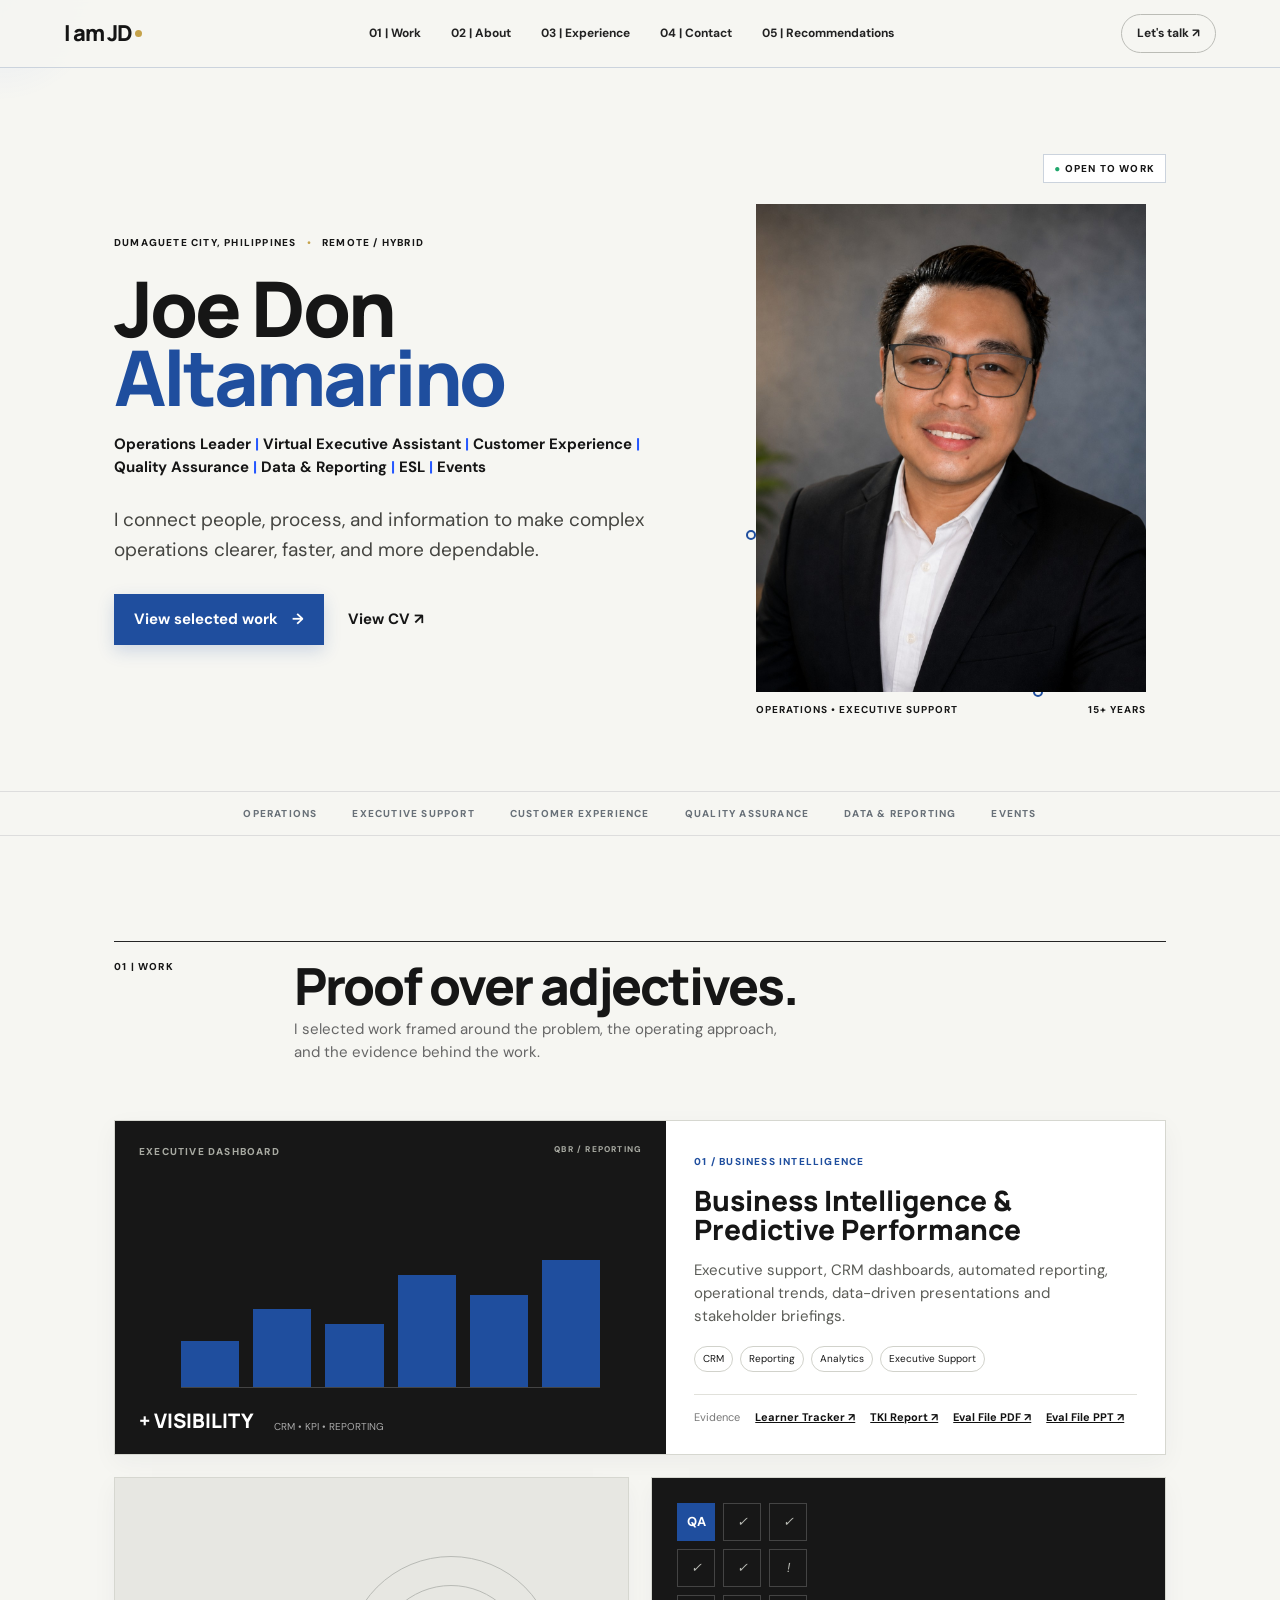
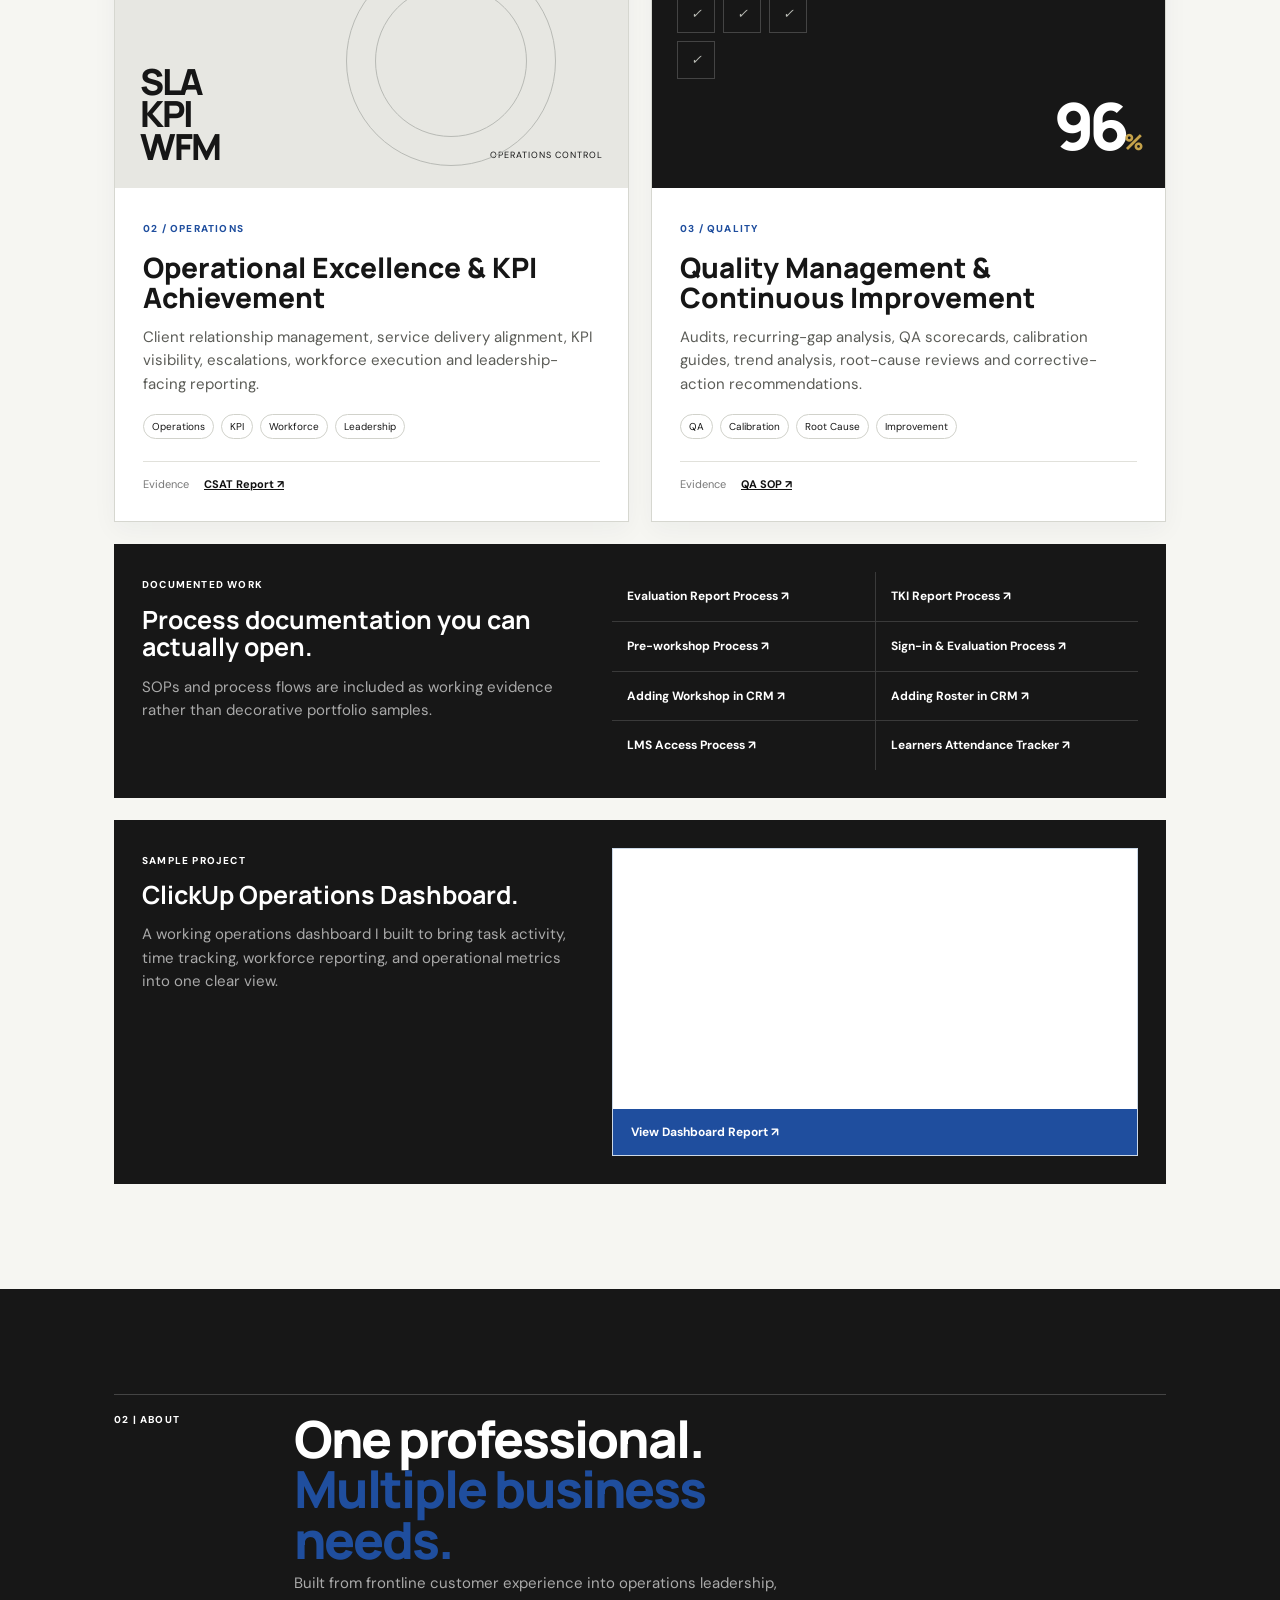
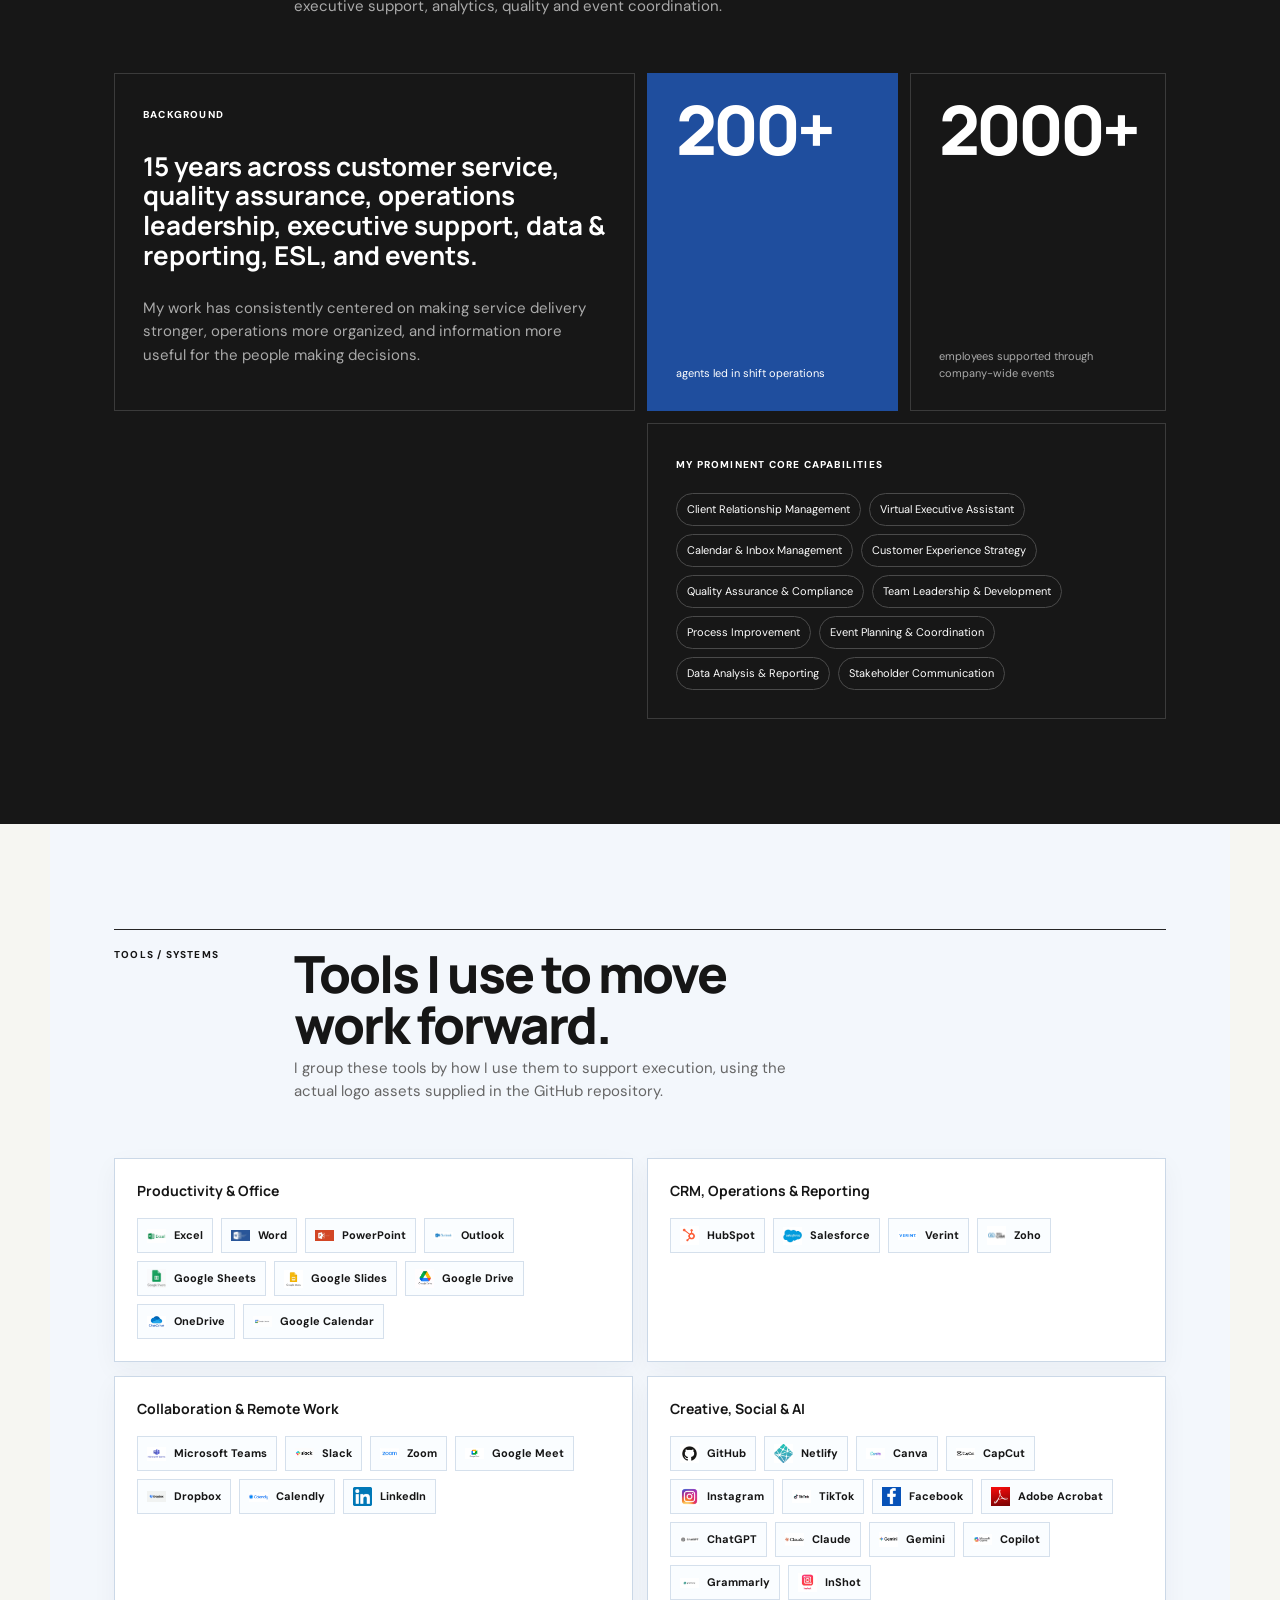
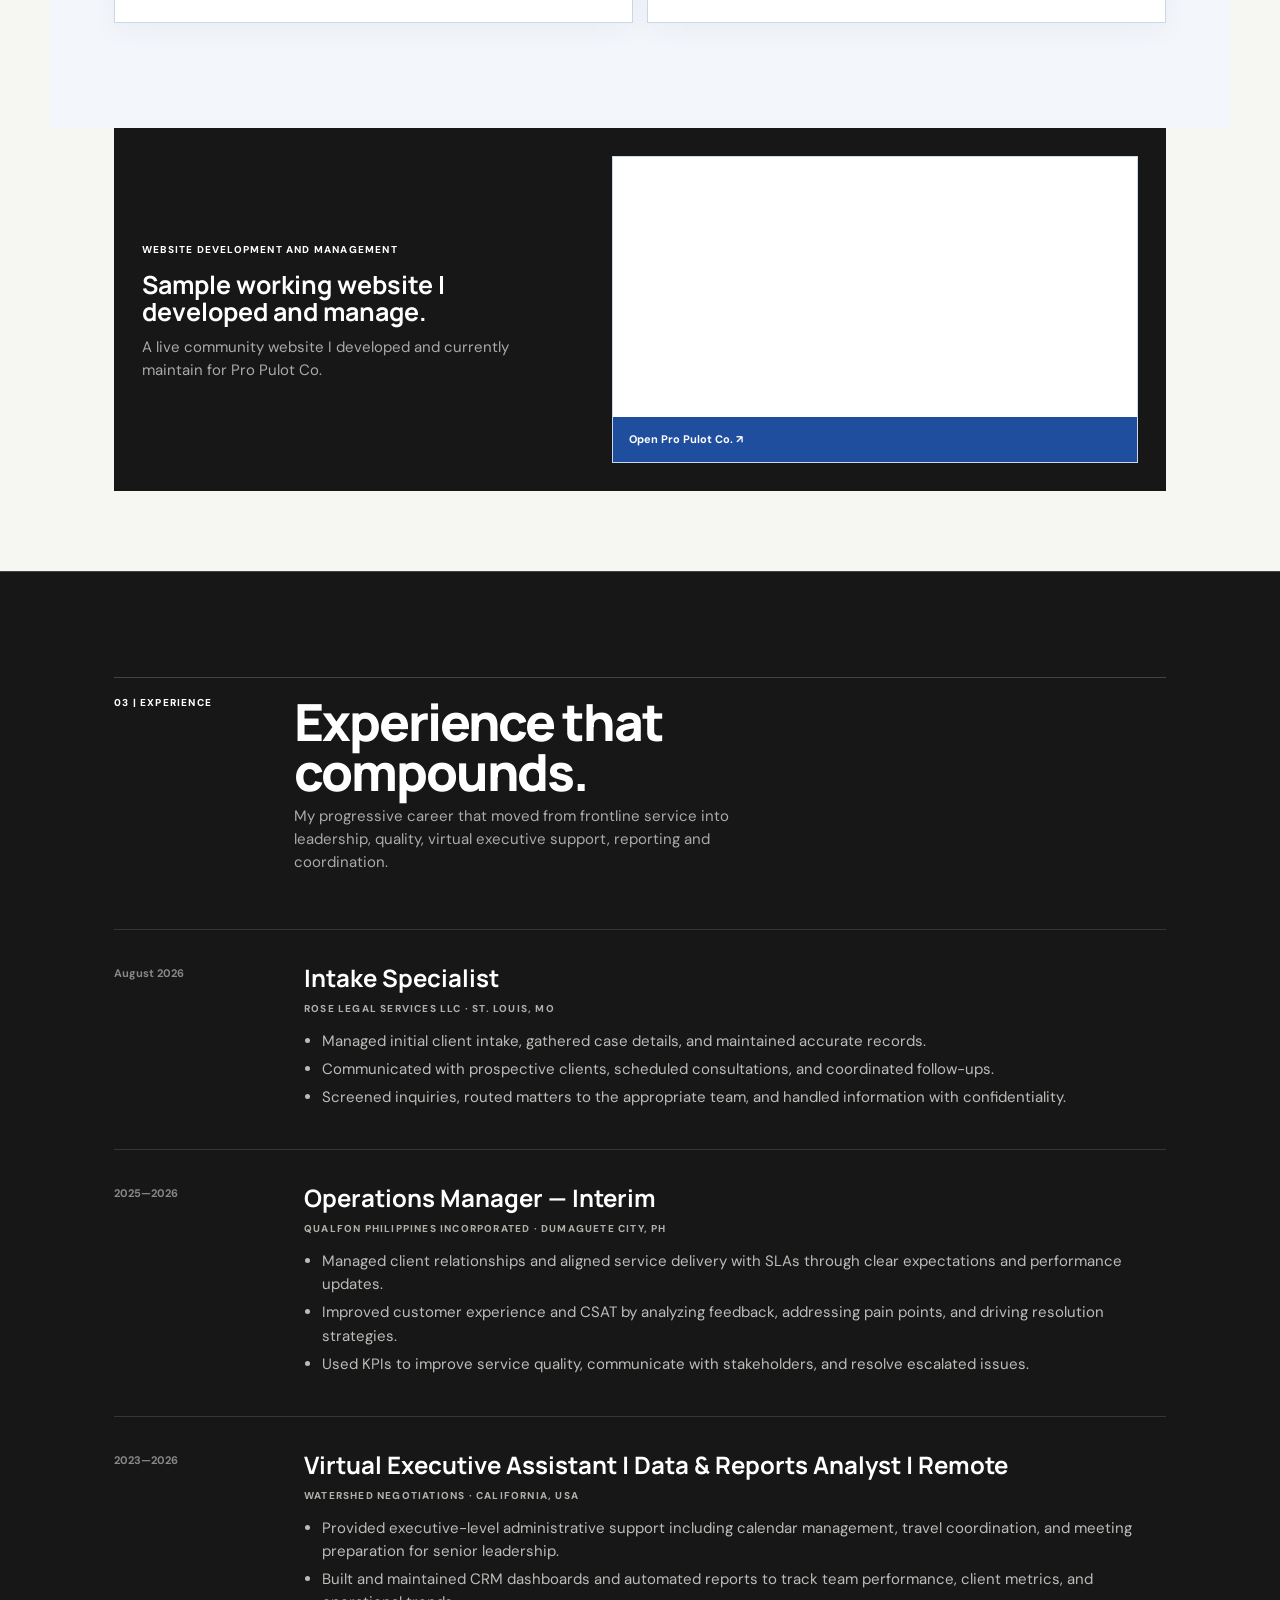
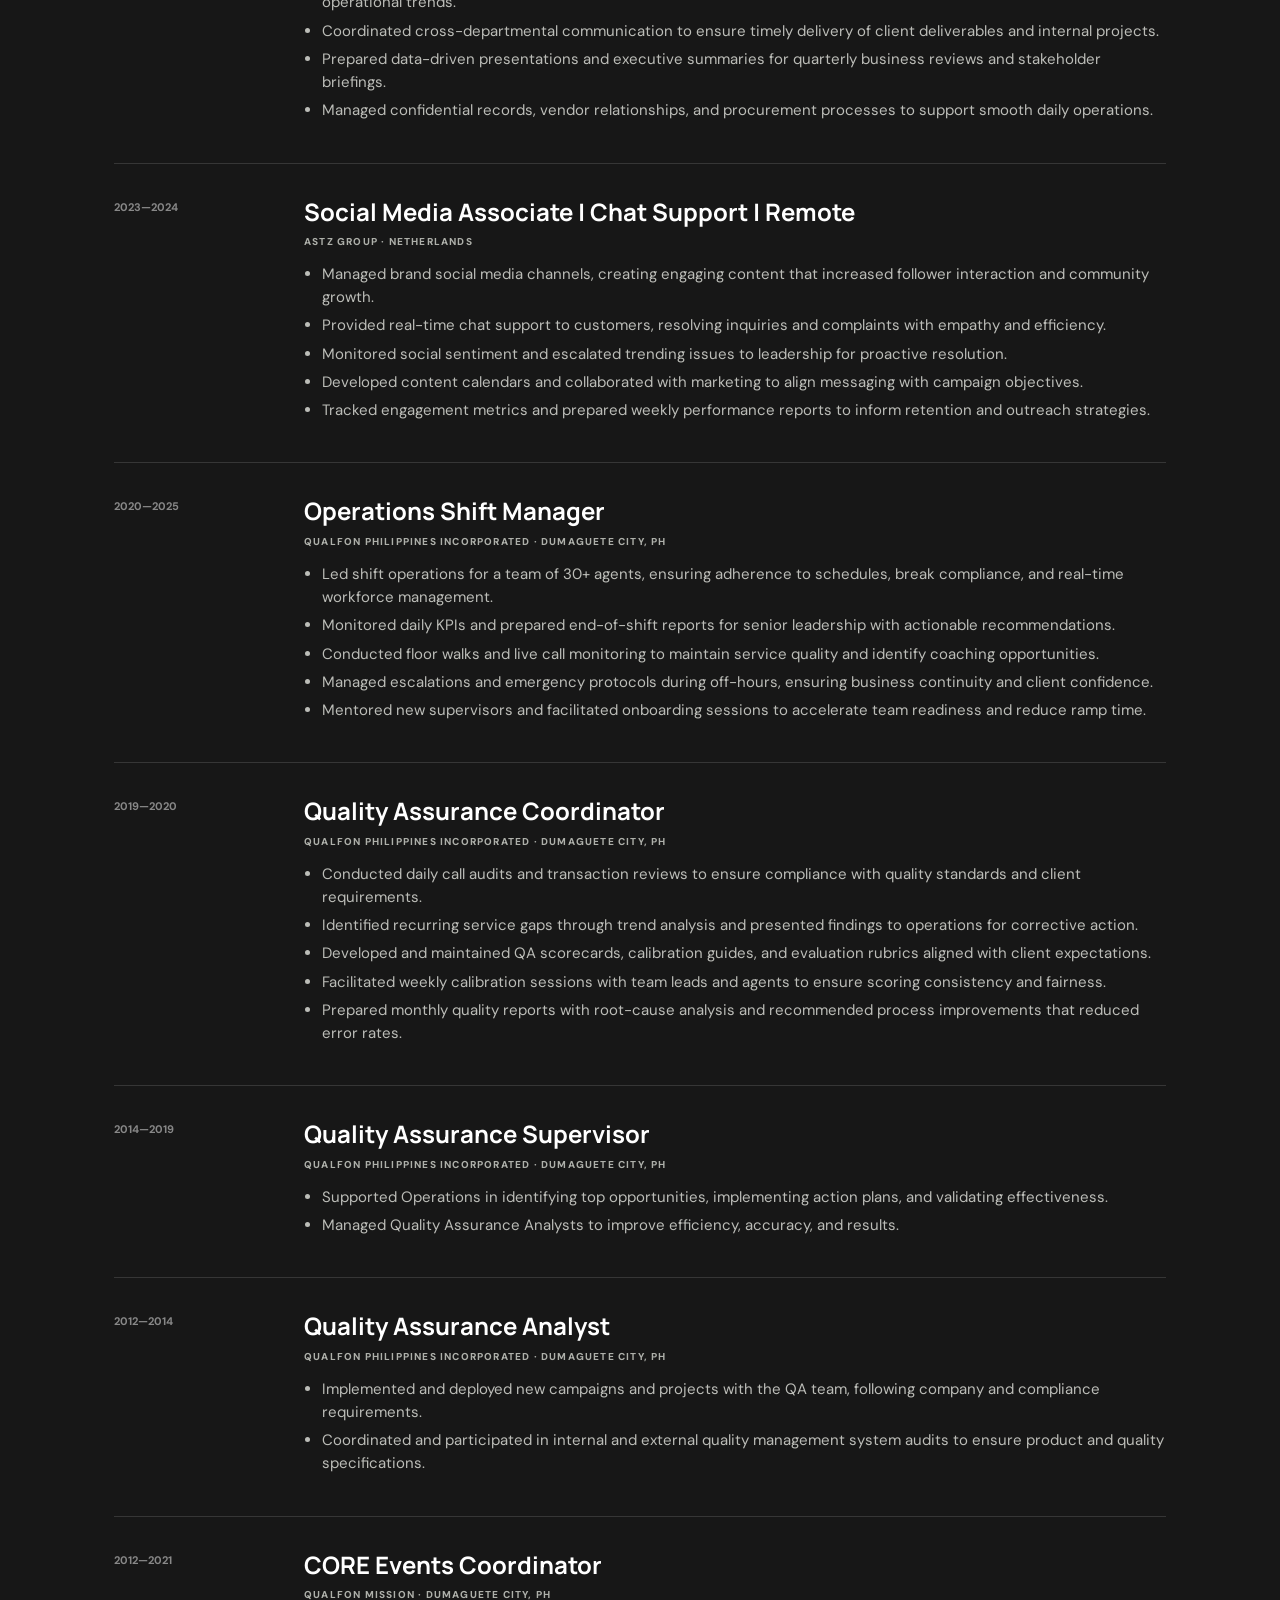
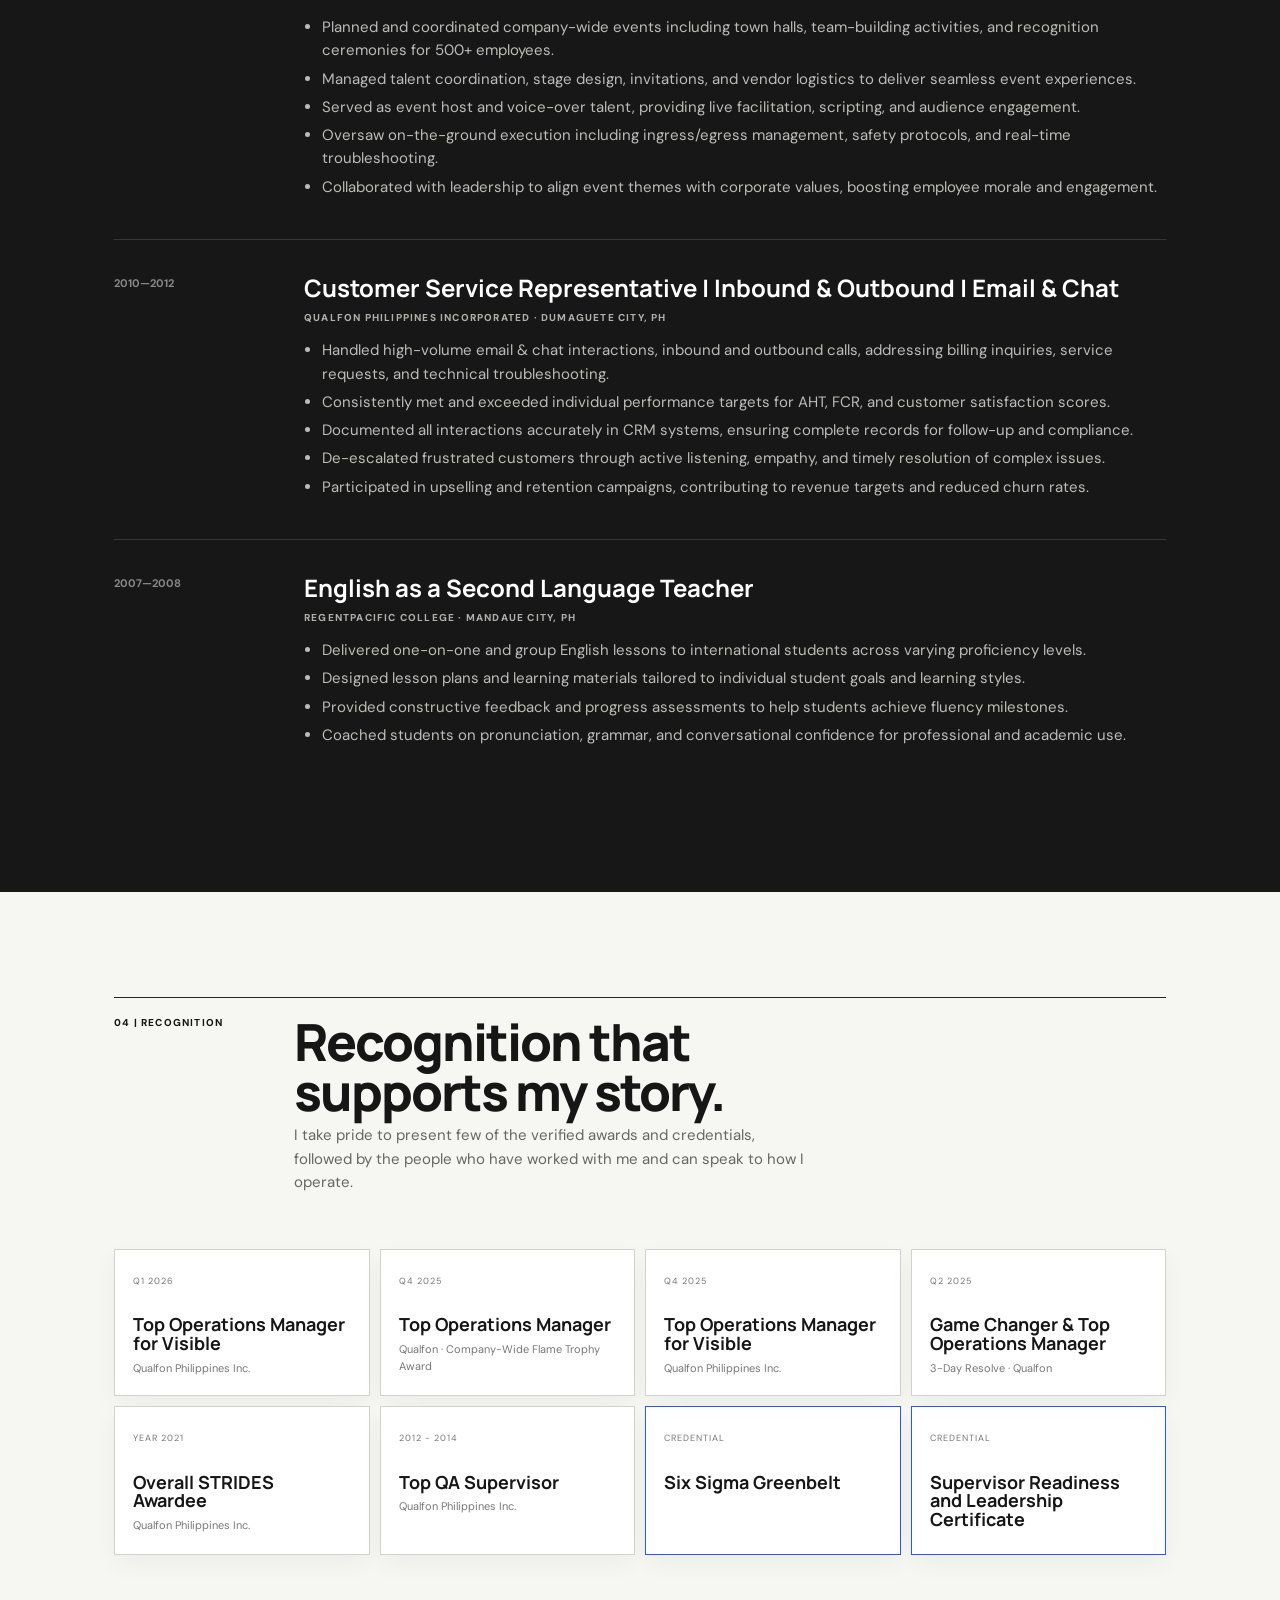
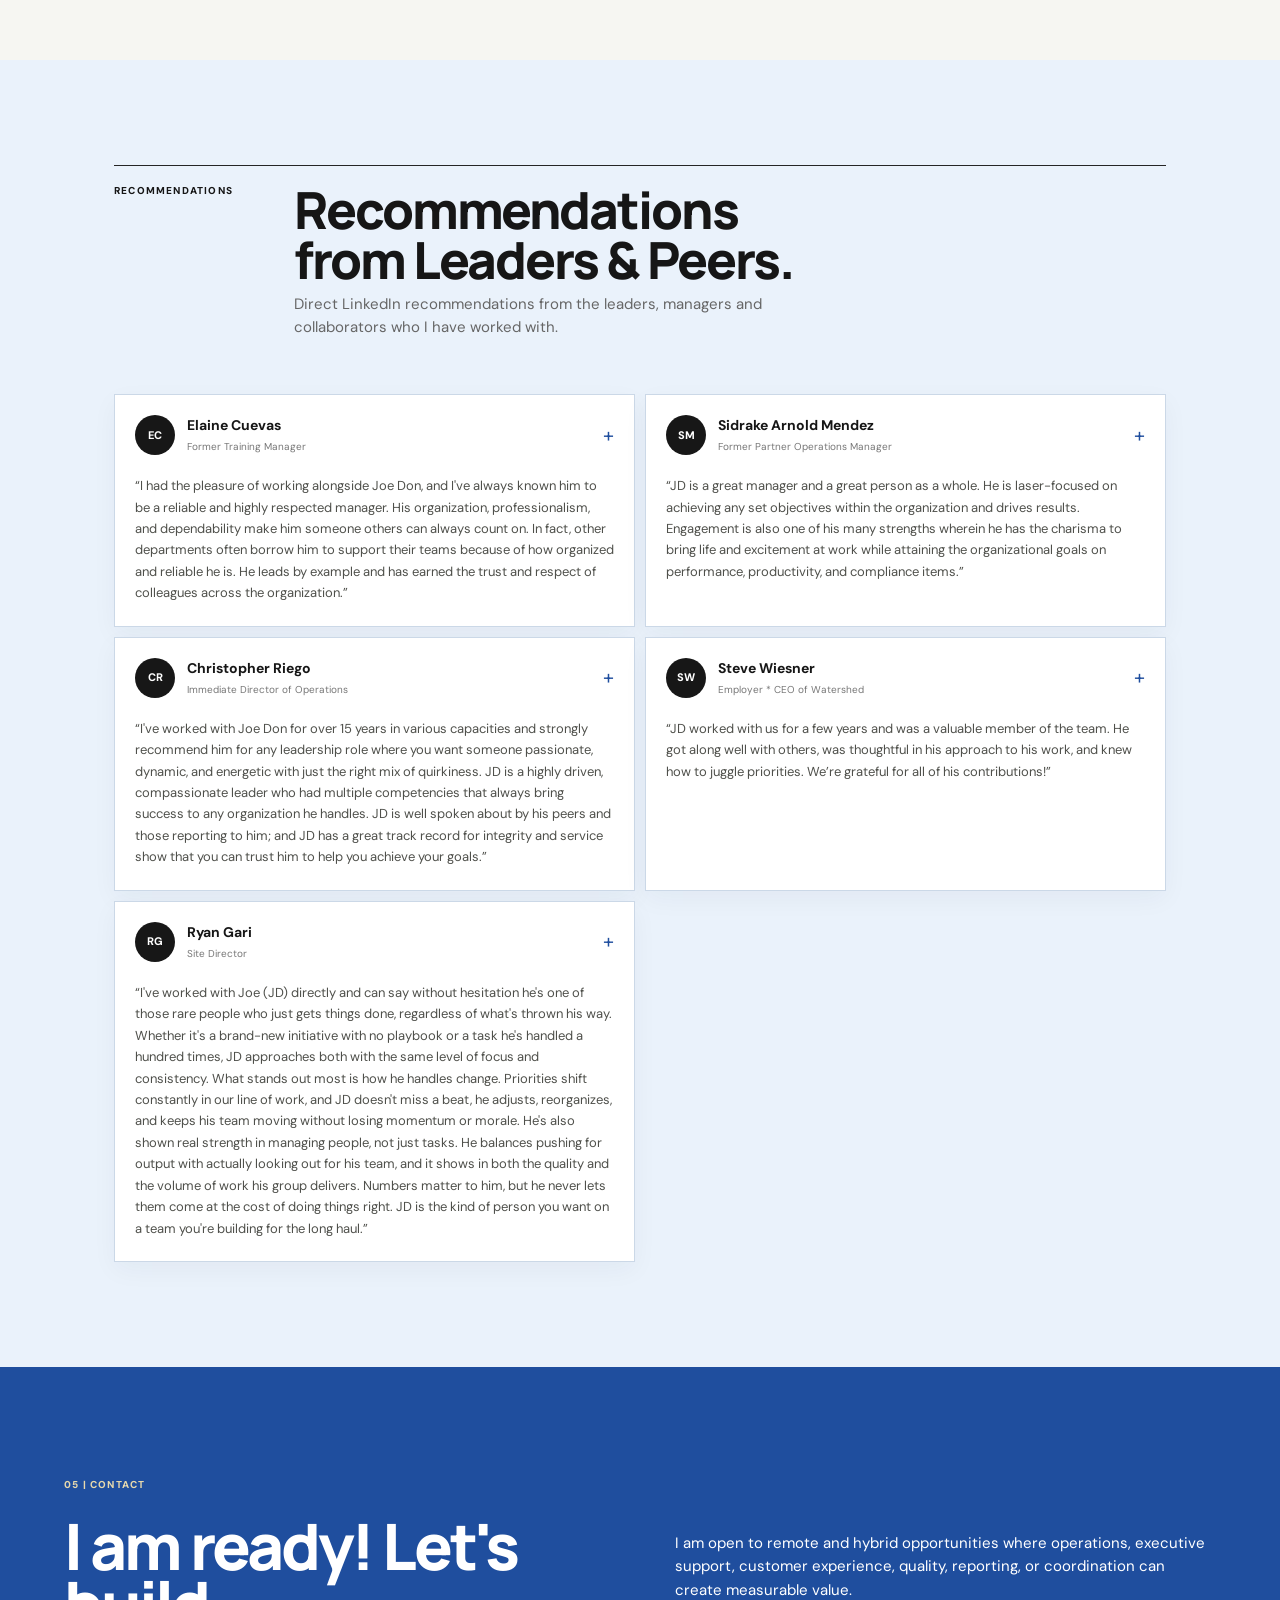
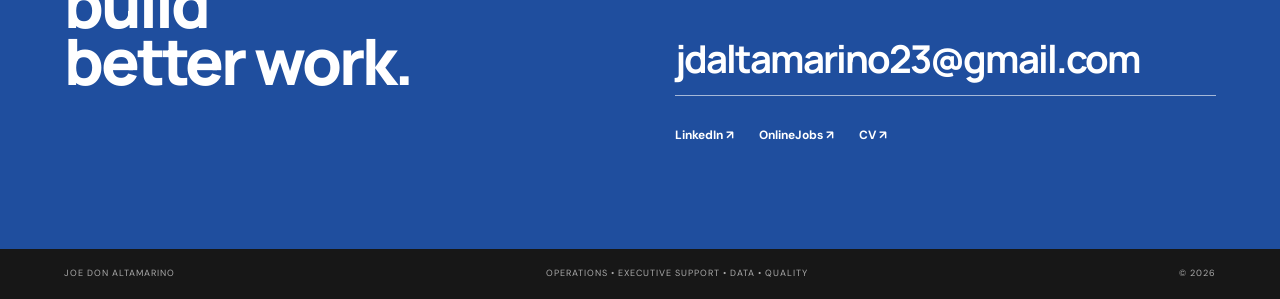
==== index.html @ 5a28d446 "Update index.html" ====
<!doctype html>
<html lang="en">
<head>
<meta charset="utf-8">
<meta name="viewport" content="width=device-width, initial-scale=1">
<meta name="description" content="Joe Don Altamarino — Operations Leader, Virtual Executive Assistant, Customer Experience, Quality Assurance, Data & Reporting, ESL and Events.">
<title>Joe Don Altamarino — Executive Portfolio</title>
<link rel="preconnect" href="https://fonts.googleapis.com">
<link rel="preconnect" href="https://fonts.gstatic.com" crossorigin>
<link href="https://fonts.googleapis.com/css2?family=DM+Sans:wght@400;500;600;700&family=Manrope:wght@600;700;800&display=swap" rel="stylesheet">
<link rel="stylesheet" href="style.css">
</head>
<body>
<div class="cursor-glow" aria-hidden="true"></div>
<div class="progress" id="progress"></div>

<header class="nav">
  <a href="#top" class="brand" aria-label="Joe Don Altamarino home"><span>I am JD</span><i></i></a>
  <nav>
    <a href="#work">01 | Work</a>
    <a href="#about">02 | About</a>
    <a href="#experience">03 | Experience</a>
    <a href="#contact">04 | Contact</a>
    <a href="#recommendations">05 | Recommendations</a>
  </nav>
  <a class="nav-cta" href="#contact">Let's talk <span>↗</span></a>
</header>

<main id="top">
<section class="hero">
  <div class="hero-copy">
    <p class="eyebrow">DUMAGUETE CITY, PHILIPPINES <b>•</b> REMOTE / HYBRID</p>
    <h1>Joe Don<br><span>Altamarino</span></h1>
    <p class="position">Operations Leader <i>|</i> Virtual Executive Assistant <i>|</i> Customer Experience <i>|</i> Quality Assurance <i>|</i> Data & Reporting <i>|</i> ESL <i>|</i> Events</p>
    <p class="lede">I connect people, process, and information to make complex operations clearer, faster, and more dependable.</p>
    <div class="actions">
      <a class="btn primary" href="#work">View selected work <span>→</span></a>
      <a class="btn text" href="Joe_Don_Altamarino_Updated_CV.pdf" target="_blank" rel="noopener">View CV ↗</a>
    </div>
  </div>
  <div class="hero-visual">
    <div class="status">● OPEN TO WORK</div>
    <div class="portrait"><img src="joe-don-headshot.png" alt="Joe Don Altamarino"></div>
    <div class="visual-caption"><span>OPERATIONS • EXECUTIVE SUPPORT</span><span>15+ YEARS</span></div>
    <div class="moving-system" aria-hidden="true">
      <span class="node n1"></span><span class="node n2"></span><span class="node n3"></span><span class="node n4"></span>
      <span class="line l1"></span><span class="line l2"></span><span class="line l3"></span>
    </div>
  </div>
</section>

<div class="trust-strip"><span>OPERATIONS</span><span>EXECUTIVE SUPPORT</span><span>CUSTOMER EXPERIENCE</span><span>QUALITY ASSURANCE</span><span>DATA & REPORTING</span><span>EVENTS</span></div>

<section id="work" class="section">
  <div class="section-intro">
    <div class="label">01 | WORK</div>
    <div>
      <h2>Proof over adjectives.</h2>
      <p>I selected work framed around the problem, the operating approach, and the evidence behind the work.</p>
    </div>
  </div>

  <div class="projects">
    <article class="project project-large reveal">
      <div class="project-visual visual-dashboard">
        <div class="visual-top"><span>EXECUTIVE DASHBOARD</span><small>QBR / REPORTING</small></div>
        <div class="chart"><i style="height:32%"></i><i style="height:54%"></i><i style="height:44%"></i><i style="height:78%"></i><i style="height:64%"></i><i style="height:88%"></i></div>
        <div class="metric"><strong>+ VISIBILITY</strong><span>CRM • KPI • REPORTING</span></div>
      </div>
      <div class="project-copy">
        <span class="project-no">01 / BUSINESS INTELLIGENCE</span>
        <h3>Business Intelligence & Predictive Performance</h3>
        <p>Executive support, CRM dashboards, automated reporting, operational trends, data-driven presentations and stakeholder briefings.</p>
        <div class="chips"><span>CRM</span><span>Reporting</span><span>Analytics</span><span>Executive Support</span></div>
        <div class="evidence">
          <span>Evidence</span>
          <a href="docs/Learners Attendance Record.xlsx">Learner Tracker ↗</a>
          <a href="docs/006 TKI - CLIENT Best Negotiating Practices - DATE.xlsx">TKI Report ↗</a>
          <a href="docs/ER - 02-10-26 - MPC - AOP2 (Marcelo)(5335).pdf">Eval File PDF ↗</a>
          <a href="docs/ER - 02-10-26 - MPC - AOP2 (Marcelo)(5335).pptx">Eval File PPT ↗</a>
        </div>
      </div>
    </article>

    <article class="project reveal">
      <div class="project-visual visual-ops">
        <div class="rings"></div><strong>SLA<br>KPI<br>WFM</strong><small>OPERATIONS CONTROL</small>
      </div>
      <div class="project-copy">
        <span class="project-no">02 / OPERATIONS</span>
        <h3>Operational Excellence & KPI Achievement</h3>
        <p>Client relationship management, service delivery alignment, KPI visibility, escalations, workforce execution and leadership-facing reporting.</p>
        <div class="chips"><span>Operations</span><span>KPI</span><span>Workforce</span><span>Leadership</span></div>
        <div class="evidence">
        <span>Evidence</span>
          <a href="docs/Customer Service Tracker.xlsx">CSAT Report ↗</a>
        </div>
        </div>
    </article>

    <article class="project reveal">
      <div class="project-visual visual-quality">
        <div class="qa-grid"><b>QA</b><i>✓</i><i>✓</i><i>✓</i><i>✓</i><i>!</i><i>✓</i><i>✓</i><i>✓</i><i>✓</i></div>
        <strong>96<span>%</span></strong>
      </div>
      <div class="project-copy">
        <span class="project-no">03 / QUALITY</span>
        <h3>Quality Management & Continuous Improvement</h3>
        <p>Audits, recurring-gap analysis, QA scorecards, calibration guides, trend analysis, root-cause reviews and corrective-action recommendations.</p>
        <div class="chips"><span>QA</span><span>Calibration</span><span>Root Cause</span><span>Improvement</span></div>
        <div class="evidence">
        <span>Evidence</span>
          <a href="docs/QA Calibration SOP.pdf">QA SOP ↗</a>
        </div>
      </div>
    </article>
  </div>

 <div class="evidence-panel">
  <div>
    <span class="label">DOCUMENTED WORK</span>
    <h3>Process documentation you can actually open.</h3>
    <p>SOPs and process flows are included as working evidence rather than decorative portfolio samples.</p>
  </div>

  <div class="link-grid">
    <a href="docs/Process Flow to Create Eval Report.pdf">Evaluation Report Process ↗</a>
    <a href="docs/Process Flow to Create TKI Report.pdf">TKI Report Process ↗</a>
    <a href="docs/Process to Create Pre-workshop Survey & Report.pdf">Pre-workshop Process ↗</a>
    <a href="docs/Process Flow in Creating Sign In & Eval Forms.pdf">Sign-in & Evaluation Process ↗</a>
    <a href="docs/Adding Workshop in CRM.pdf">Adding Workshop in CRM ↗</a>
    <a href="docs/Adding Roster List in CRM.pdf">Adding Roster in CRM ↗</a>
    <a href="docs/How to Add LMS Access Launching Date.pdf">LMS Access Process ↗</a>
    <a href="docs/Learners Attendance Record.xlsx">Learners Attendance Tracker ↗</a>
  </div>
</div>

  <div class="evidence-panel">
  <div>
    <span class="label">SAMPLE PROJECT</span>
    <h3>ClickUp Operations Dashboard.</h3>
    <p>
      A working operations dashboard I built to bring task activity, time tracking,
      workforce reporting, and operational metrics into one clear view.
    </p>
  </div>

  <div class="website-preview dashboard-preview">
    <iframe
      src="docs/Operations Dashboard.pdf#page=1&view=FitH"
      title="ClickUp Operations Dashboard Preview">
    </iframe>

    <a href="docs/Operations Dashboard.pdf" target="_blank" rel="noopener">
      View Dashboard Report ↗
    </a>
  </div>
</div>
</section>
  
<section id="about" class="section about-section">
  <div class="section-intro">
    <div class="label">02 | ABOUT</div>
    <div><h2>One professional.<br><em>Multiple business needs.</em></h2><p>Built from frontline customer experience into operations leadership, executive support, analytics, quality and event coordination.</p></div>
  </div>

  <div class="about-grid">
    <div class="about-story">
      <span class="label">BACKGROUND</span>
      <h3>15 years across customer service, quality assurance, operations leadership, executive support, data & reporting, ESL, and events.</h3>
      <p>My work has consistently centered on making service delivery stronger, operations more organized, and information more useful for the people making decisions.</p>
    </div>
    <div class="stat-card accent"><strong>200+</strong><span>agents led in shift operations</span></div>
    <div class="stat-card"><strong>2000+</strong><span>employees supported through company-wide events</span></div>
    <div class="capabilities">
      <span class="label">MY PROMINENT CORE CAPABILITIES</span>
      <div class="cap-list">
        <span>Client Relationship Management</span><span>Virtual Executive Assistant</span><span>Calendar & Inbox Management</span><span>Customer Experience Strategy</span><span>Quality Assurance & Compliance</span><span>Team Leadership & Development</span><span>Process Improvement</span><span>Event Planning & Coordination</span><span>Data Analysis & Reporting</span><span>Stakeholder Communication</span>
      </div>
    </div>
  </div>
</section>

<section class="section toolkit">
  <div class="section-intro">
    <div class="label">TOOLS / SYSTEMS</div>
    <div><h2>Tools I use to move work forward.</h2><p>I group these tools by how I use them to support execution, using the actual logo assets supplied in the GitHub repository.</p></div>
  </div>

  <div class="tool-groups">

    <div class="tool-group">
      <h3>Productivity & Office</h3>
      <div class="tool-list">
        <span><img src="icons/excel.jpg">Excel</span>
        <span><img src="icons/word.jpg">Word</span>
        <span><img src="icons/ppt.jpg">PowerPoint</span>
        <span><img src="icons/outlook.jpg">Outlook</span>
        <span><img src="icons/sheet.jpg">Google Sheets</span>
        <span><img src="icons/slides.jpg">Google Slides</span>
        <span><img src="icons/google drive.jpg">Google Drive</span>
        <span><img src="icons/onedrive.jpg">OneDrive</span>
        <span><img src="icons/google calendar.jpg">Google Calendar</span>
      </div>
    </div>

    <div class="tool-group">
      <h3>CRM, Operations & Reporting</h3>
      <div class="tool-list">
        <span><img src="icons/hubspot.jpg">HubSpot</span>
        <span><img src="icons/salesforce.jpg">Salesforce</span>
        <span><img src="icons/verint.jpg">Verint</span>
        <span><img src="icons/zoho.jpg">Zoho</span>
      </div>
    </div>

    <div class="tool-group">
      <h3>Collaboration & Remote Work</h3>
      <div class="tool-list">
        <span><img src="icons/teams.jpg">Microsoft Teams</span>
        <span><img src="icons/slack.jpg">Slack</span>
        <span><img src="icons/zoom.jpg">Zoom</span>
        <span><img src="icons/google meet.jpg">Google Meet</span>
        <span><img src="icons/dropbox.jpg">Dropbox</span>
        <span><img src="icons/calendly.jpg">Calendly</span>
        <span><img src="icons/linkedin.jpg">LinkedIn</span>
      </div>
    </div>

    <div class="tool-group">
      <h3>Creative, Social & AI</h3>
      <div class="tool-list">
        <span><img src="icons/github.jpg">GitHub</span>
        <span><img src="icons/netlify.jpg">Netlify</span>
        <span><img src="icons/canva.jpg">Canva</span>
        <span><img src="icons/capcut.jpg">CapCut</span>
        <span><img src="icons/ig.jpg">Instagram</span>
        <span><img src="icons/tiktok.jpg">TikTok</span>
        <span><img src="icons/fb.jpg">Facebook</span>
        <span><img src="icons/adobe.jpg">Adobe Acrobat</span>
        <span><img src="icons/chatgpt.jpg">ChatGPT</span>
        <span><img src="icons/claude.jpg">Claude</span>
        <span><img src="icons/gemini.jpg">Gemini</span>
        <span><img src="icons/copilot.jpg">Copilot</span>
        <span><img src="icons/grammarly.jpg">Grammarly</span>
        <span><img src="icons/inshot.jpg">InShot</span>
      </div>
    </div>

  </div>
</section>

<section class="website-section">
  <div class="evidence-panel">
    <div>
      <span class="label">WEBSITE DEVELOPMENT AND MANAGEMENT</span>
      <h3>Sample working website I developed and manage.</h3>
      <p>A live community website I developed and currently maintain for Pro Pulot Co.</p>
    </div>

    <div class="website-preview">
      <iframe
        src="https://pro-pulot-co.github.io/"
        title="Pro Pulot Co. Website Preview"
        loading="lazy">
      </iframe>

      <a href="https://pro-pulot-co.github.io/#home" target="_blank" rel="noopener">
        Open Pro Pulot Co. ↗
      </a>
    </div>
  </div>
</section>

<section id="experience" class="section experience">
  <div class="section-intro">
    <div class="label">03 | EXPERIENCE</div>
    <div><h2>Experience that compounds.</h2><p>My progressive career that moved from frontline service into leadership, quality, virtual executive support, reporting and coordination.</p></div>
  </div>
  <div class="experience-list">
    <article><time>August 2026</time><div><h3>Intake Specialist</h3><p class="company">Rose Legal Services LLC · St. Louis, MO</p><ul><li>Managed initial client intake, gathered case details, and maintained accurate records.</li><li>Communicated with prospective clients, scheduled consultations, and coordinated follow-ups.</li><li>Screened inquiries, routed matters to the appropriate team, and handled information with confidentiality.</li></ul></div></article>
    <article><time>2025—2026</time><div><h3>Operations Manager — Interim</h3><p class="company">Qualfon Philippines Incorporated · Dumaguete City, PH</p><ul><li>Managed client relationships and aligned service delivery with SLAs through clear expectations and performance updates.</li><li>Improved customer experience and CSAT by analyzing feedback, addressing pain points, and driving resolution strategies.</li><li>Used KPIs to improve service quality, communicate with stakeholders, and resolve escalated issues.</li></ul></div></article>
    <article><time>2023—2026</time><div><h3>Virtual Executive Assistant | Data & Reports Analyst | Remote</h3><p class="company">Watershed Negotiations · California, USA</p><ul><li>Provided executive-level administrative support including calendar management, travel coordination, and meeting preparation for senior leadership.</li><li>Built and maintained CRM dashboards and automated reports to track team performance, client metrics, and operational trends.</li><li>Coordinated cross-departmental communication to ensure timely delivery of client deliverables and internal projects.</li><li>Prepared data-driven presentations and executive summaries for quarterly business reviews and stakeholder briefings.</li><li>Managed confidential records, vendor relationships, and procurement processes to support smooth daily operations.</li></ul></div></article>
    <article><time>2023—2024</time><div><h3>Social Media Associate | Chat Support | Remote</h3><p class="company">ASTZ Group · Netherlands</p><ul><li>Managed brand social media channels, creating engaging content that increased follower interaction and community growth.</li><li>Provided real-time chat support to customers, resolving inquiries and complaints with empathy and efficiency.</li><li>Monitored social sentiment and escalated trending issues to leadership for proactive resolution.</li><li>Developed content calendars and collaborated with marketing to align messaging with campaign objectives.</li><li>Tracked engagement metrics and prepared weekly performance reports to inform retention and outreach strategies.</li></ul></div></article>
    <article><time>2020—2025</time><div><h3>Operations Shift Manager</h3><p class="company">Qualfon Philippines Incorporated · Dumaguete City, PH</p><ul><li>Led shift operations for a team of 30+ agents, ensuring adherence to schedules, break compliance, and real-time workforce management.</li><li>Monitored daily KPIs and prepared end-of-shift reports for senior leadership with actionable recommendations.</li><li>Conducted floor walks and live call monitoring to maintain service quality and identify coaching opportunities.</li><li>Managed escalations and emergency protocols during off-hours, ensuring business continuity and client confidence.</li><li>Mentored new supervisors and facilitated onboarding sessions to accelerate team readiness and reduce ramp time.</li></ul></div></article>
    <article><time>2019—2020</time><div><h3>Quality Assurance Coordinator</h3><p class="company">Qualfon Philippines Incorporated · Dumaguete City, PH</p><ul><li>Conducted daily call audits and transaction reviews to ensure compliance with quality standards and client requirements.</li><li>Identified recurring service gaps through trend analysis and presented findings to operations for corrective action.</li><li>Developed and maintained QA scorecards, calibration guides, and evaluation rubrics aligned with client expectations.</li><li>Facilitated weekly calibration sessions with team leads and agents to ensure scoring consistency and fairness.</li><li>Prepared monthly quality reports with root-cause analysis and recommended process improvements that reduced error rates.</li></ul></div></article>
    <article><time>2014—2019</time><div><h3>Quality Assurance Supervisor</h3><p class="company">Qualfon Philippines Incorporated · Dumaguete City, PH</p><ul><li>Supported Operations in identifying top opportunities, implementing action plans, and validating effectiveness.</li><li>Managed Quality Assurance Analysts to improve efficiency, accuracy, and results.</li></ul></div></article>
    <article><time>2012—2014</time><div><h3>Quality Assurance Analyst</h3><p class="company">Qualfon Philippines Incorporated · Dumaguete City, PH</p><ul><li>Implemented and deployed new campaigns and projects with the QA team, following company and compliance requirements.</li><li>Coordinated and participated in internal and external quality management system audits to ensure product and quality specifications.</li></ul></div></article>
    <article><time>2012—2021</time><div><h3>CORE Events Coordinator</h3><p class="company">Qualfon Mission · Dumaguete City, PH</p><ul><li>Planned and coordinated company-wide events including town halls, team-building activities, and recognition ceremonies for 500+ employees.</li><li>Managed talent coordination, stage design, invitations, and vendor logistics to deliver seamless event experiences.</li><li>Served as event host and voice-over talent, providing live facilitation, scripting, and audience engagement.</li><li>Oversaw on-the-ground execution including ingress/egress management, safety protocols, and real-time troubleshooting.</li><li>Collaborated with leadership to align event themes with corporate values, boosting employee morale and engagement.</li></ul></div></article>
    <article><time>2010—2012</time><div><h3>Customer Service Representative | Inbound & Outbound | Email & Chat</h3><p class="company">Qualfon Philippines Incorporated · Dumaguete City, PH</p><ul><li>Handled high-volume email & chat interactions, inbound and outbound calls, addressing billing inquiries, service requests, and technical troubleshooting.</li><li>Consistently met and exceeded individual performance targets for AHT, FCR, and customer satisfaction scores.</li><li>Documented all interactions accurately in CRM systems, ensuring complete records for follow-up and compliance.</li><li>De-escalated frustrated customers through active listening, empathy, and timely resolution of complex issues.</li><li>Participated in upselling and retention campaigns, contributing to revenue targets and reduced churn rates.</li></ul></div></article>
    <article><time>2007—2008</time><div><h3>English as a Second Language Teacher</h3><p class="company">RegentPacific College · Mandaue City, PH</p><ul><li>Delivered one-on-one and group English lessons to international students across varying proficiency levels.</li><li>Designed lesson plans and learning materials tailored to individual student goals and learning styles.</li><li>Provided constructive feedback and progress assessments to help students achieve fluency milestones.</li><li>Coached students on pronunciation, grammar, and conversational confidence for professional and academic use.</li></ul></div></article>
  </div>
</section>

<section class="section recognition">
  <div class="section-intro">
    <div class="label">04 | RECOGNITION</div>
    <div><h2>Recognition that supports my story.</h2><p>I take pride to present few of the verified awards and credentials, followed by the people who have worked with me and can speak to how I operate.</p></div>
  </div>
  <div class="recognition-grid">
    <article><small>Q1 2026</small><h3>Top Operations Manager for Visible</h3><p>Qualfon Philippines Inc.</p></article>
    <article><small>Q4 2025</small><h3>Top Operations Manager</h3><p>Qualfon · Company-Wide Flame Trophy Award</p></article>
    <article><small>Q4 2025</small><h3>Top Operations Manager for Visible</h3><p>Qualfon Philippines Inc.</p></article>
    <article><small>Q2 2025</small><h3>Game Changer & Top Operations Manager</h3><p>3-Day Resolve · Qualfon</p></article>
    <article><small>Year 2021</small><h3>Overall STRIDES Awardee</h3><p>Qualfon Philippines Inc.</p></article>
    <article><small>2012 - 2014</small><h3>Top QA Supervisor</h3><p>Qualfon Philippines Inc.</p></article>
    <article class="credential"><small>CREDENTIAL</small><h3>Six Sigma Greenbelt</h3></article>
    <article class="credential"><small>CREDENTIAL</small><h3>Supervisor Readiness and Leadership Certificate</h3></article>
  </div>
</section>

<section id="recommendations" class="section recommendations">
  <div class="section-intro">
    <div class="label">RECOMMENDATIONS</div>
    <div><h2>Recommendations from Leaders & Peers.</h2><p>Direct LinkedIn recommendations from the leaders, managers and collaborators who I have worked with.</p></div>
  </div>
  <div class="recommendation-grid">
    <details open><summary><span class="avatar">EC</span><span><b>Elaine Cuevas</b><small>Former Training Manager</small></span><i>+</i></summary><blockquote>“I had the pleasure of working alongside Joe Don, and I've always known him to be a reliable and highly respected manager. His organization, professionalism, and dependability make him someone others can always count on. In fact, other departments often borrow him to support their teams because of how organized and reliable he is. He leads by example and has earned the trust and respect of colleagues across the organization.”</blockquote></details>
    <details open><summary><span class="avatar">SM</span><span><b>Sidrake Arnold Mendez</b><small>Former Partner Operations Manager</small></span><i>+</i></summary><blockquote>“JD is a great manager and a great person as a whole. He is laser-focused on achieving any set objectives within the organization and drives results. Engagement is also one of his many strengths wherein he has the charisma to bring life and excitement at work while attaining the organizational goals on performance, productivity, and compliance items.”</blockquote></details>
    <details open><summary><span class="avatar">CR</span><span><b>Christopher Riego</b><small>Immediate Director of Operations</small></span><i>+</i></summary><blockquote>“I've worked with Joe Don for over 15 years in various capacities and strongly recommend him for any leadership role where you want someone passionate, dynamic, and energetic with just the right mix of quirkiness. JD is a highly driven, compassionate leader who had multiple competencies that always bring success to any organization he handles. JD is well spoken about by his peers and those reporting to him; and JD has a great track record for integrity and service show that you can trust him to help you achieve your goals.”</blockquote></details>
    <details open><summary><span class="avatar">SW</span><span><b>Steve Wiesner</b><small>Employer * CEO of Watershed</small></span><i>+</i></summary><blockquote>“JD worked with us for a few years and was a valuable member of the team. He got along well with others, was thoughtful in his approach to his work, and knew how to juggle priorities. We’re grateful for all of his contributions!”</blockquote></details>
    <details open><summary><span class="avatar">RG</span><span><b>Ryan Gari</b><small>Site Director</small></span><i>+</i></summary><blockquote>“I've worked with Joe (JD) directly and can say without hesitation he's one of those rare people who just gets things done, regardless of what's thrown his way. Whether it's a brand-new initiative with no playbook or a task he's handled a hundred times, JD approaches both with the same level of focus and consistency. What stands out most is how he handles change. Priorities shift constantly in our line of work, and JD doesn't miss a beat, he adjusts, reorganizes, and keeps his team moving without losing momentum or morale. He's also shown real strength in managing people, not just tasks. He balances pushing for output with actually looking out for his team, and it shows in both the quality and the volume of work his group delivers. Numbers matter to him, but he never lets them come at the cost of doing things right. JD is the kind of person you want on a team you're building for the long haul.”</blockquote></details>
  </div>
</section>

<section id="contact" class="contact">
  <div class="contact-inner">
    <div><span class="label">05 | CONTACT</span><h2>I am ready! Let's build<br><em>better work.</em></h2></div>
    <div class="contact-copy">
      <p>I am open to remote and hybrid opportunities where operations, executive support, customer experience, quality, reporting, or coordination can create measurable value.</p>
      <a class="email" href="mailto:jdaltamarino23@gmail.com">jdaltamarino23@gmail.com</a>
      <div class="contact-links"><a href="https://www.linkedin.com/in/joe-don-valencia-altamarino-a391aa279/" target="_blank" rel="noopener">LinkedIn ↗</a><div class="contact-links"><a href="https://v2.onlinejobs.ph/jobseekers/info/5149686" target="_blank" rel="noopener">OnlineJobs ↗</a><a href="Joe_Don_Altamarino_Updated_CV.pdf" target="_blank" rel="noopener">CV ↗</a></div>
    </div>
  </div>
</section>
</main>
<footer><span>JOE DON ALTAMARINO</span><span>OPERATIONS • EXECUTIVE SUPPORT • DATA • QUALITY</span><span>© 2026</span></footer>
<script src="script.js"></script>
</body>
</html>
---- style.css ----
*{box-sizing:border-box}html{scroll-behavior:smooth}body{margin:0;background:#f6f6f2;color:#161616;font-family:"DM Sans",Arial,sans-serif;font-size:15px;line-height:1.55}.progress{position:fixed;top:0;left:0;width:0;height:3px;background:#2457ff;z-index:1000}.nav{position:sticky;top:0;z-index:900;height:68px;background:rgba(246,246,242,.92);backdrop-filter:blur(14px);border-bottom:1px solid #deded8;display:flex;align-items:center;justify-content:space-between;padding:0 5vw}.brand{font-family:Manrope,sans-serif;font-weight:800;font-size:22px;letter-spacing:-1px;color:#151515;text-decoration:none;display:flex;align-items:center;gap:3px}.brand i{display:block;width:7px;height:7px;background:#2457ff;border-radius:50%}.nav nav{display:flex;gap:30px}.nav nav a,.nav-cta{font-size:12px;font-weight:700;text-decoration:none;color:#222}.nav nav a b{color:#2457ff;font-weight:800}.nav-cta{border:1px solid #bbbcb6;border-radius:999px;padding:9px 15px}.hero{max-width:1180px;margin:auto;padding:86px 5vw 74px;display:grid;grid-template-columns:1.08fr .92fr;gap:60px;align-items:center;min-height:680px}.eyebrow,.label,.project-no,.visual-top,.trust-strip,.status,.company{font-size:10px;line-height:1.3;letter-spacing:1.2px;text-transform:uppercase;font-weight:800}.eyebrow b{color:#2457ff;margin:0 7px}.hero h1{font:800 clamp(58px,7.2vw,108px)/.9 Manrope,sans-serif;letter-spacing:-5px;margin:24px 0 22px}.hero h1 span{color:#2457ff}.position{font-weight:700;max-width:780px}.position i{color:#2457ff;font-style:normal}.lede{font-size:19px;max-width:620px;margin:26px 0 30px;color:#454541}.actions{display:flex;gap:24px;align-items:center}.btn{display:inline-flex;align-items:center;gap:14px;text-decoration:none;font-weight:700}.btn.primary{background:#2457ff;color:white;padding:14px 20px}.btn.text{color:#161616}.hero-visual{position:relative;min-height:490px}.status{display:inline-block;border:1px solid #c9cac4;padding:7px 10px;background:#fff;position:absolute;top:0;right:0}.status:first-letter{color:#20a76c}.portrait{margin:50px 20px 0 auto;width:min(390px,90%);aspect-ratio:4/5;background:#e4e5df;overflow:hidden}.portrait img{width:100%;height:100%;object-fit:cover}.visual-caption{width:min(390px,90%);margin:0 20px 0 auto;display:flex;justify-content:space-between;padding-top:10px;font-size:10px;letter-spacing:1px;font-weight:700}.moving-system{position:absolute;inset:70px 0 0 0;z-index:-1;overflow:hidden}.node{position:absolute;width:10px;height:10px;border:2px solid #2457ff;border-radius:50%;animation:float 6s ease-in-out infinite}.n1{right:8%;top:24%}.n2{left:8%;top:62%;animation-delay:1s}.n3{right:27%;bottom:4%;animation-delay:2s}.n4{left:24%;top:17%;animation-delay:3s}.line{position:absolute;height:1px;background:#c9cbc4;transform-origin:left center}.l1{width:58%;right:2%;top:28%;transform:rotate(28deg)}.l2{width:45%;left:13%;top:61%;transform:rotate(-34deg)}.l3{width:38%;left:28%;top:24%;transform:rotate(65deg)}@keyframes float{50%{transform:translateY(-12px)}}.trust-strip{border-top:1px solid #ddd;border-bottom:1px solid #ddd;display:flex;justify-content:center;gap:35px;flex-wrap:wrap;padding:15px 5vw;color:#686861}.section{max-width:1180px;margin:auto;padding:105px 5vw}.section-intro{display:grid;grid-template-columns:150px 1fr 330px;gap:30px;border-top:1px solid #252525;padding-top:18px;margin-bottom:55px}.section-intro h2{font:800 clamp(38px,4.7vw,68px)/.98 Manrope,sans-serif;letter-spacing:-3px;margin:0}.section-intro h2 em{font-style:normal;color:#2457ff}.section-intro p{margin:8px 0 0;color:#666}.projects{display:grid;grid-template-columns:1fr 1fr;gap:22px}.project{background:#fff;border:1px solid #d6d7d0}.project-large{grid-column:1/-1;display:grid;grid-template-columns:1.05fr .95fr}.project-visual{min-height:310px;position:relative;overflow:hidden}.visual-dashboard{background:#171717;color:#fff;padding:24px}.visual-top{display:flex;justify-content:space-between;color:#a8aaa2}.chart{position:absolute;left:12%;right:12%;bottom:66px;height:145px;display:flex;align-items:end;gap:14px;border-bottom:1px solid #444}.chart i{display:block;flex:1;background:#2457ff;min-height:15px}.metric{position:absolute;left:24px;bottom:20px;display:flex;gap:20px;align-items:end}.metric strong{font:800 20px Manrope}.metric span{font-size:10px;color:#aaa}.visual-ops{background:#e7e7e2;display:flex;align-items:flex-end;padding:25px}.visual-ops strong{font:800 36px/.9 Manrope;letter-spacing:-2px}.visual-ops small{margin-left:auto;font-size:9px;letter-spacing:1px}.rings{position:absolute;width:210px;height:210px;border:1px solid #b8bab5;border-radius:50%;left:45%;top:25%}.rings:after{content:"";position:absolute;inset:28px;border:1px solid #b8bab5;border-radius:50%}.visual-quality{background:#171717;color:#fff;padding:25px}.qa-grid{display:grid;grid-template-columns:repeat(3,38px);gap:8px}.qa-grid>*{height:38px;border:1px solid #444;display:grid;place-items:center;color:#b9bbb5;font-size:13px}.qa-grid b{background:#2457ff;color:#fff;border-color:#2457ff}.visual-quality>strong{position:absolute;right:26px;bottom:18px;font:800 65px Manrope;letter-spacing:-5px}.visual-quality>strong span{font-size:22px;color:#2457ff}.project-copy{padding:28px}.project-no{color:#2457ff}.project h3{font:800 28px/1.05 Manrope;margin:14px 0}.project p{color:#5b5c57;margin:0 0 18px}.chips{display:flex;flex-wrap:wrap;gap:7px}.chips span{font-size:10px;border:1px solid #d1d2cb;border-radius:999px;padding:4px 8px}.evidence{display:flex;gap:15px;flex-wrap:wrap;border-top:1px solid #e1e1db;margin-top:22px;padding-top:14px;font-size:11px}.evidence span{color:#777}.evidence a{color:#111;font-weight:700}.evidence a:hover,.link-grid a:hover,.contact-links a:hover{color:#2457ff}.evidence-panel{margin-top:22px;background:#171717;color:#fff;padding:28px;display:grid;grid-template-columns:.9fr 1.1fr;gap:40px}.evidence-panel h3{font:700 25px/1.1 Manrope;margin:10px 0}.evidence-panel p{color:#aaa}.link-grid{display:grid;grid-template-columns:1fr 1fr;gap:1px;background:#3a3a3a}.link-grid a{background:#171717;color:#fff;text-decoration:none;padding:15px;font-size:12px;font-weight:700}.about-section{background:#171717;color:#fff;max-width:none;padding-left:calc((100vw - 1180px)/2 + 5vw);padding-right:calc((100vw - 1180px)/2 + 5vw)}.about-section .section-intro{border-color:#444}.about-section .section-intro p{color:#aaa}.about-grid{display:grid;grid-template-columns:1.35fr .65fr .65fr;gap:12px}.about-story,.capabilities,.stat-card{border:1px solid #3b3b3b;padding:28px;min-height:220px}.about-story h3{font:700 26px/1.15 Manrope;max-width:620px}.about-story p{color:#aaa}.stat-card{display:flex;flex-direction:column;justify-content:space-between}.stat-card strong{font:800 68px/.8 Manrope;letter-spacing:-4px}.stat-card span{font-size:11px;color:#aaa}.stat-card.accent{background:#2457ff;border-color:#2457ff}.stat-card.accent span{color:#fff}.capabilities{grid-column:2/4}.cap-list{display:flex;flex-wrap:wrap;gap:8px;margin-top:18px}.cap-list span{border:1px solid #4a4a4a;border-radius:999px;padding:7px 10px;font-size:11px}.toolkit{background:#f6f6f2}.tool-groups{display:grid;grid-template-columns:1fr 1fr;gap:14px}.tool-group{border:1px solid #d4d5cf;background:#fff;padding:22px}.tool-group h3{font:700 14px Manrope;margin:0 0 18px}.tool-list{display:flex;flex-wrap:wrap;gap:8px}.tool-list span{display:flex;align-items:center;gap:8px;border:1px solid #d7d8d1;padding:7px 9px;font-size:11px;font-weight:700;background:#fbfbf9}.tool-list img{width:19px;height:19px;object-fit:contain}.experience{background:#171717;color:#fff;max-width:none;padding-left:calc((100vw - 1180px)/2 + 5vw);padding-right:calc((100vw - 1180px)/2 + 5vw)}.experience .section-intro{border-color:#444}.experience .section-intro p{color:#aaa}.experience-list article{display:grid;grid-template-columns:150px 1fr;gap:40px;padding:35px 0;border-top:1px solid #363636}.experience-list time{color:#888;font-size:11px;font-weight:700}.experience-list h3{font:700 24px/1.1 Manrope;margin:0 0 4px}.company{color:#aeb0aa}.experience-list ul{padding-left:18px;color:#bcbdb8;margin-bottom:0}.experience-list li{margin:5px 0}.recognition-grid{display:grid;grid-template-columns:repeat(4,1fr);gap:10px}.recognition-grid article{border:1px solid #d1d2cc;background:#fff;padding:18px;min-height:140px}.recognition-grid small{font-size:9px;letter-spacing:1px;color:#777;text-transform:uppercase}.recognition-grid h3{font:700 18px/1.05 Manrope;margin:24px 0 7px}.recognition-grid p{font-size:11px;color:#777;margin:0}.recognition-grid .credential{border-color:#2457ff}.recommendations{background:#efefeb;max-width:none;padding-left:calc((100vw - 1180px)/2 + 5vw);padding-right:calc((100vw - 1180px)/2 + 5vw)}.recommendation-grid{display:grid;grid-template-columns:1fr 1fr;gap:10px}.recommendation-grid details{background:#fff;border:1px solid #d2d3cc;padding:0}.recommendation-grid summary{list-style:none;cursor:pointer;padding:20px;display:flex;align-items:center;gap:12px}.recommendation-grid summary::-webkit-details-marker{display:none}.recommendation-grid summary i{margin-left:auto;font-style:normal;font-size:20px;color:#2457ff}.avatar{width:40px;height:40px;border-radius:50%;display:grid;place-items:center;background:#171717;color:#fff;font-size:11px;font-weight:800}.recommendation-grid summary b{display:block;font-size:14px}.recommendation-grid summary small{display:block;color:#777;font-size:10px;margin-top:2px}.recommendation-grid blockquote{margin:0;padding:0 20px 22px;color:#4f504b;font-size:13px;line-height:1.65}.contact{background:#2457ff;color:#fff;padding:105px 5vw}.contact-inner{max-width:1180px;margin:auto;display:grid;grid-template-columns:1fr 1fr;gap:70px}.contact .label{color:#dbe3ff}.contact h2{font:800 clamp(50px,6vw,84px)/.9 Manrope;letter-spacing:-4px;margin:22px 0}.contact h2 em{font-style:normal}.contact-copy{padding-top:45px}.contact-copy p{max-width:540px}.email{display:block;color:#fff;font:700 clamp(25px,3vw,42px) Manrope;letter-spacing:-2px;text-decoration:none;border-bottom:1px solid rgba(255,255,255,.6);padding-bottom:10px;margin:30px 0}.contact-links{display:flex;gap:25px}.contact-links a{color:#fff;text-decoration:none;font-size:12px;font-weight:700}footer{background:#171717;color:#aaa;padding:18px 5vw;display:flex;justify-content:space-between;font-size:9px;letter-spacing:1px}.cursor-glow{position:fixed;width:220px;height:220px;border-radius:50%;pointer-events:none;background:radial-gradient(circle,rgba(36,87,255,.08),transparent 65%);transform:translate(-50%,-50%);z-index:-1}.reveal{opacity:0;transform:translateY(18px);transition:.7s ease}.reveal.show{opacity:1;transform:none}@media(max-width:900px){.nav nav{display:none}.hero,.project-large,.section-intro,.contact-inner{grid-template-columns:1fr}.hero{padding-top:60px}.hero h1{letter-spacing:-3px}.hero-visual{min-height:430px}.section-intro{gap:15px}.projects,.tool-groups,.recommendation-grid{grid-template-columns:1fr}.about-grid{grid-template-columns:1fr 1fr}.about-story{grid-column:1/-1}.capabilities{grid-column:1/-1}.recognition-grid{grid-template-columns:1fr 1fr}.experience-list article{grid-template-columns:1fr;gap:8px}.contact-copy{padding-top:0}.email{font-size:26px}.trust-strip{gap:15px}}@media(max-width:560px){.nav{padding:0 20px}.hero,.section,.contact{padding-left:20px;padding-right:20px}.hero{min-height:auto}.hero h1{font-size:54px}.position{font-size:12px}.lede{font-size:16px}.portrait{width:100%;margin-right:0}.visual-caption{width:100%;margin-right:0}.about-section,.experience,.recommendations{padding-left:20px;padding-right:20px}.about-grid{grid-template-columns:1fr}.stat-card,.capabilities{grid-column:auto}.recognition-grid{grid-template-columns:1fr}.link-grid{grid-template-columns:1fr}.evidence-panel{grid-template-columns:1fr}footer{flex-direction:column;gap:7px}.contact h2{font-size:54px}.email{font-size:23px;overflow-wrap:anywhere}}

/* =========================================================
   SAFE VISUAL UPDATE — ROYAL BLUE / GOLD / GREY / LIGHT BLUE
   Layout and existing functionality intentionally preserved.
   ========================================================= */

:root{
  --royal-blue:#1f4e9e;
  --royal-blue-dark:#173b78;
  --gold:#c5a24a;
  --grey:#687078;
  --light-blue:#eaf2fb;
  --light-blue-2:#f3f7fc;
  --dark-navy:#17243a;
}

body{
  font-family:"Gotham","Gotham SSm","Montserrat","DM Sans",Arial,sans-serif;
}

.brand,
.hero h1,
.section-intro h2,
.contact h2,
.project h3,
.visual-ops strong,
.visual-quality>strong,
.evidence-panel h3,
.about-story h3,
.stat-card strong,
.experience-list h3,
.recognition-grid h3,
.tool-group h3,
.email{
  font-family:"Gotham","Gotham SSm","Montserrat","Manrope",Arial,sans-serif;
}

.progress{background:var(--royal-blue)}
.nav nav a b,
.hero h1 span,
.project-no,
.evidence a:hover,
.link-grid a:hover,
.contact-links a:hover,
.section-intro h2 em{
  color:var(--royal-blue);
}
.hero h1 span{color:var(--royal-blue)}
.btn.primary{background:var(--royal-blue)}
.btn.primary:hover{background:var(--royal-blue-dark)}
.node{border-color:var(--royal-blue)}
.chart i{background:var(--royal-blue)}
.qa-grid b{background:var(--royal-blue);border-color:var(--royal-blue)}
.stat-card.accent{background:var(--royal-blue);border-color:var(--royal-blue)}
.contact{background:var(--royal-blue)}
.recommendation-grid summary i{color:var(--royal-blue)}

.brand i{background:var(--gold)}
.eyebrow b{color:var(--gold)}
.contact .label{color:#e7d9ad}
.visual-quality>strong span{color:var(--gold)}

.trust-strip{color:var(--grey)}
.toolkit{background:var(--light-blue-2)}
.tool-group{border-color:#cbd8e7}
.tool-list span{border-color:#d5e0ec;background:#fafdff}
.recommendations{background:var(--light-blue)}
.recommendation-grid details{border-color:#cbd8e7}
.nav{border-bottom-color:#cbd3dd}
.status{border-color:#cbd3dd}

.hero h1{
  font-size:clamp(48px,6vw,82px);
  letter-spacing:-3px;
}
.section-intro h2{
  font-size:clamp(34px,4vw,56px);
  letter-spacing:-2px;
}
.contact h2{
  font-size:clamp(44px,5vw,68px);
  letter-spacing:-3px;
}

.tool-list img{
  width:19px;
  height:19px;
  min-width:19px;
  min-height:19px;
  object-fit:contain;
  display:block;
}

.project,
.tool-group,
.recognition-grid article,
.recommendation-grid details{
  box-shadow:0 8px 24px rgba(23,36,58,.045);
}
.btn.primary{
  box-shadow:0 6px 16px rgba(31,78,158,.18);
}

/* =========================================
   WEBSITE DEVELOPMENT — DOCUMENTED WORK STYLE
   ========================================= */

.website-section {
  max-width: 1180px;
  margin: 0 auto;
  padding: 0 5vw 80px;
}

.website-section .evidence-panel {
  margin: 0;
  background: #171717;
  color: #fff;
  padding: 28px;
  display: grid;
  grid-template-columns: .9fr 1.1fr;
  gap: 40px;
  align-items: center;
}

.website-section .evidence-panel h3 {
  font: 700 25px/1.1 Manrope;
  margin: 10px 0;
}

.website-section .evidence-panel p {
  color: #aaa;
  margin: 0;
}

/* Website preview */
.website-preview {
  width: 100%;
  background: #fff;
  border: 1px solid #cbd8e7;
  overflow: hidden;
}

.website-preview iframe {
  display: block;
  width: 100%;
  height: 260px;
  border: 0;
}

.website-preview a {
  display: block;
  padding: 14px 16px;
  background: #1f4e9e;
  color: #fff !important;
  text-decoration: none;
  font-size: 11px;
  font-weight: 700;
}

/* Clear separation from Experience */
.website-section + .experience {
  margin-top: 0;
  border-top: 1px solid #444;
}

/* CLICKUP DASHBOARD PREVIEW */

.dashboard-preview {
  width: 100%;
  min-width: 0;
  background: #fff;
  border: 1px solid #cbd8e7;
  overflow: hidden;
}

.dashboard-preview iframe {
  display: block;
  width: 100%;
  height: 260px;
  border: 0;
  background: #fff;
}

.dashboard-preview a {
  display: block;
  background: #1f4e9e;
  color: #fff !important;
  text-decoration: none;
  padding: 14px 18px;
  font-size: 12px;
  font-weight: 700;
}

.dashboard-preview a:hover {
  background: #173b78;
}
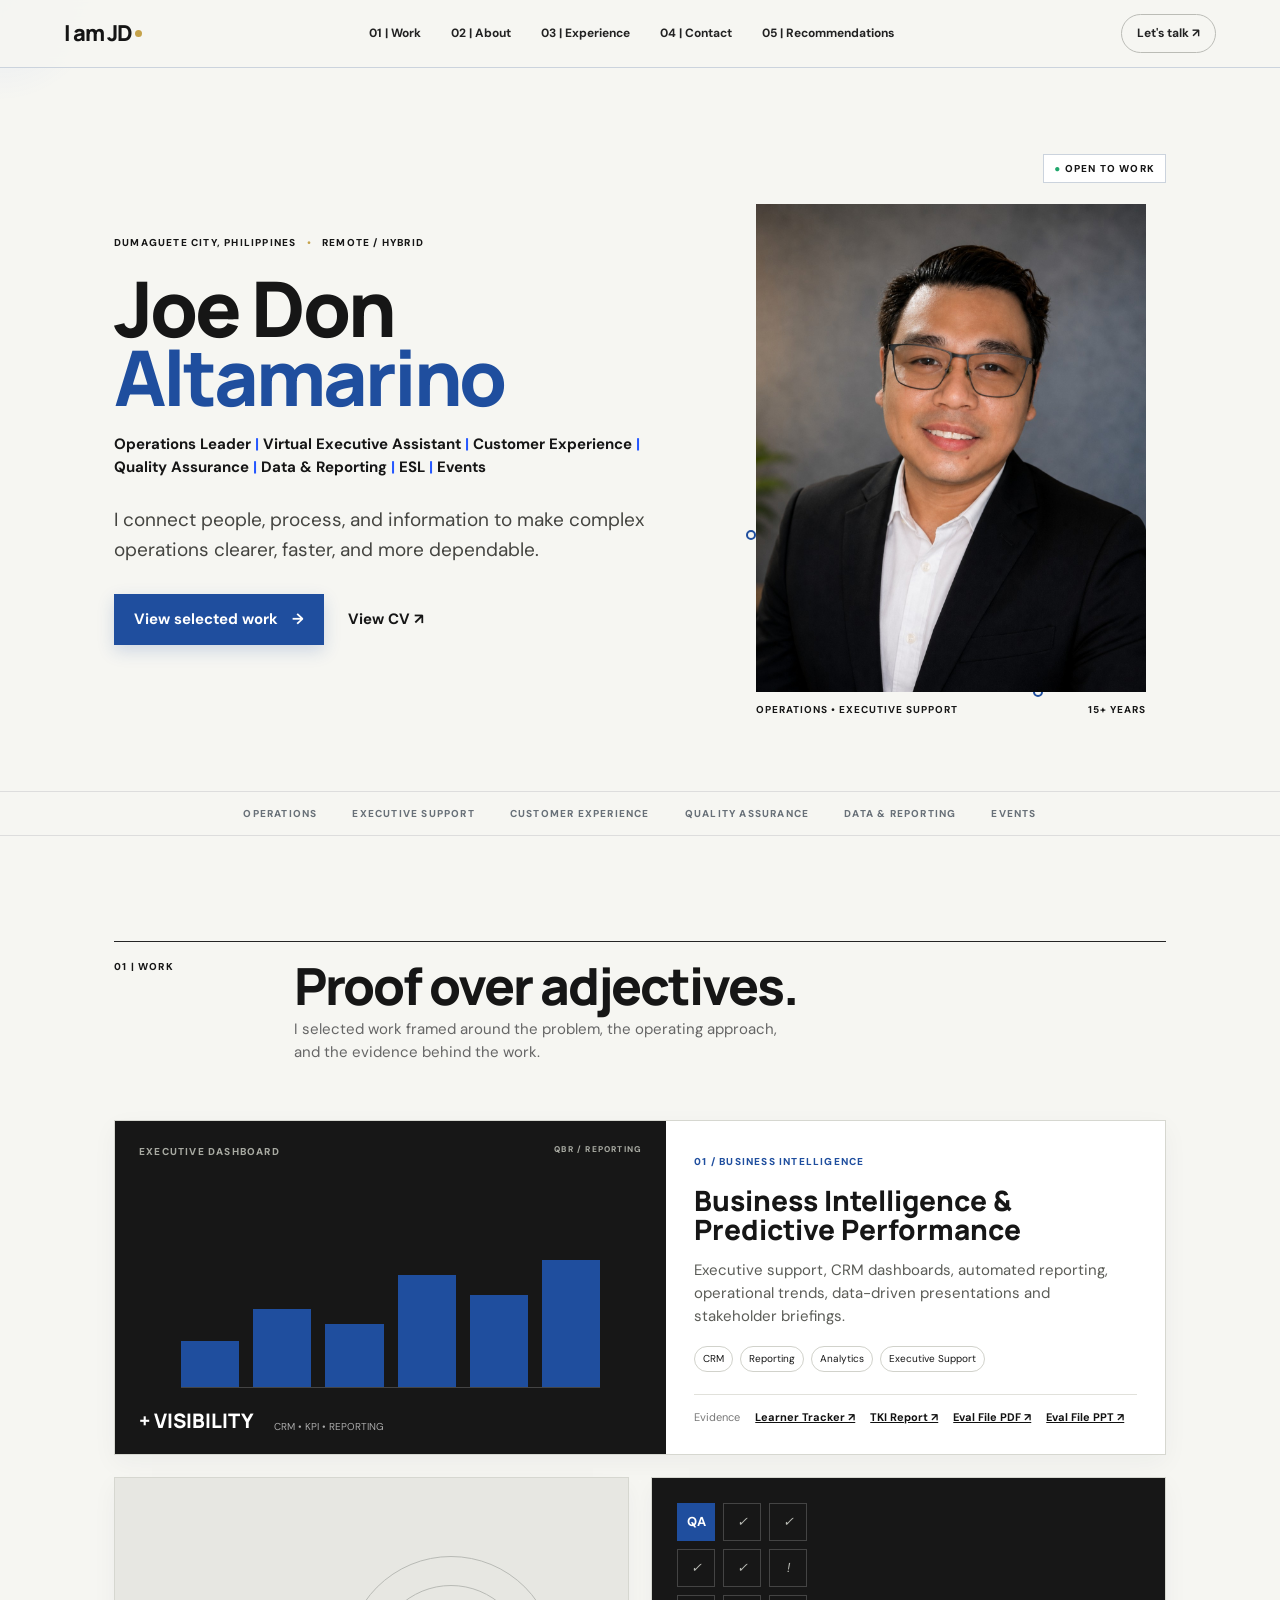
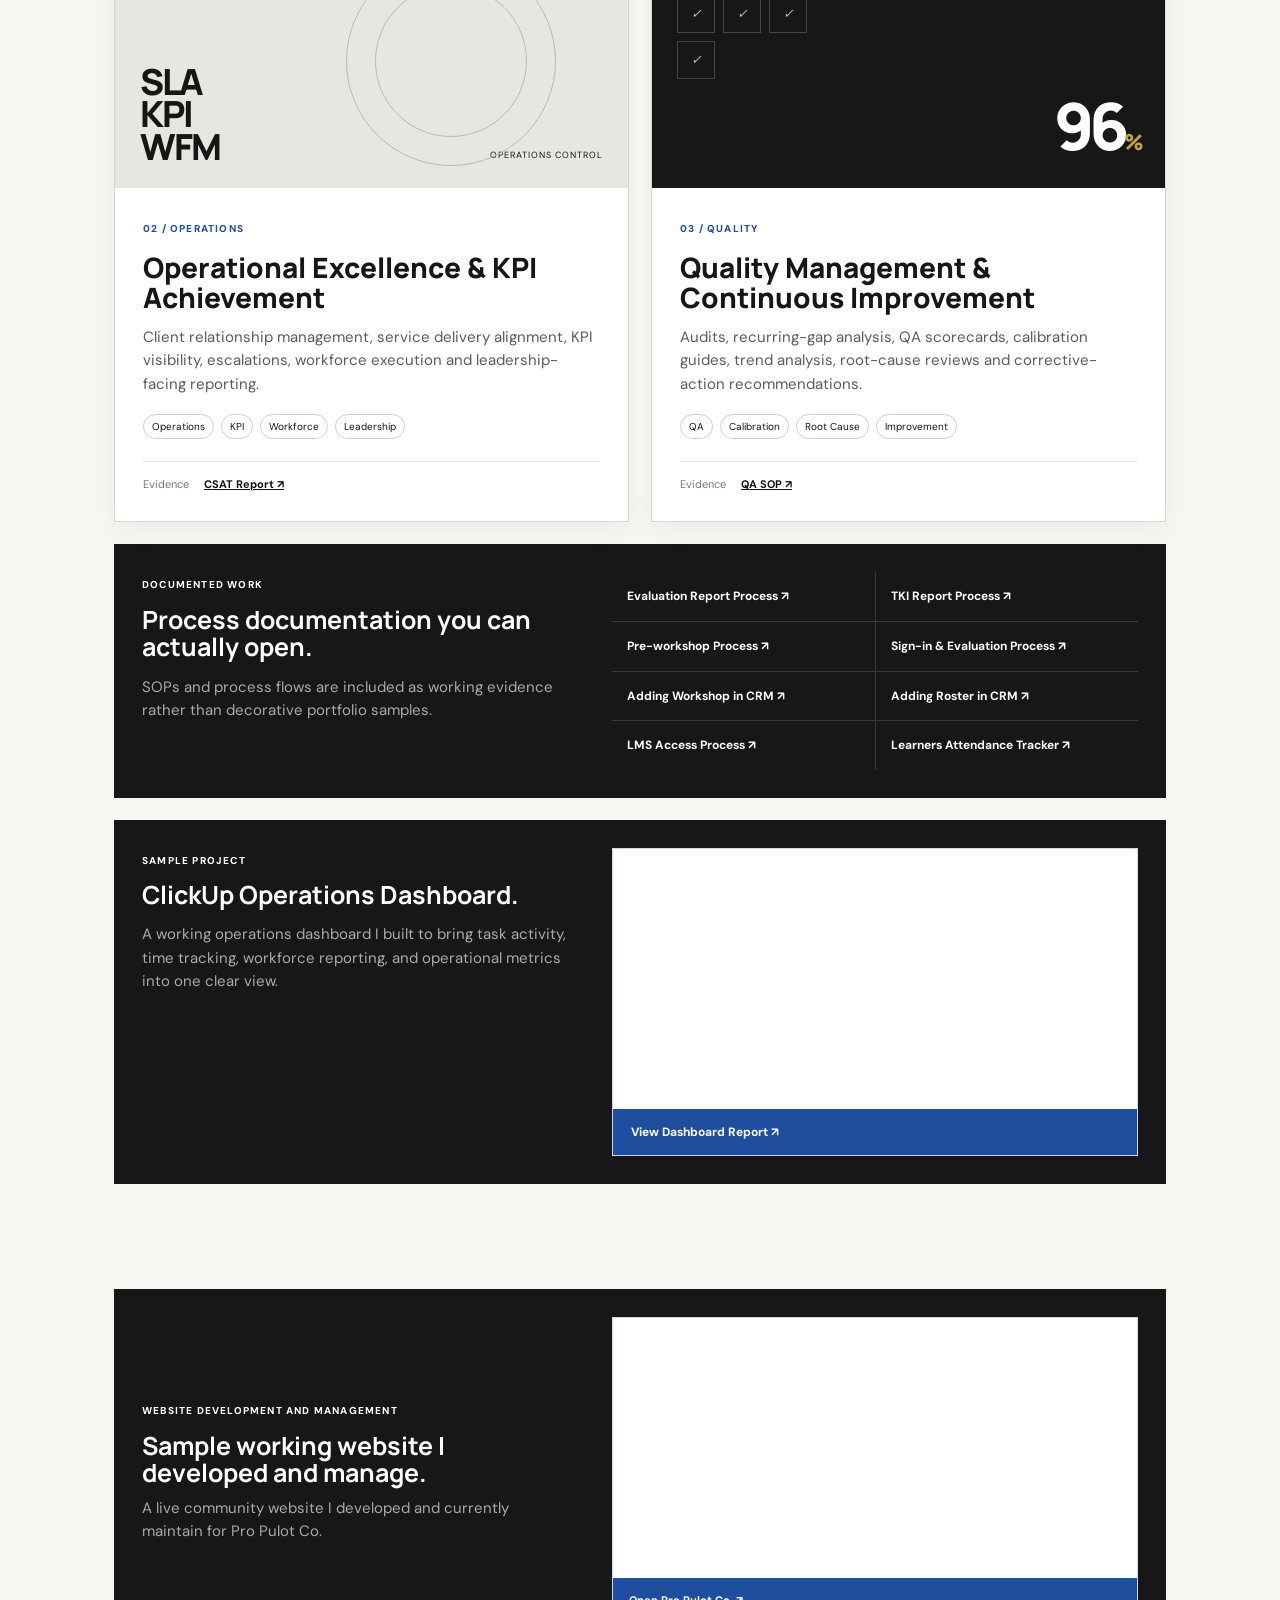
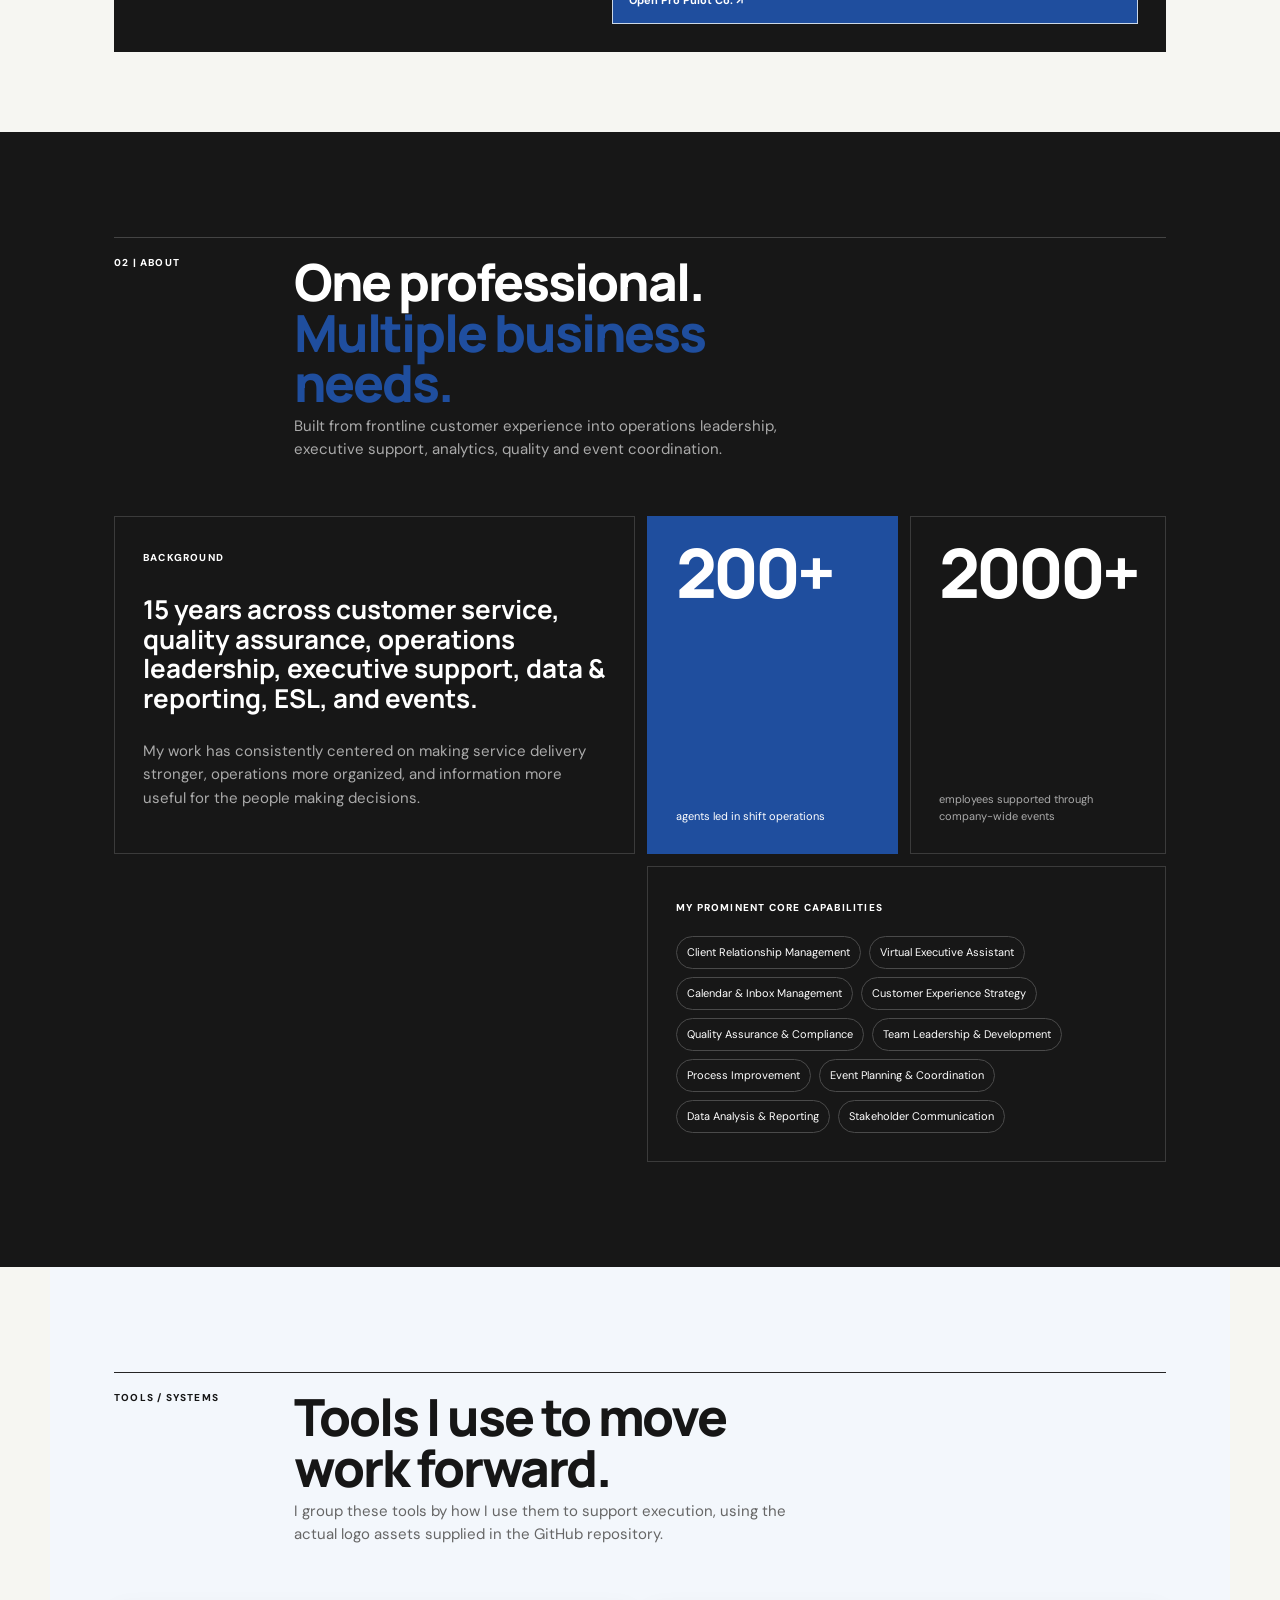
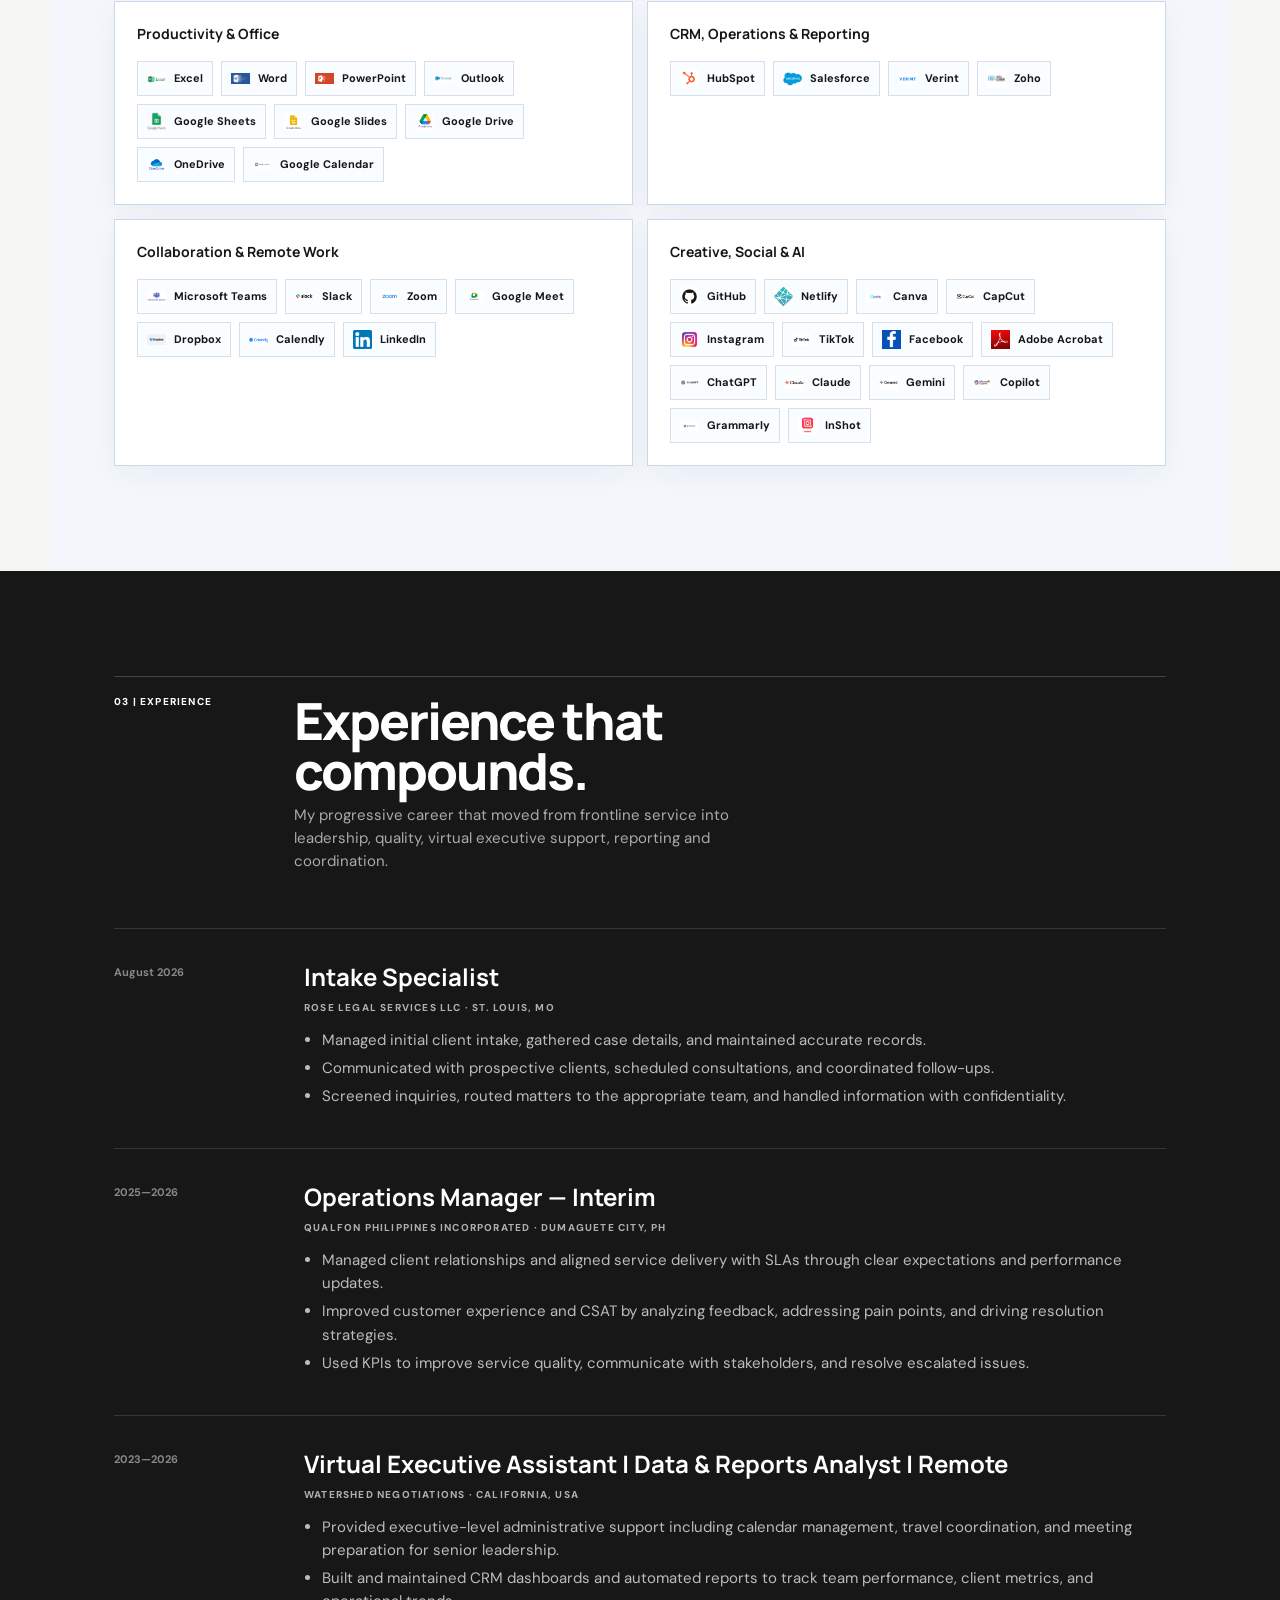
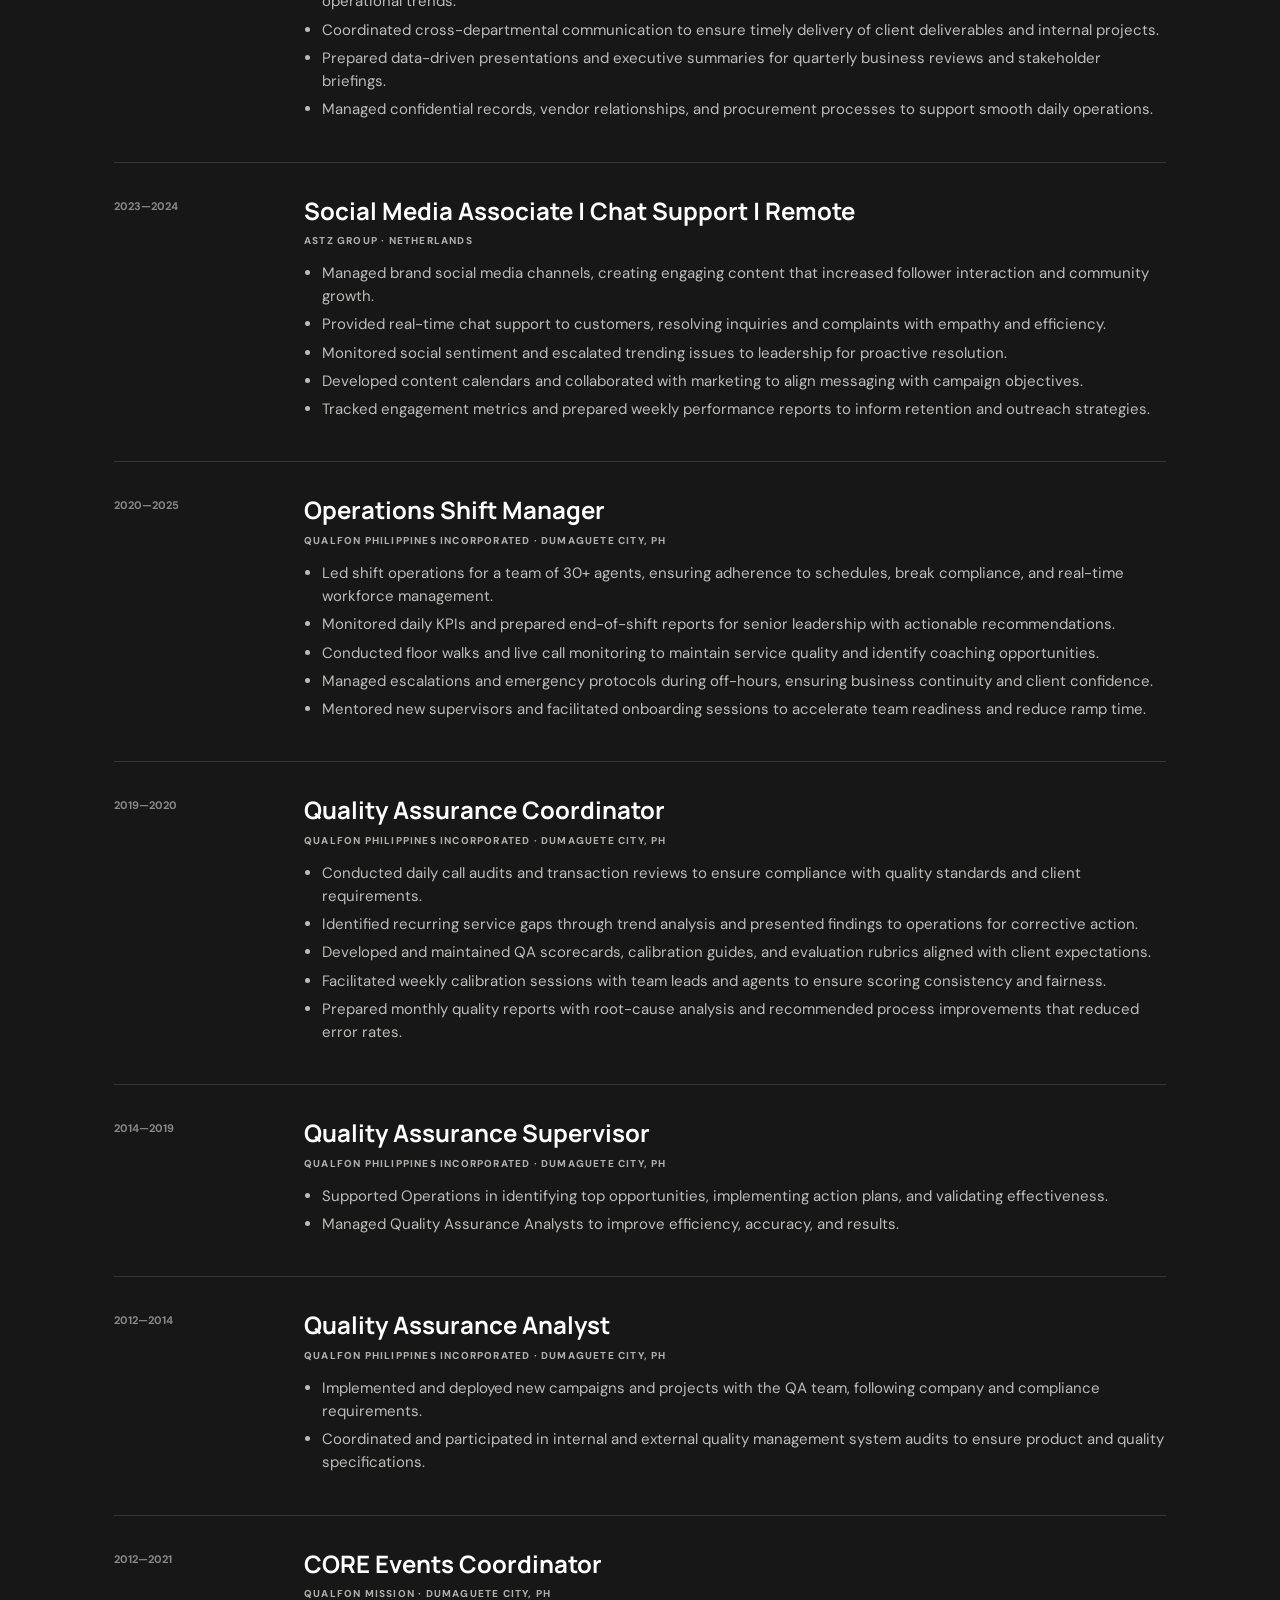
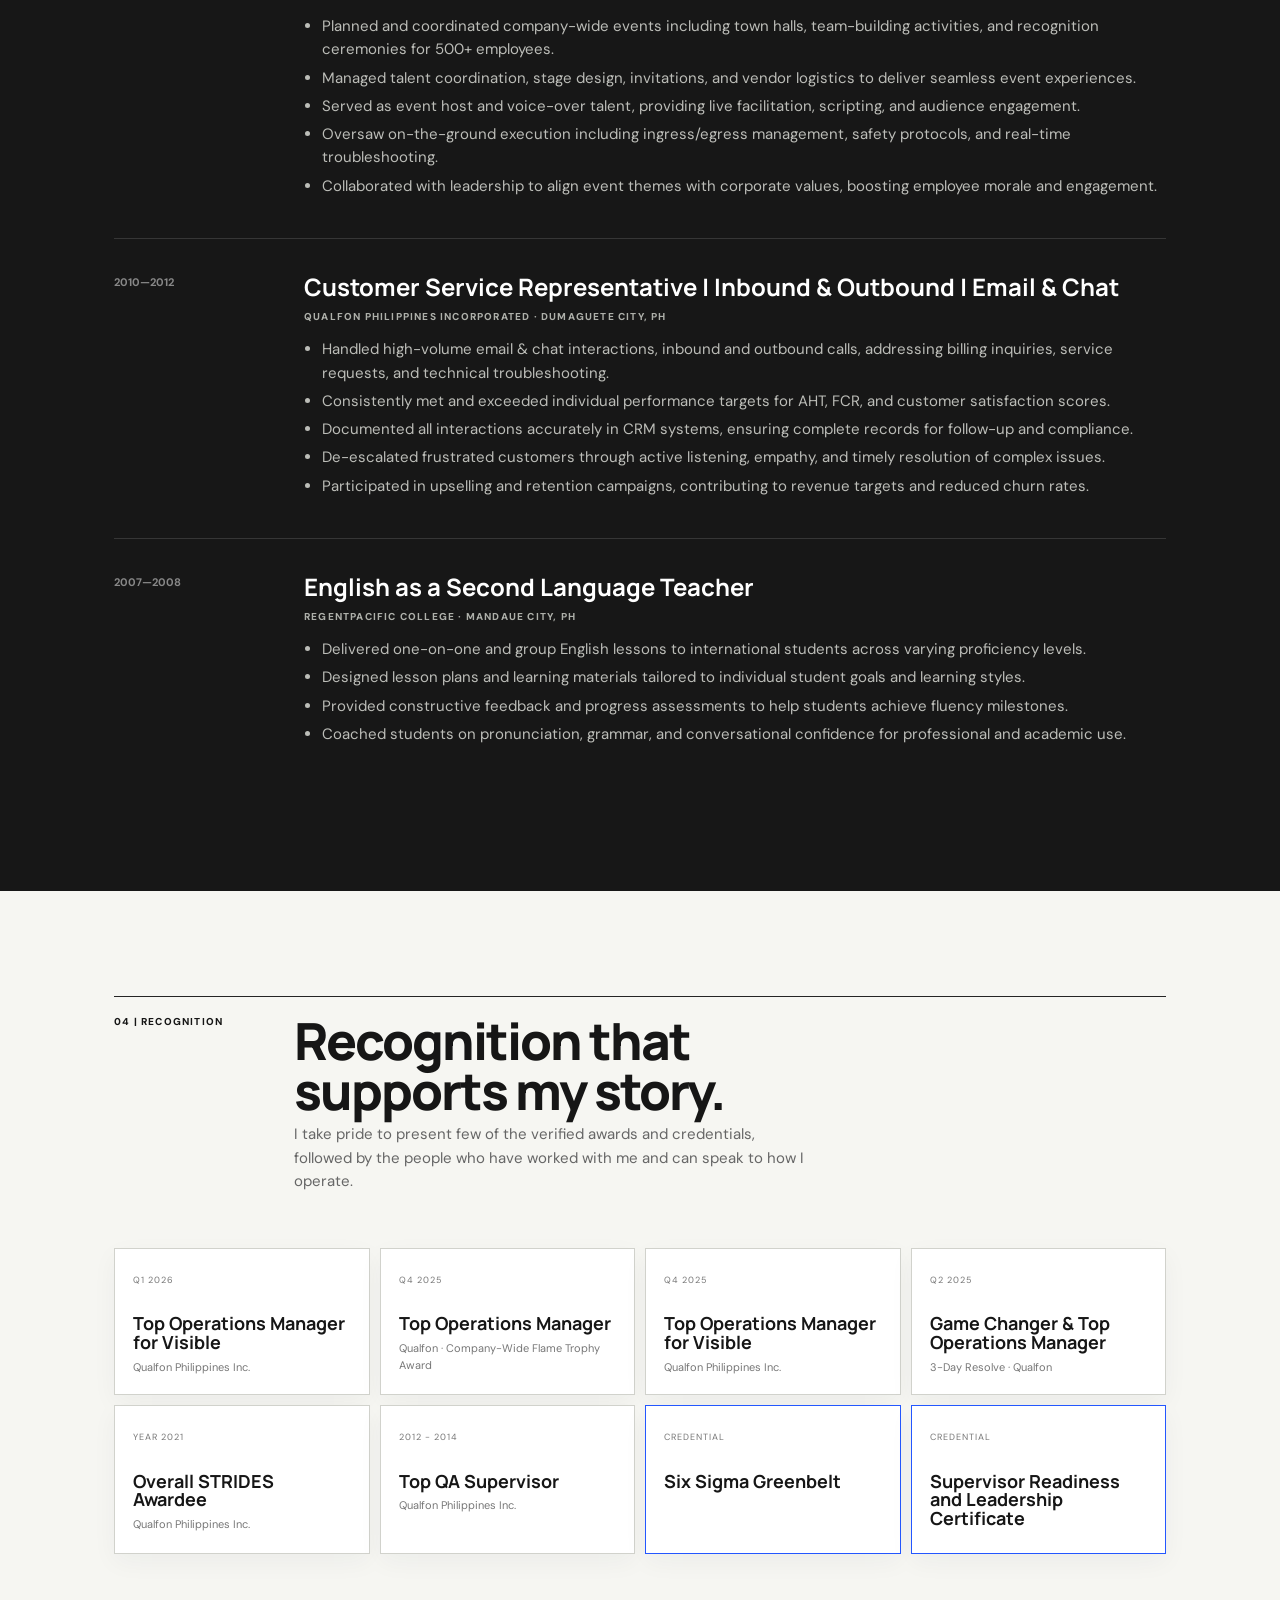
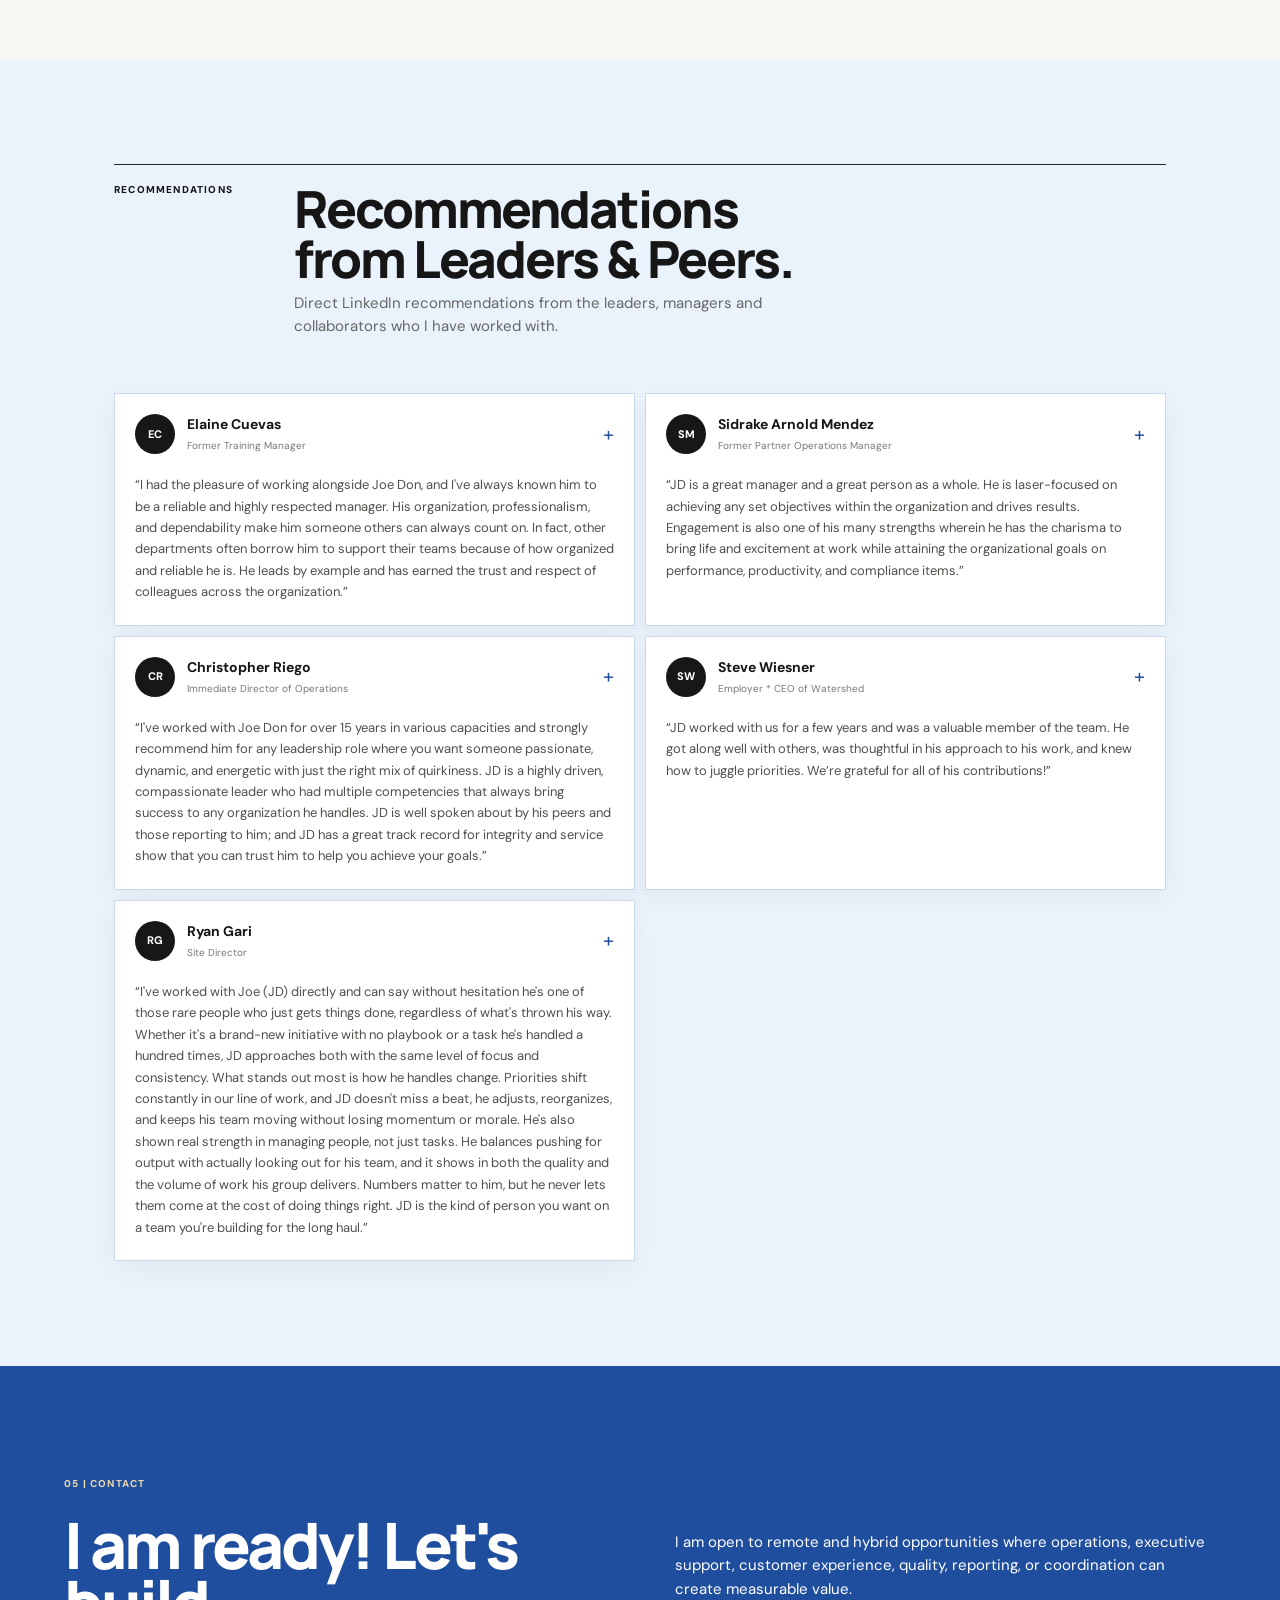
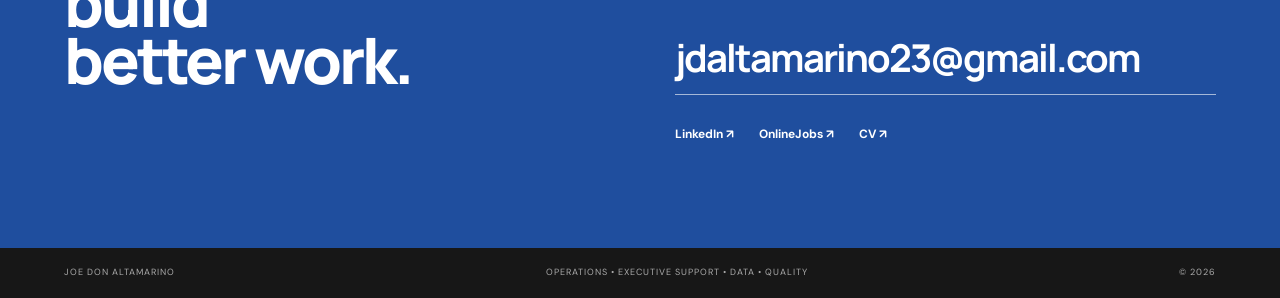
==== commit b82e9b44: "Update index.html" ====
--- a/index.html
+++ b/index.html
@@ -156,6 +156,28 @@
     </a>
   </div>
 </div>
+</section>
+
+<section class="website-section">
+  <div class="evidence-panel">
+    <div>
+      <span class="label">WEBSITE DEVELOPMENT AND MANAGEMENT</span>
+      <h3>Sample working website I developed and manage.</h3>
+      <p>A live community website I developed and currently maintain for Pro Pulot Co.</p>
+    </div>
+
+    <div class="website-preview">
+      <iframe
+        src="https://pro-pulot-co.github.io/"
+        title="Pro Pulot Co. Website Preview"
+        loading="lazy">
+      </iframe>
+
+      <a href="https://pro-pulot-co.github.io/#home" target="_blank" rel="noopener">
+        Open Pro Pulot Co. ↗
+      </a>
+    </div>
+  </div>
 </section>
   
 <section id="about" class="section about-section">
@@ -250,28 +272,6 @@
   </div>
 </section>
 
-<section class="website-section">
-  <div class="evidence-panel">
-    <div>
-      <span class="label">WEBSITE DEVELOPMENT AND MANAGEMENT</span>
-      <h3>Sample working website I developed and manage.</h3>
-      <p>A live community website I developed and currently maintain for Pro Pulot Co.</p>
-    </div>
-
-    <div class="website-preview">
-      <iframe
-        src="https://pro-pulot-co.github.io/"
-        title="Pro Pulot Co. Website Preview"
-        loading="lazy">
-      </iframe>
-
-      <a href="https://pro-pulot-co.github.io/#home" target="_blank" rel="noopener">
-        Open Pro Pulot Co. ↗
-      </a>
-    </div>
-  </div>
-</section>
-
 <section id="experience" class="section experience">
   <div class="section-intro">
     <div class="label">03 | EXPERIENCE</div>
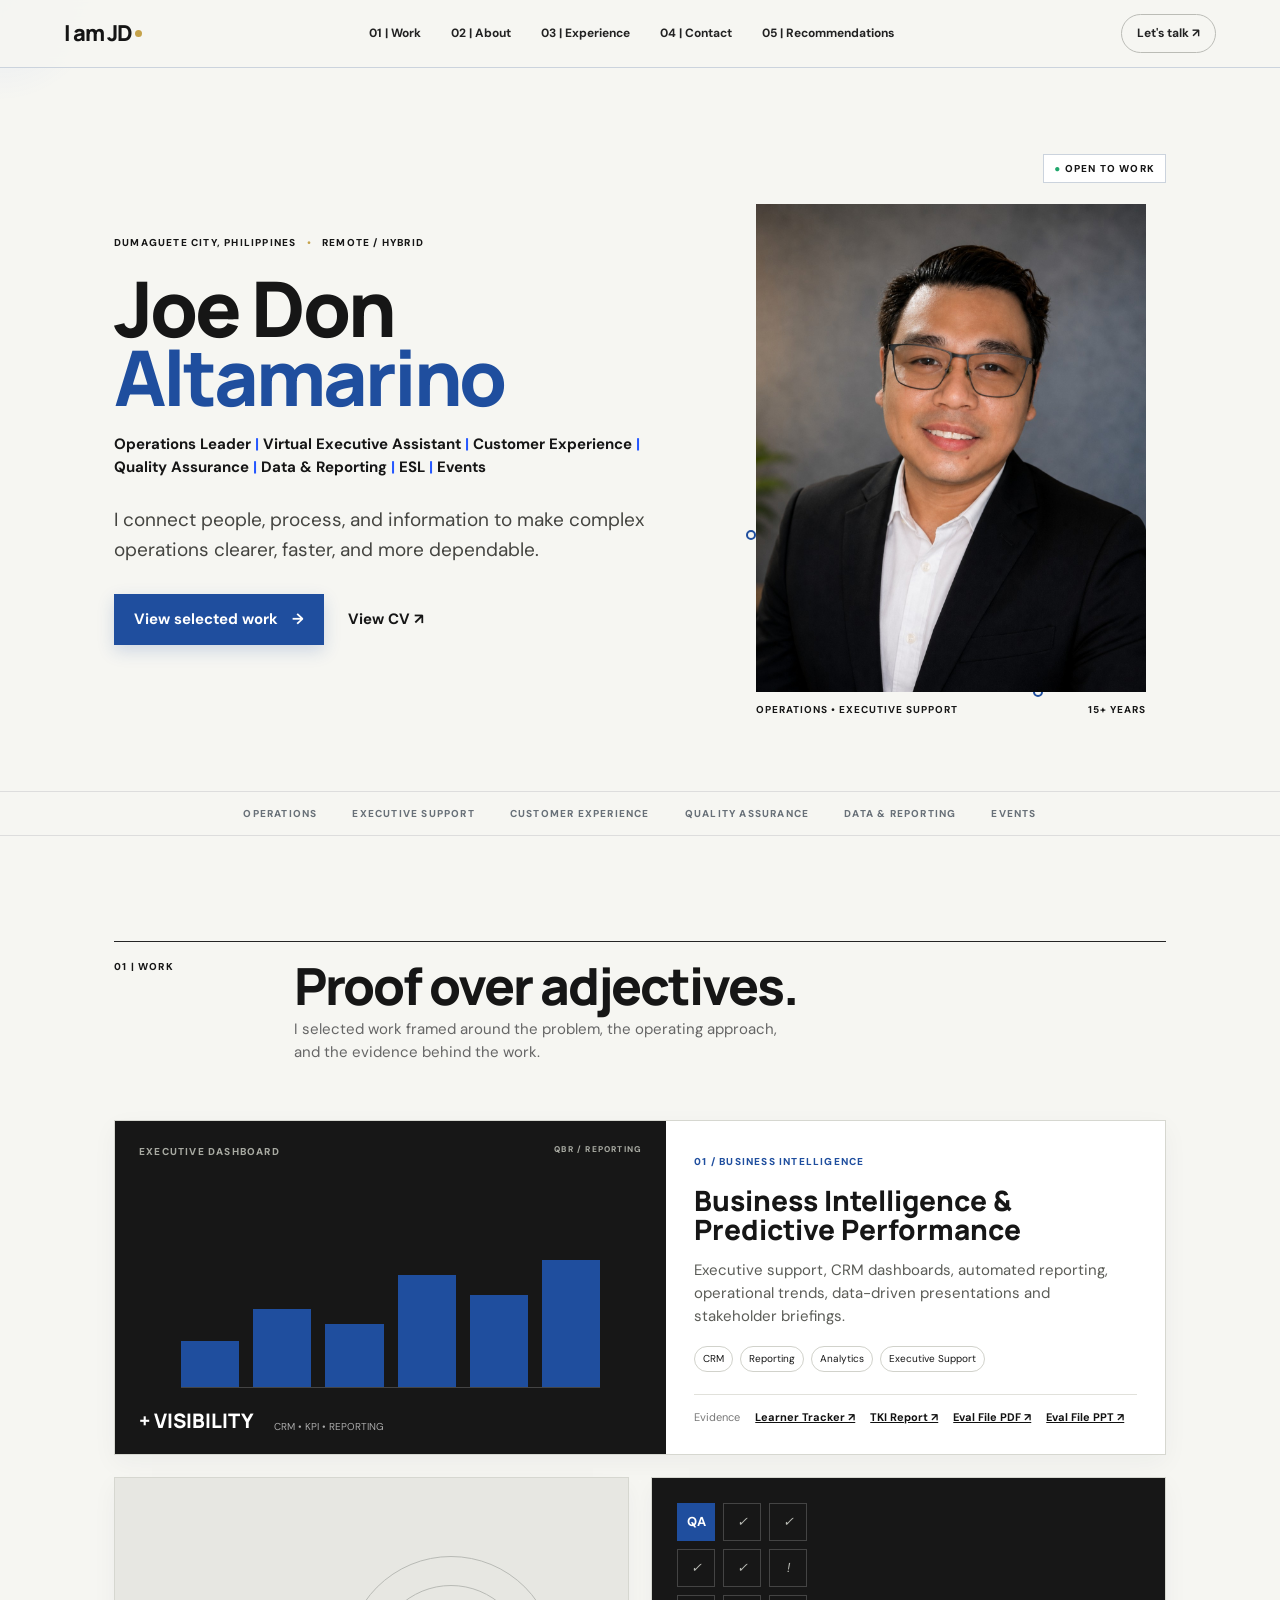
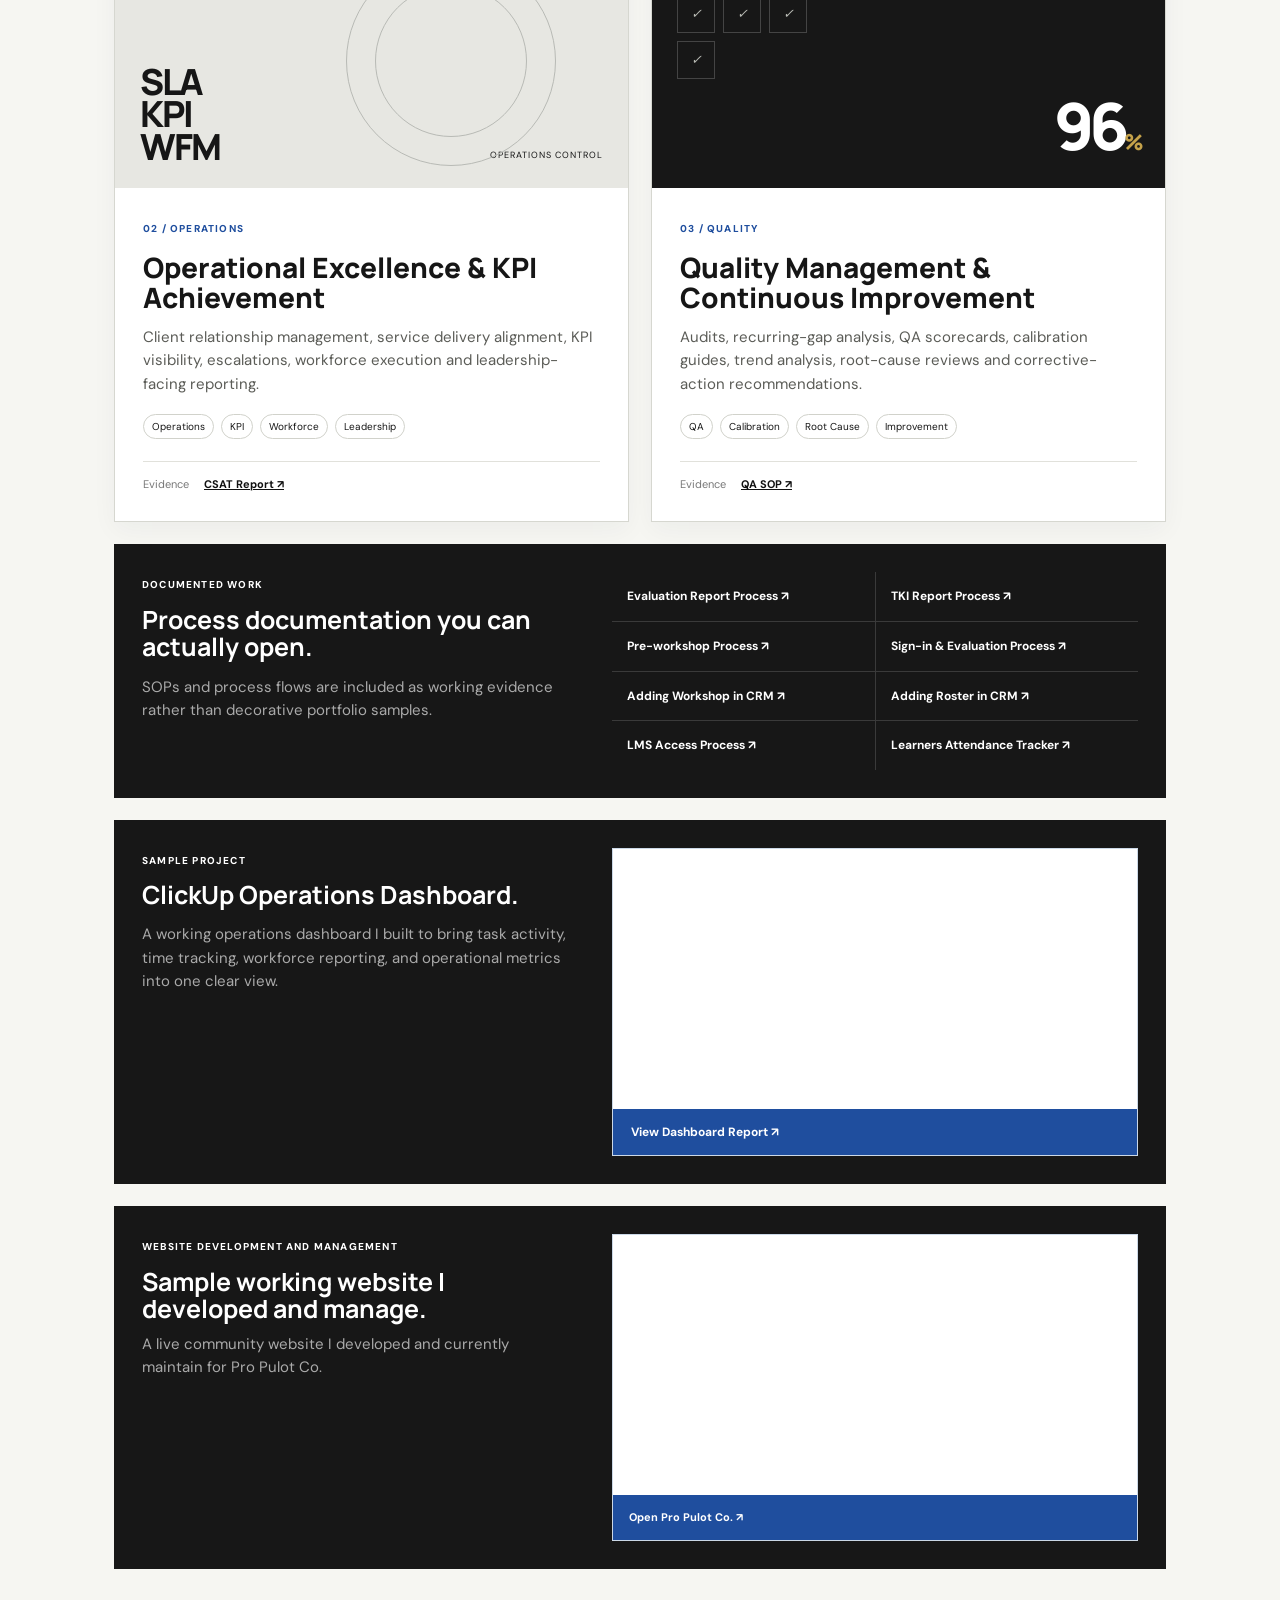
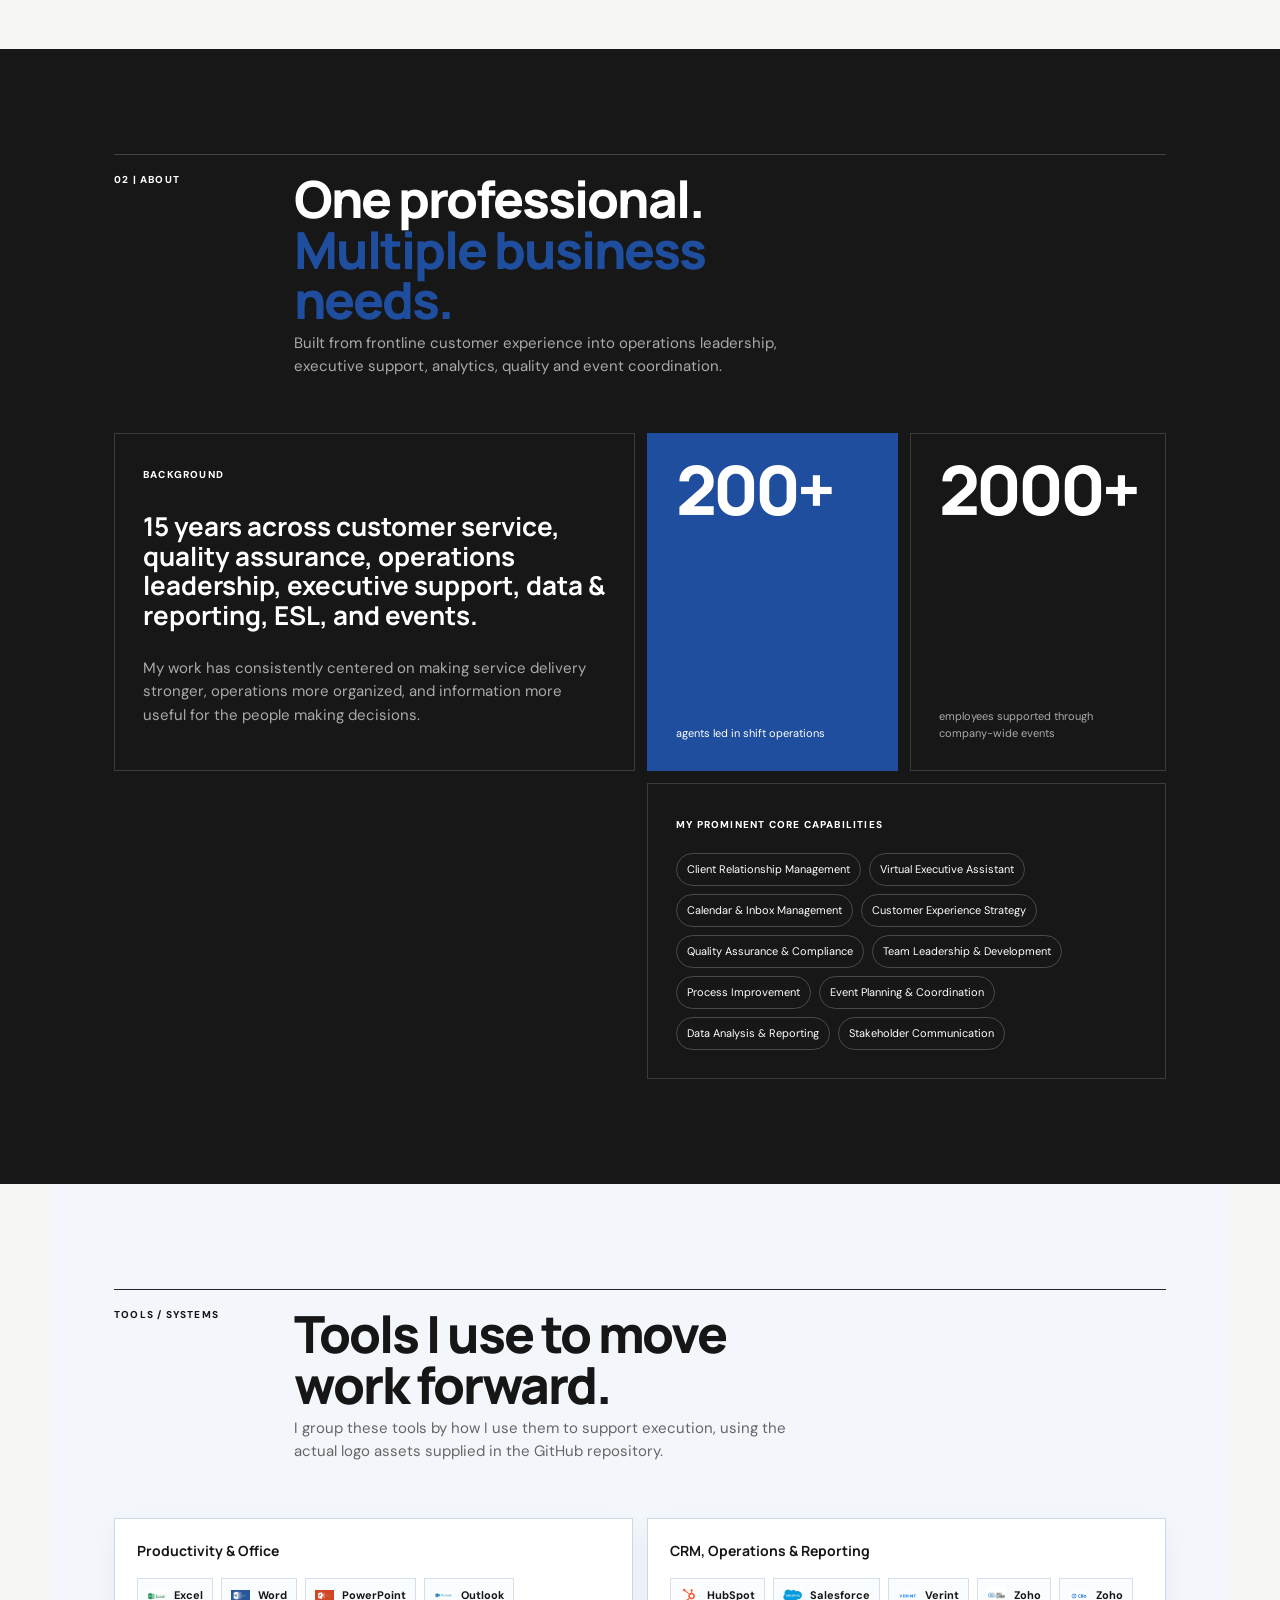
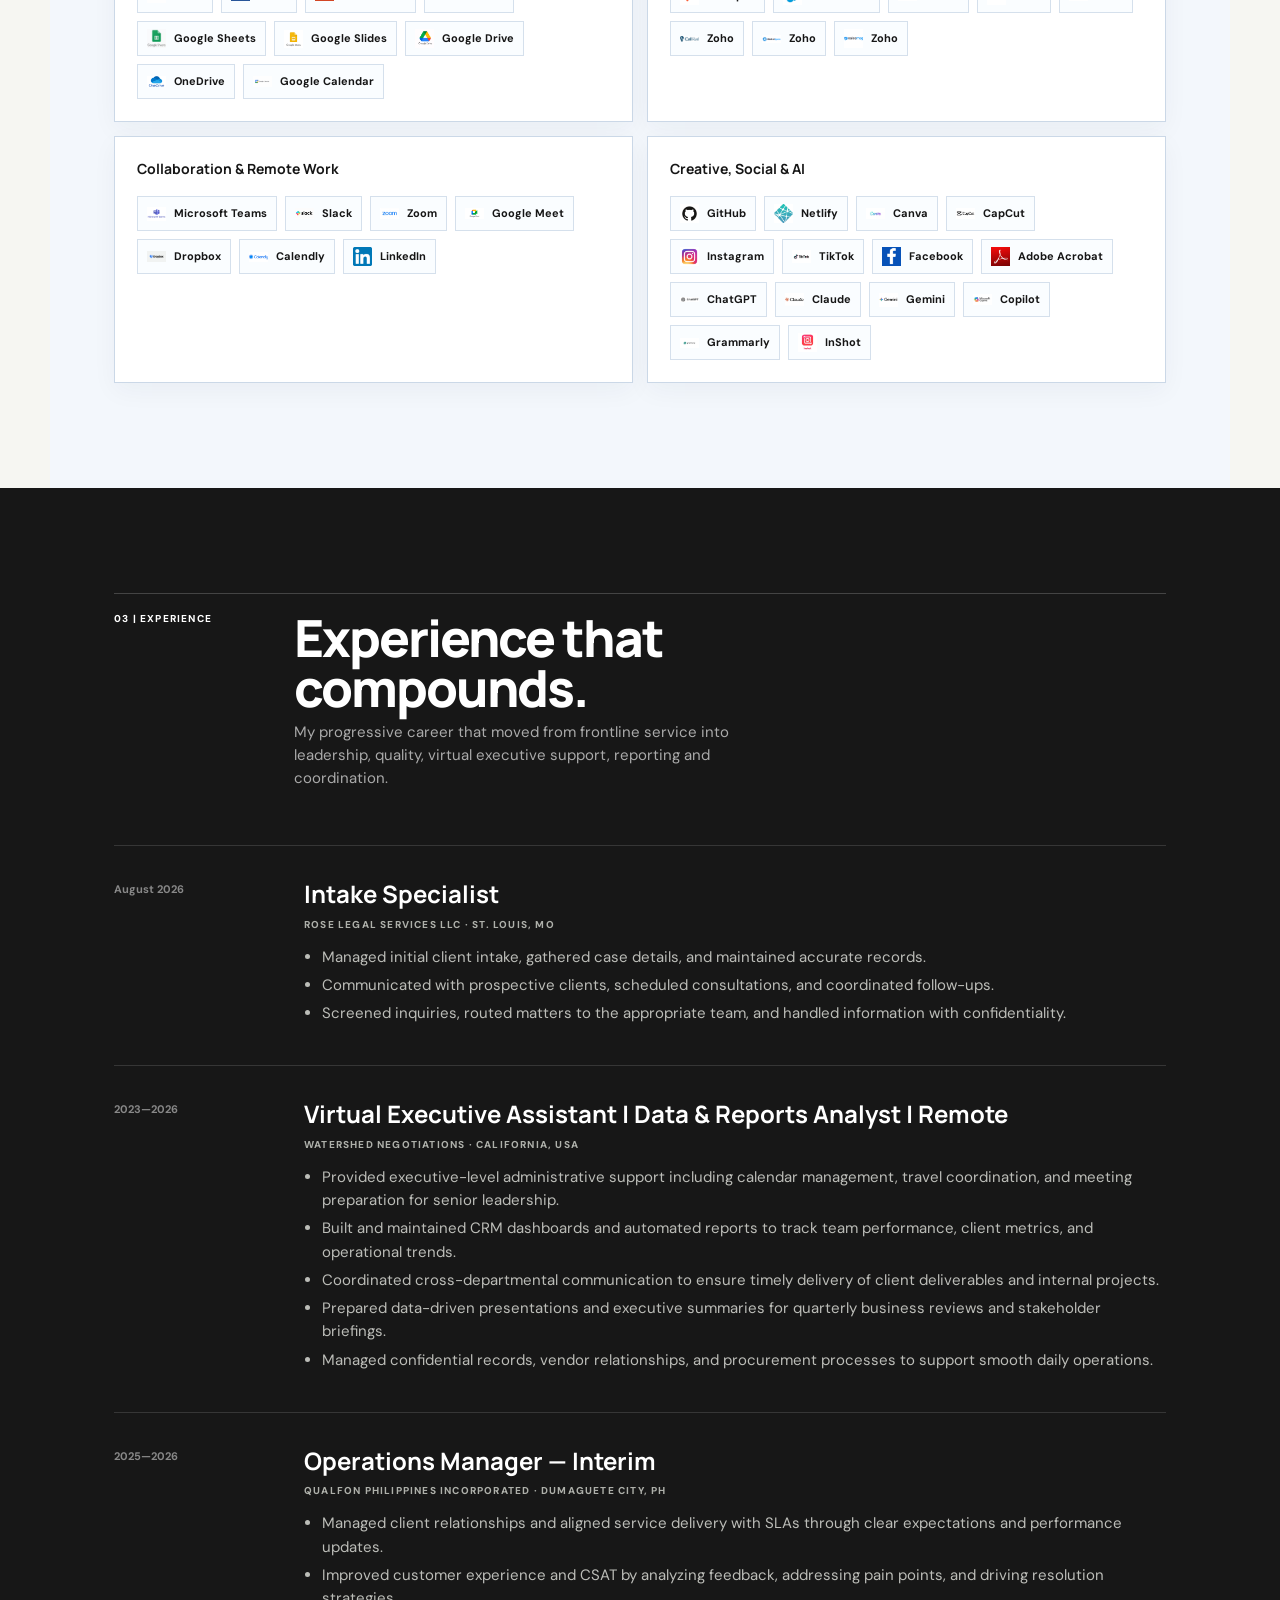
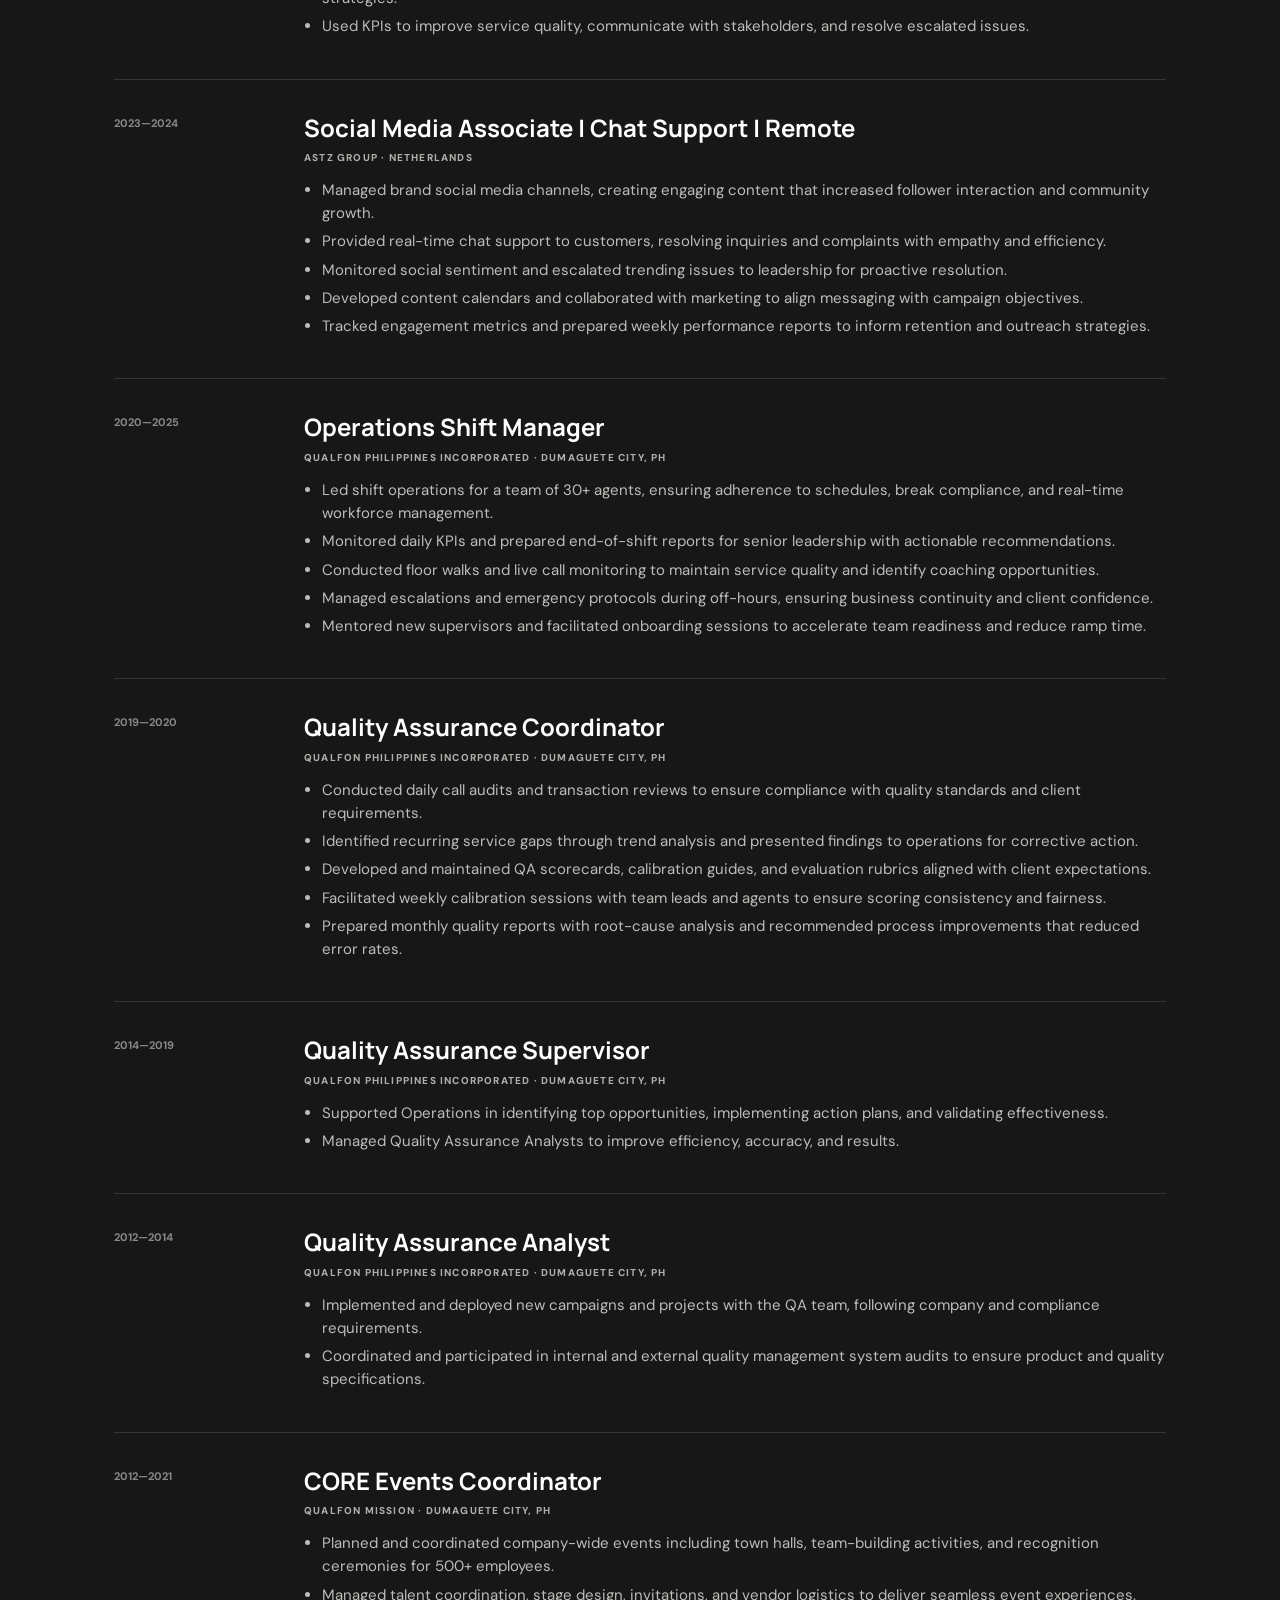
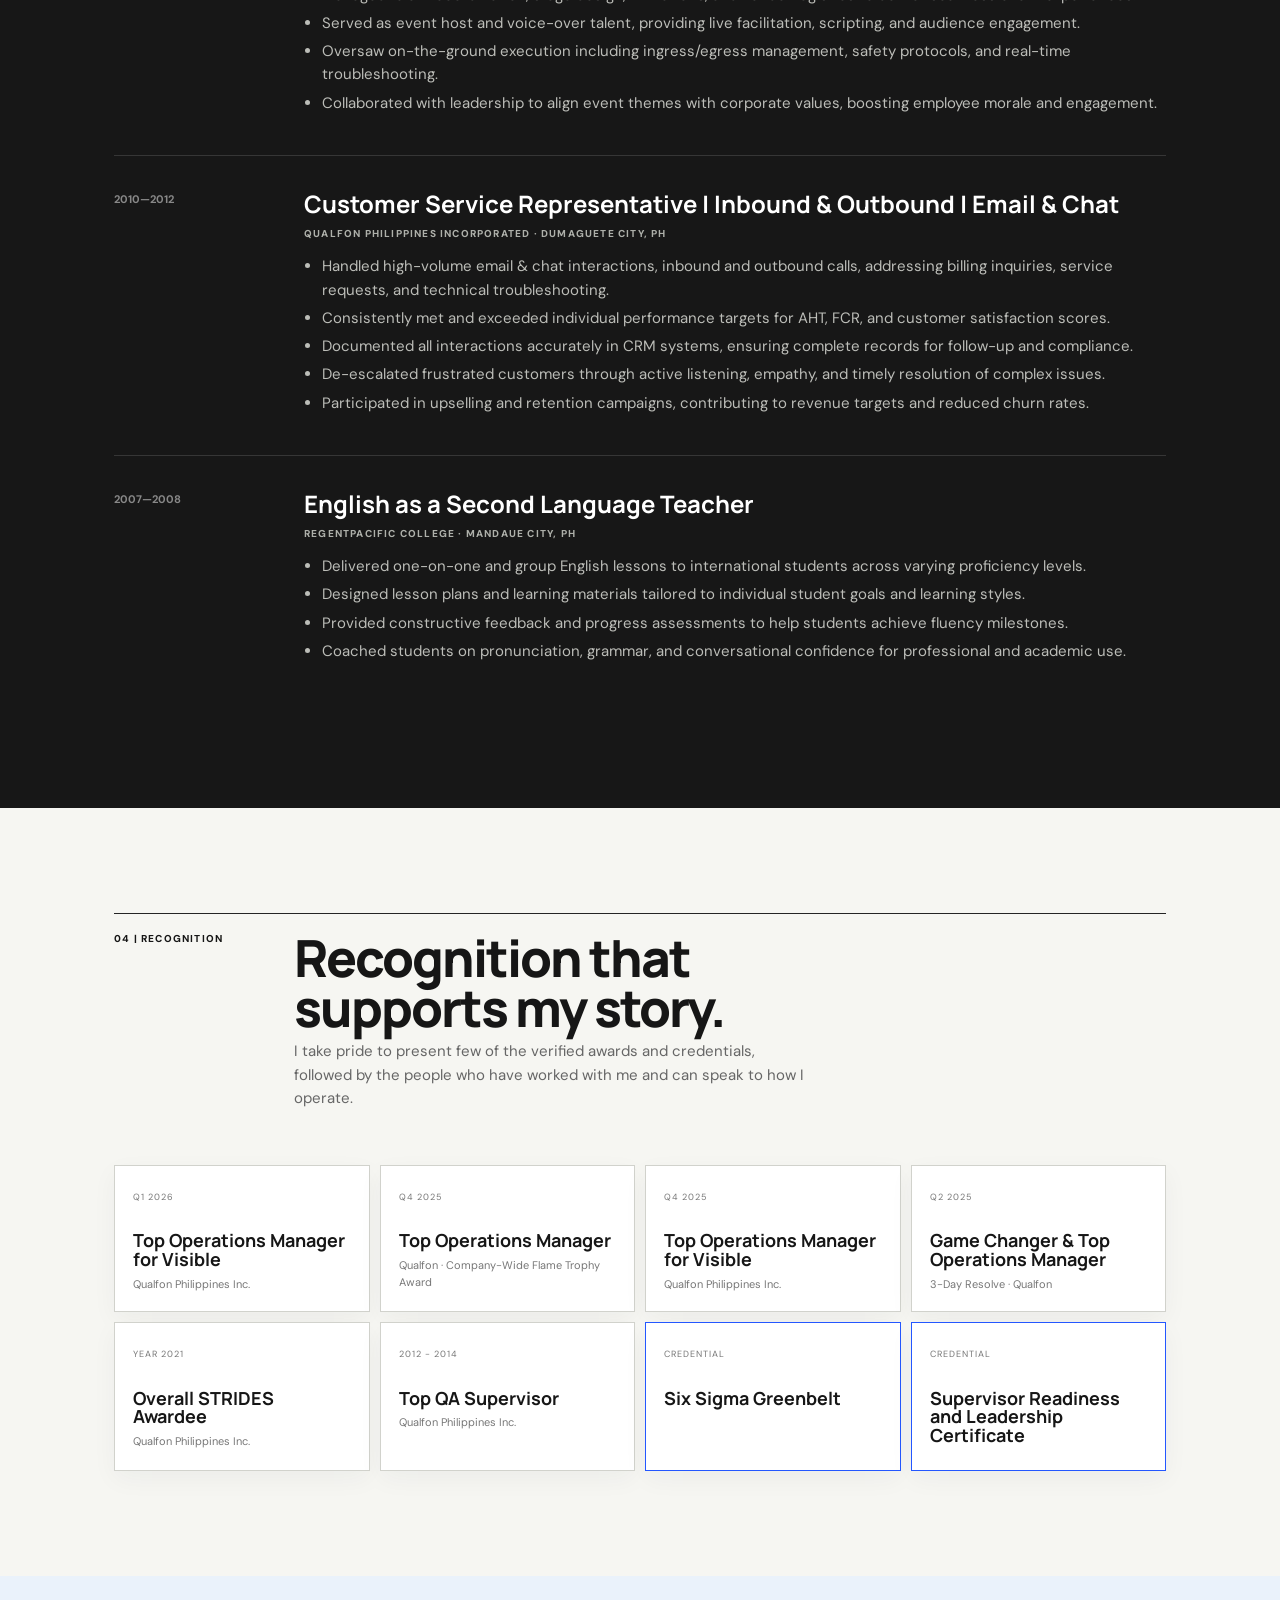
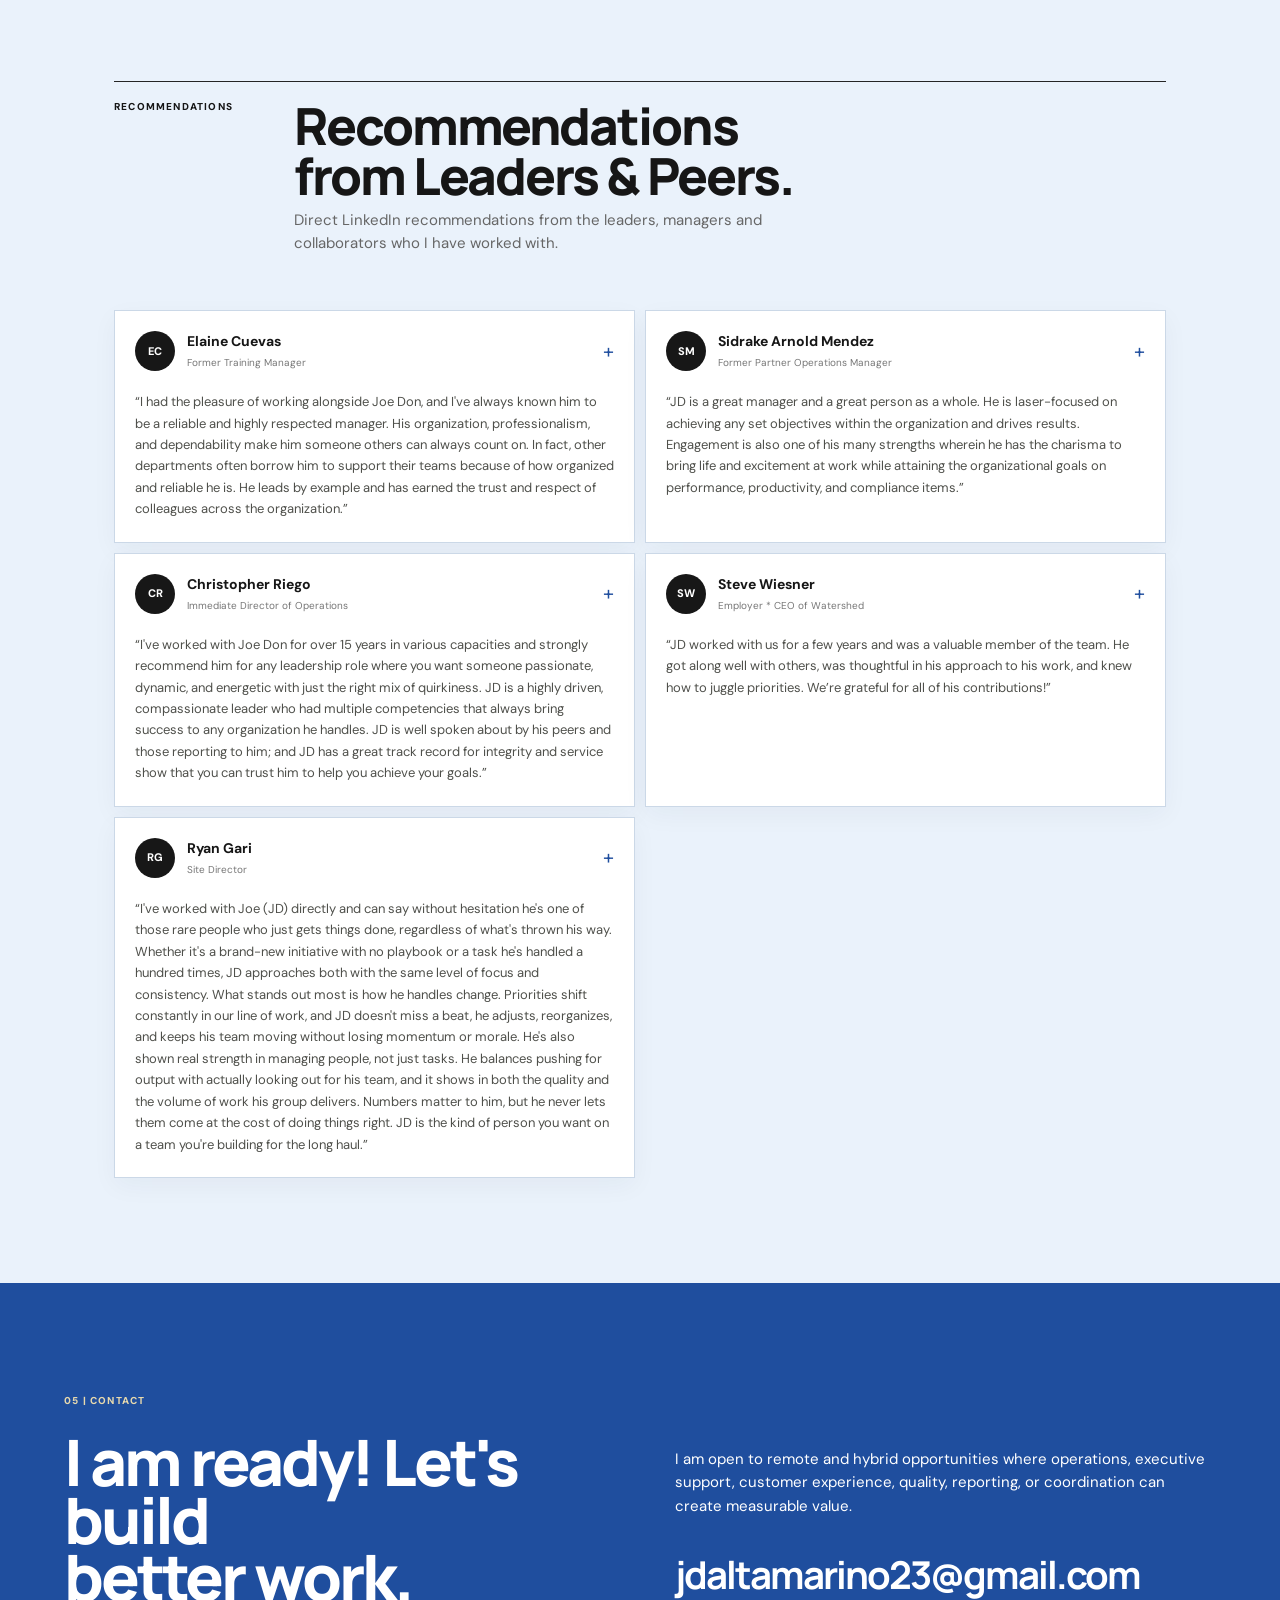
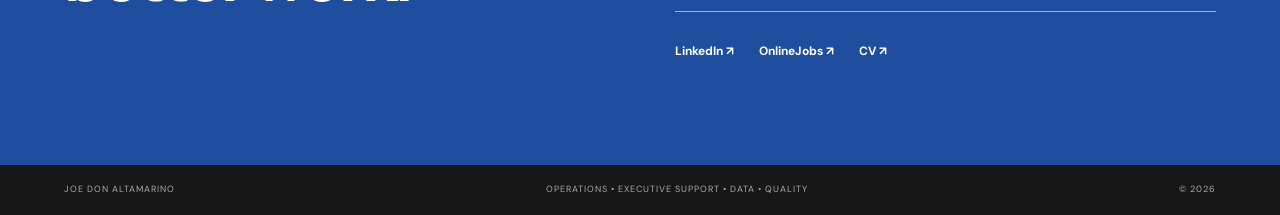
==== commit d1dab859: "Update index.html" ====
--- a/index.html
+++ b/index.html
@@ -233,6 +233,10 @@
         <span><img src="icons/salesforce.jpg">Salesforce</span>
         <span><img src="icons/verint.jpg">Verint</span>
         <span><img src="icons/zoho.jpg">Zoho</span>
+        <span><img src="icons/clio.png">Zoho</span>
+        <span><img src="icons/callrail.png">Zoho</span>
+        <span><img src="icons/market.png">Zoho</span>
+        <span><img src="icons/sales.png">Zoho</span>
       </div>
     </div>
 
@@ -279,8 +283,8 @@
   </div>
   <div class="experience-list">
     <article><time>August 2026</time><div><h3>Intake Specialist</h3><p class="company">Rose Legal Services LLC · St. Louis, MO</p><ul><li>Managed initial client intake, gathered case details, and maintained accurate records.</li><li>Communicated with prospective clients, scheduled consultations, and coordinated follow-ups.</li><li>Screened inquiries, routed matters to the appropriate team, and handled information with confidentiality.</li></ul></div></article>
+    <article><time>2023—2026</time><div><h3>Virtual Executive Assistant | Data & Reports Analyst | Remote</h3><p class="company">Watershed Negotiations · California, USA</p><ul><li>Provided executive-level administrative support including calendar management, travel coordination, and meeting preparation for senior leadership.</li><li>Built and maintained CRM dashboards and automated reports to track team performance, client metrics, and operational trends.</li><li>Coordinated cross-departmental communication to ensure timely delivery of client deliverables and internal projects.</li><li>Prepared data-driven presentations and executive summaries for quarterly business reviews and stakeholder briefings.</li><li>Managed confidential records, vendor relationships, and procurement processes to support smooth daily operations.</li></ul></div></article>
     <article><time>2025—2026</time><div><h3>Operations Manager — Interim</h3><p class="company">Qualfon Philippines Incorporated · Dumaguete City, PH</p><ul><li>Managed client relationships and aligned service delivery with SLAs through clear expectations and performance updates.</li><li>Improved customer experience and CSAT by analyzing feedback, addressing pain points, and driving resolution strategies.</li><li>Used KPIs to improve service quality, communicate with stakeholders, and resolve escalated issues.</li></ul></div></article>
-    <article><time>2023—2026</time><div><h3>Virtual Executive Assistant | Data & Reports Analyst | Remote</h3><p class="company">Watershed Negotiations · California, USA</p><ul><li>Provided executive-level administrative support including calendar management, travel coordination, and meeting preparation for senior leadership.</li><li>Built and maintained CRM dashboards and automated reports to track team performance, client metrics, and operational trends.</li><li>Coordinated cross-departmental communication to ensure timely delivery of client deliverables and internal projects.</li><li>Prepared data-driven presentations and executive summaries for quarterly business reviews and stakeholder briefings.</li><li>Managed confidential records, vendor relationships, and procurement processes to support smooth daily operations.</li></ul></div></article>
     <article><time>2023—2024</time><div><h3>Social Media Associate | Chat Support | Remote</h3><p class="company">ASTZ Group · Netherlands</p><ul><li>Managed brand social media channels, creating engaging content that increased follower interaction and community growth.</li><li>Provided real-time chat support to customers, resolving inquiries and complaints with empathy and efficiency.</li><li>Monitored social sentiment and escalated trending issues to leadership for proactive resolution.</li><li>Developed content calendars and collaborated with marketing to align messaging with campaign objectives.</li><li>Tracked engagement metrics and prepared weekly performance reports to inform retention and outreach strategies.</li></ul></div></article>
     <article><time>2020—2025</time><div><h3>Operations Shift Manager</h3><p class="company">Qualfon Philippines Incorporated · Dumaguete City, PH</p><ul><li>Led shift operations for a team of 30+ agents, ensuring adherence to schedules, break compliance, and real-time workforce management.</li><li>Monitored daily KPIs and prepared end-of-shift reports for senior leadership with actionable recommendations.</li><li>Conducted floor walks and live call monitoring to maintain service quality and identify coaching opportunities.</li><li>Managed escalations and emergency protocols during off-hours, ensuring business continuity and client confidence.</li><li>Mentored new supervisors and facilitated onboarding sessions to accelerate team readiness and reduce ramp time.</li></ul></div></article>
     <article><time>2019—2020</time><div><h3>Quality Assurance Coordinator</h3><p class="company">Qualfon Philippines Incorporated · Dumaguete City, PH</p><ul><li>Conducted daily call audits and transaction reviews to ensure compliance with quality standards and client requirements.</li><li>Identified recurring service gaps through trend analysis and presented findings to operations for corrective action.</li><li>Developed and maintained QA scorecards, calibration guides, and evaluation rubrics aligned with client expectations.</li><li>Facilitated weekly calibration sessions with team leads and agents to ensure scoring consistency and fairness.</li><li>Prepared monthly quality reports with root-cause analysis and recommended process improvements that reduced error rates.</li></ul></div></article>
--- a/style.css
+++ b/style.css
@@ -195,3 +195,13 @@
 .dashboard-preview a:hover {
   background: #173b78;
 }
+
+/* Match Pro Pulot spacing to the evidence panels above */
+.website-section {
+  margin-top: -83px;
+}
+
+/* Align Pro Pulot text to the top like ClickUp */
+.website-section .evidence-panel {
+  align-items: start;
+}
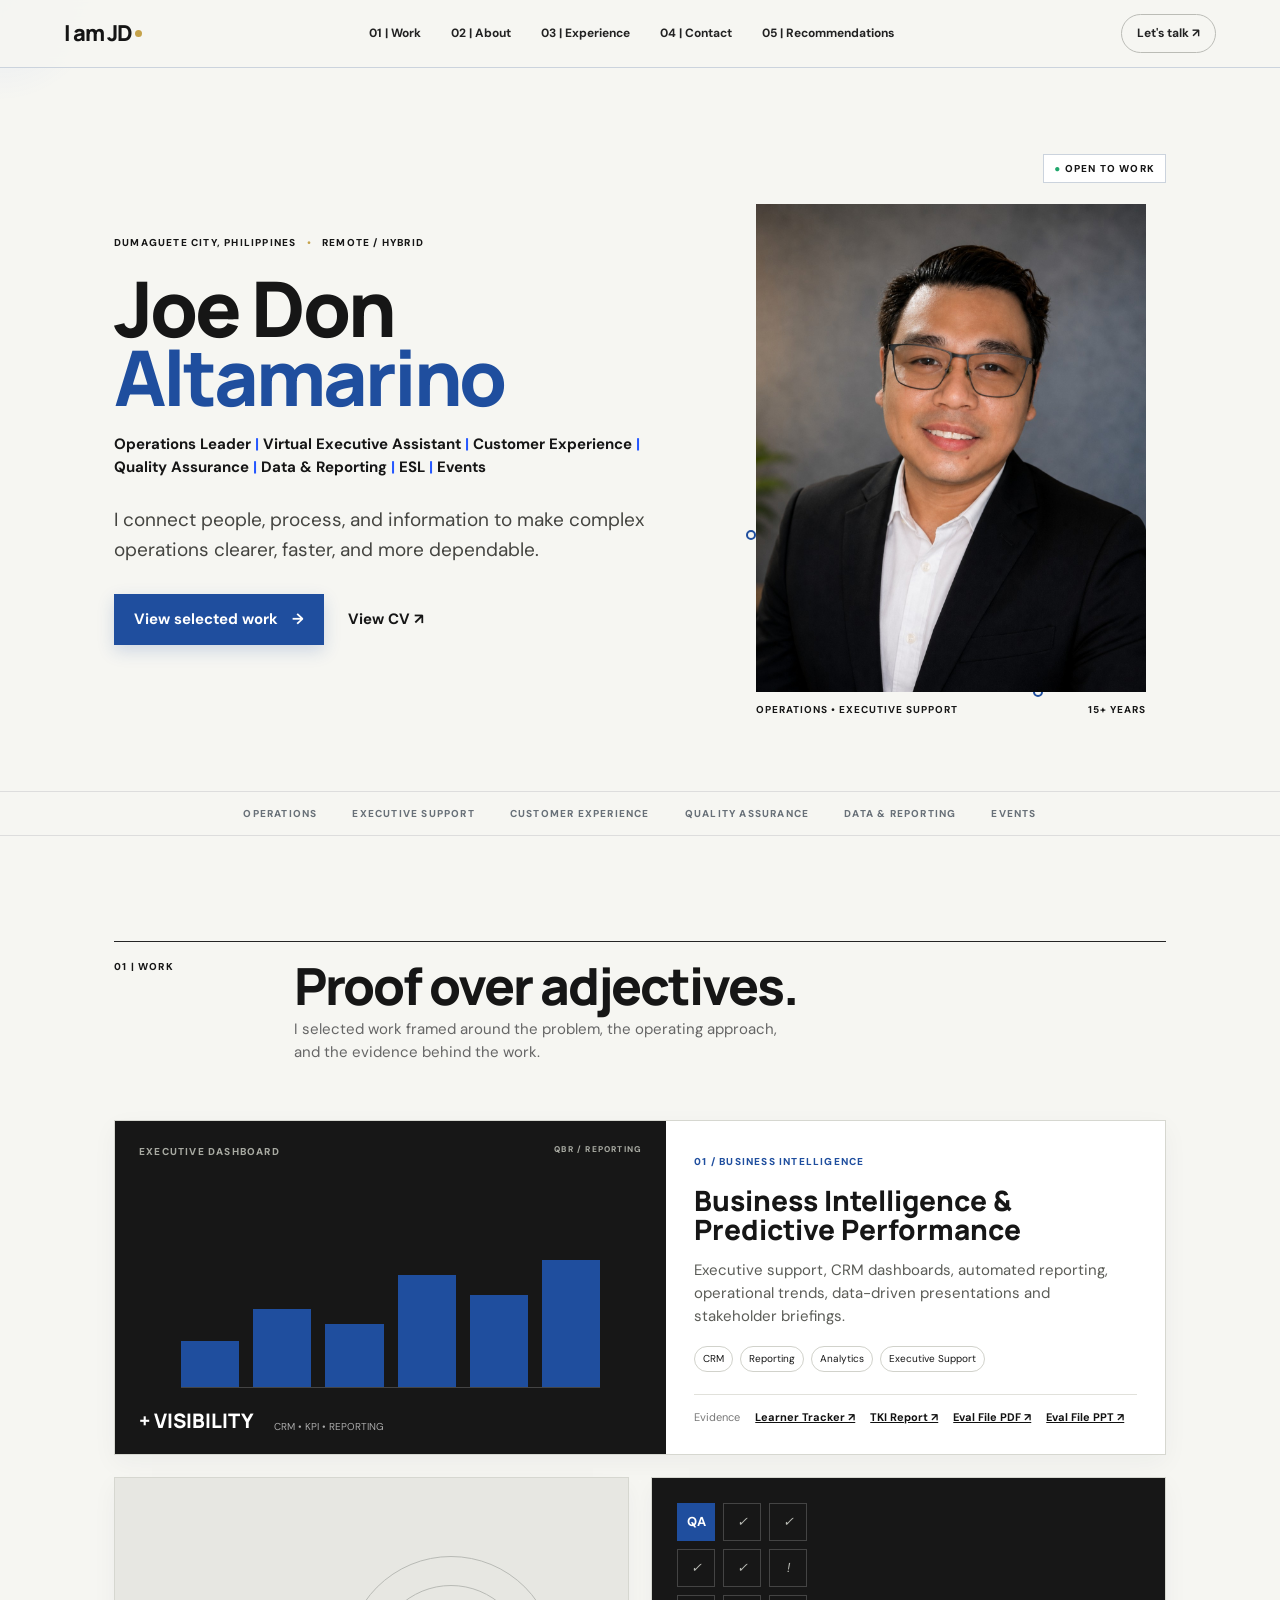
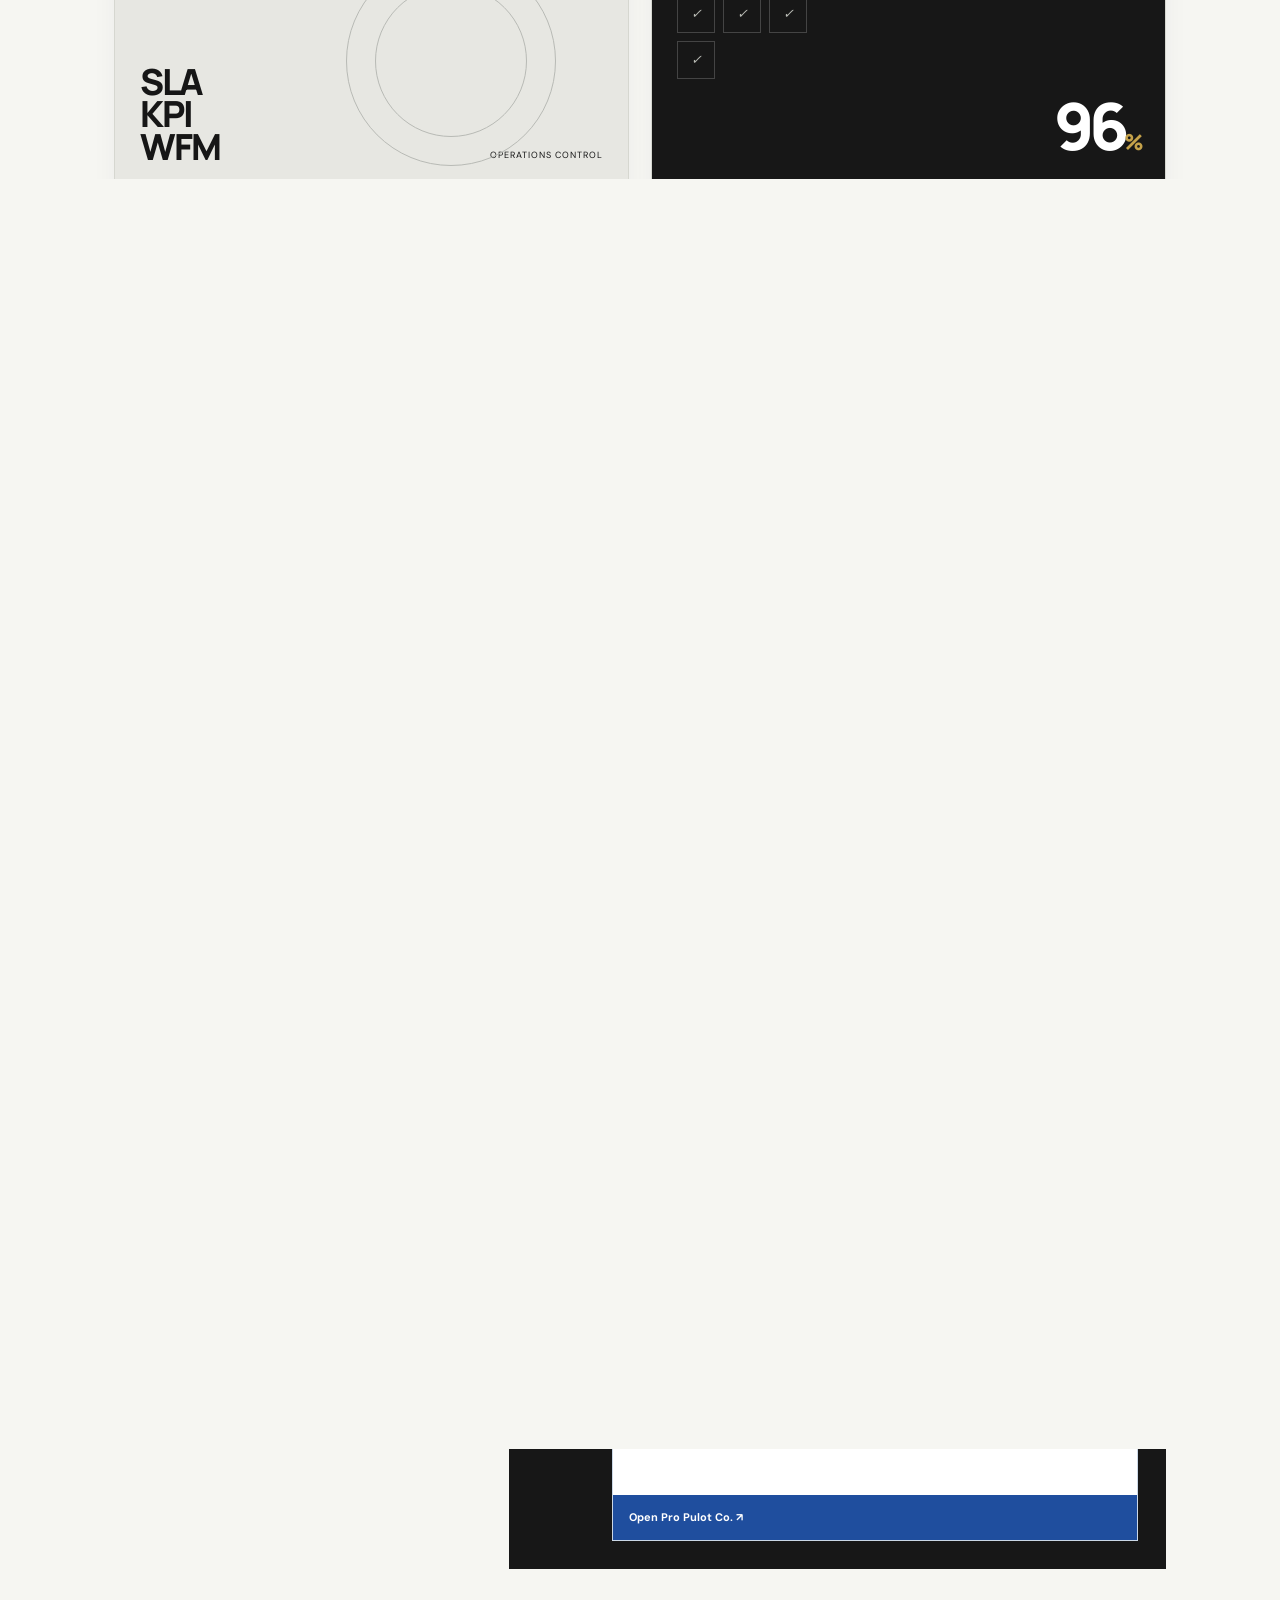
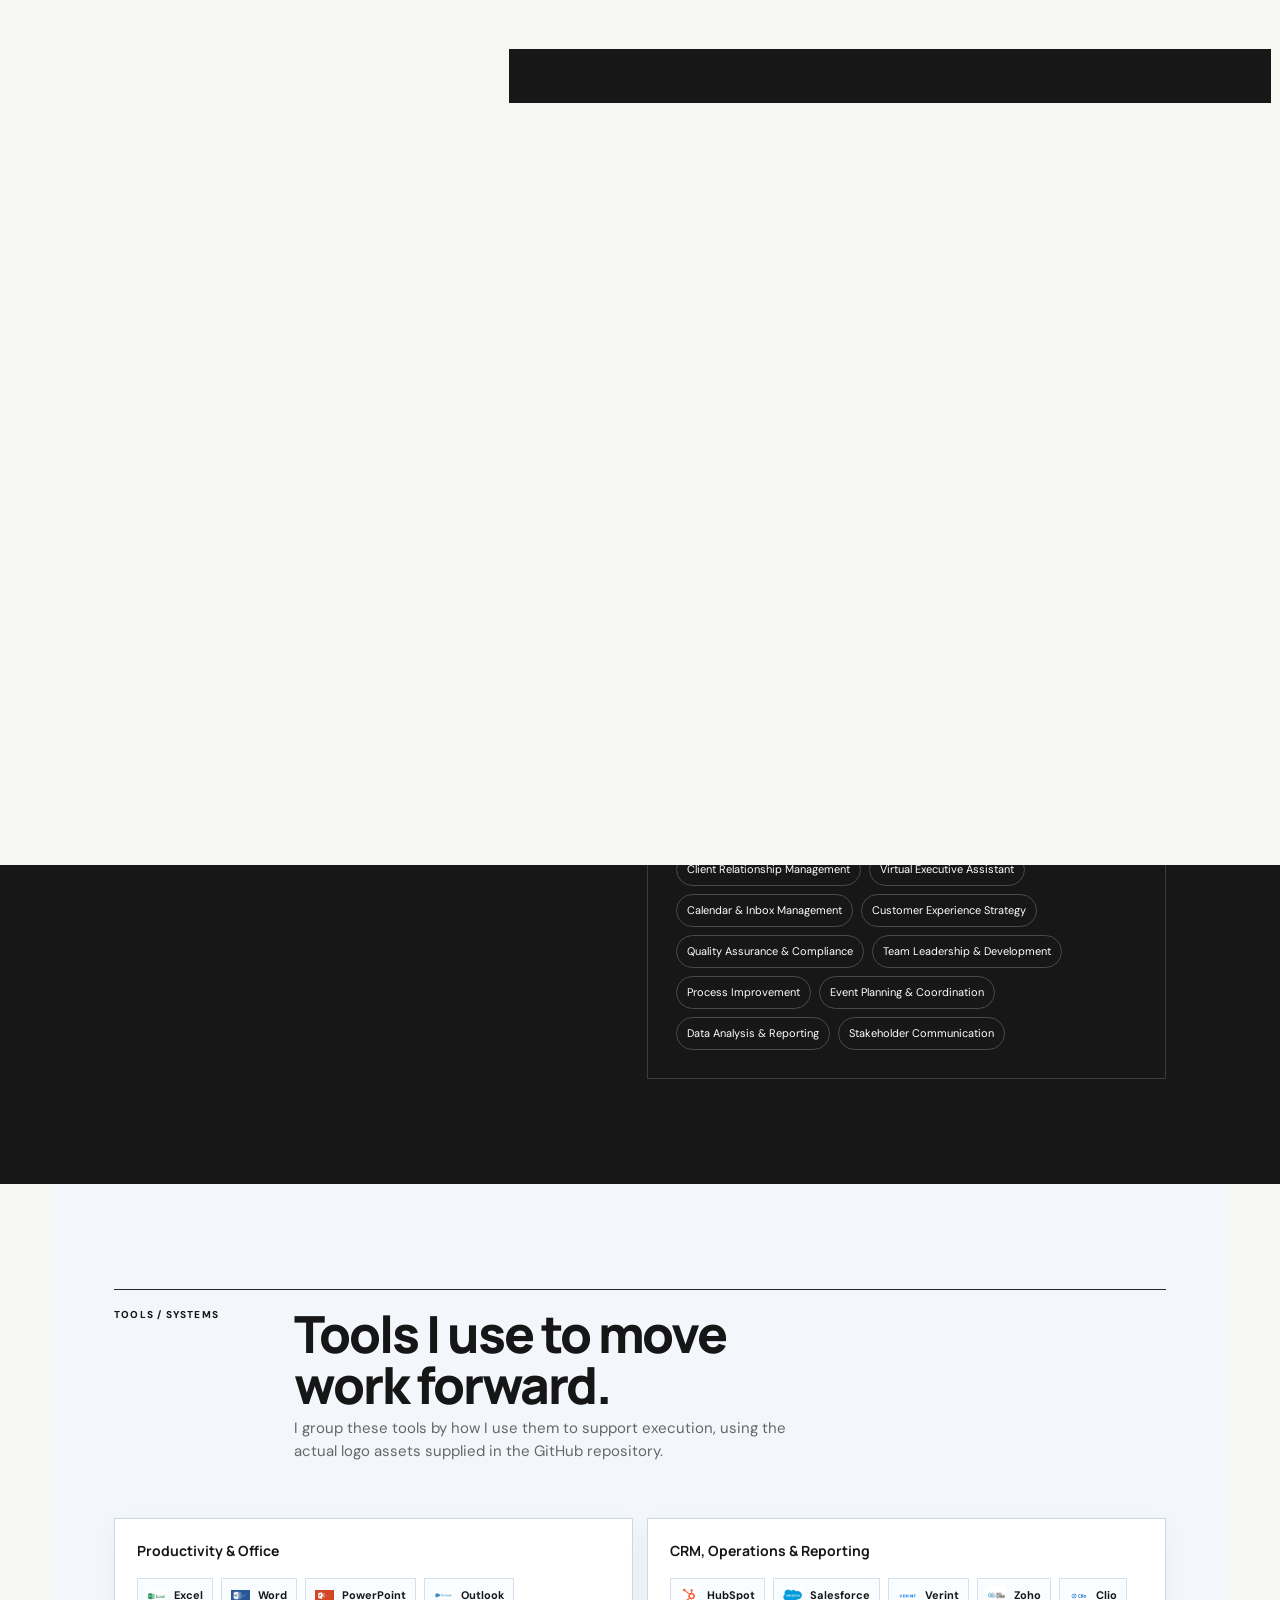
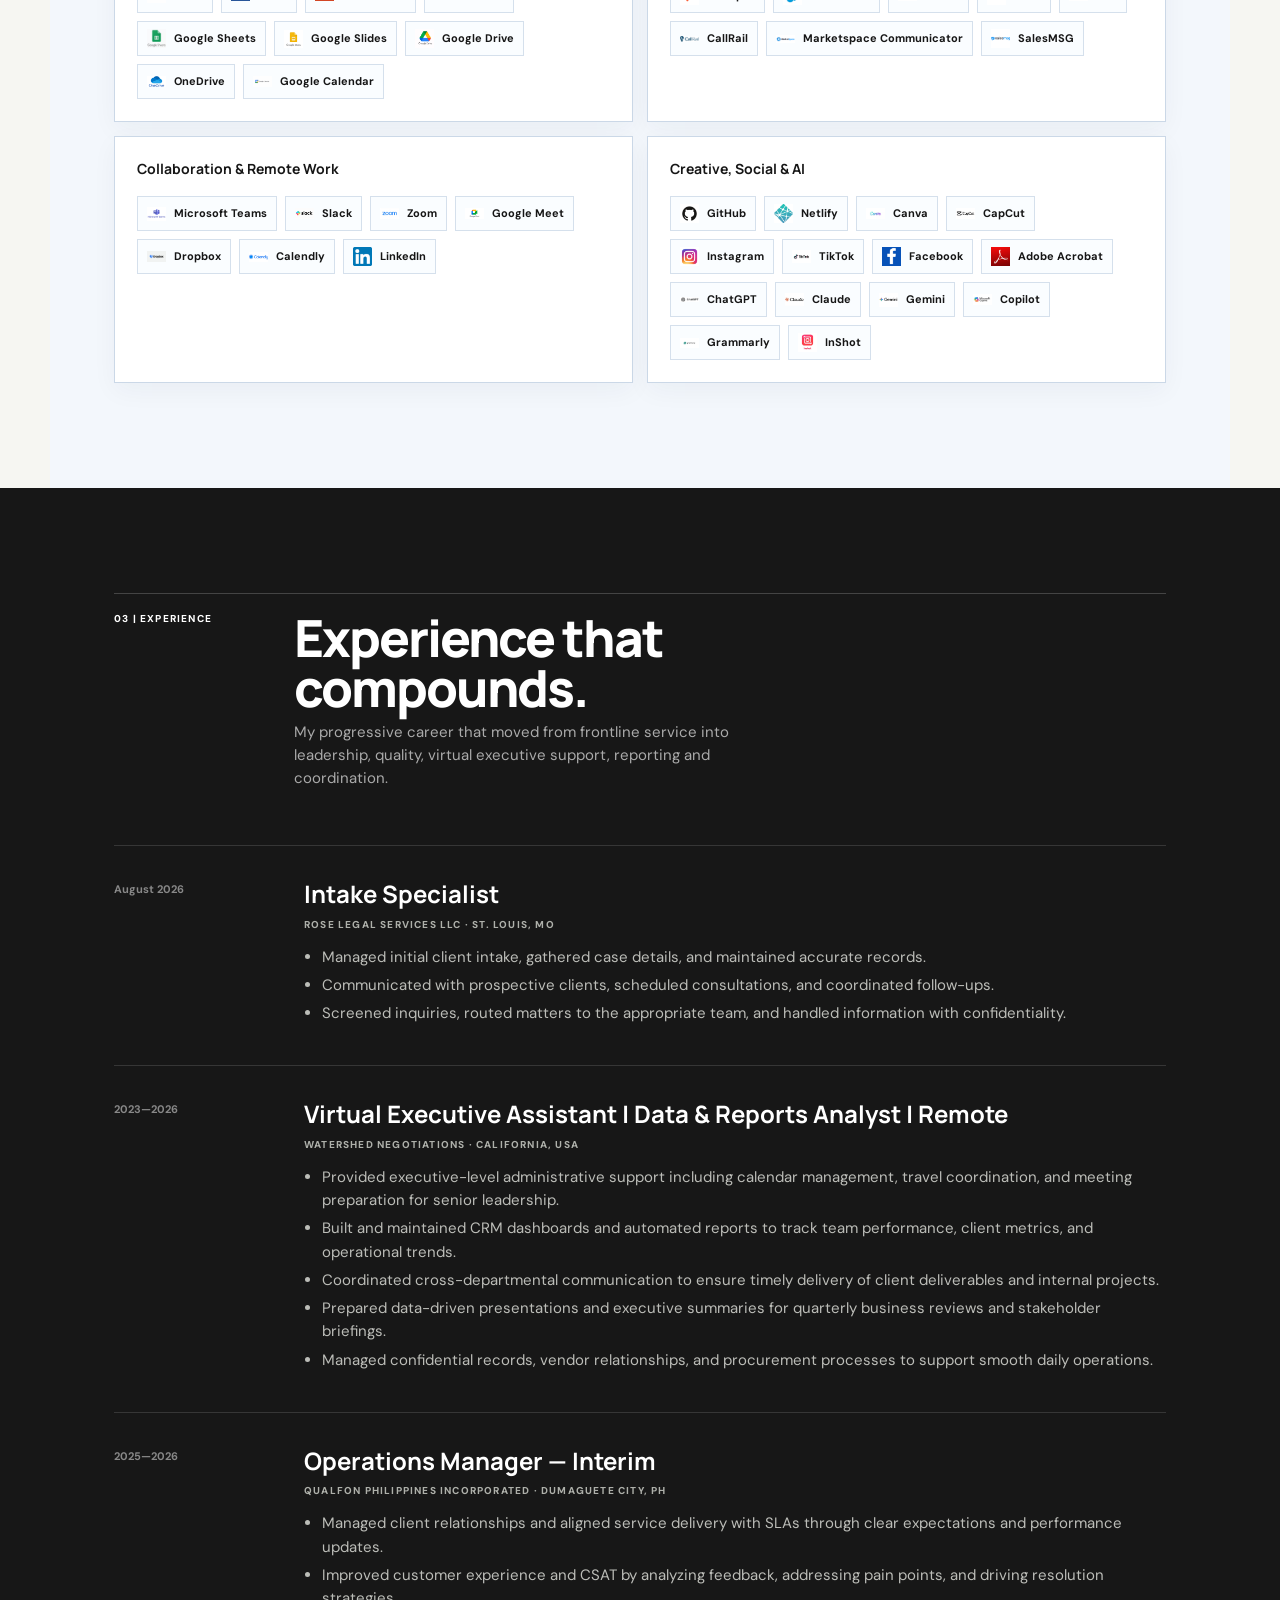
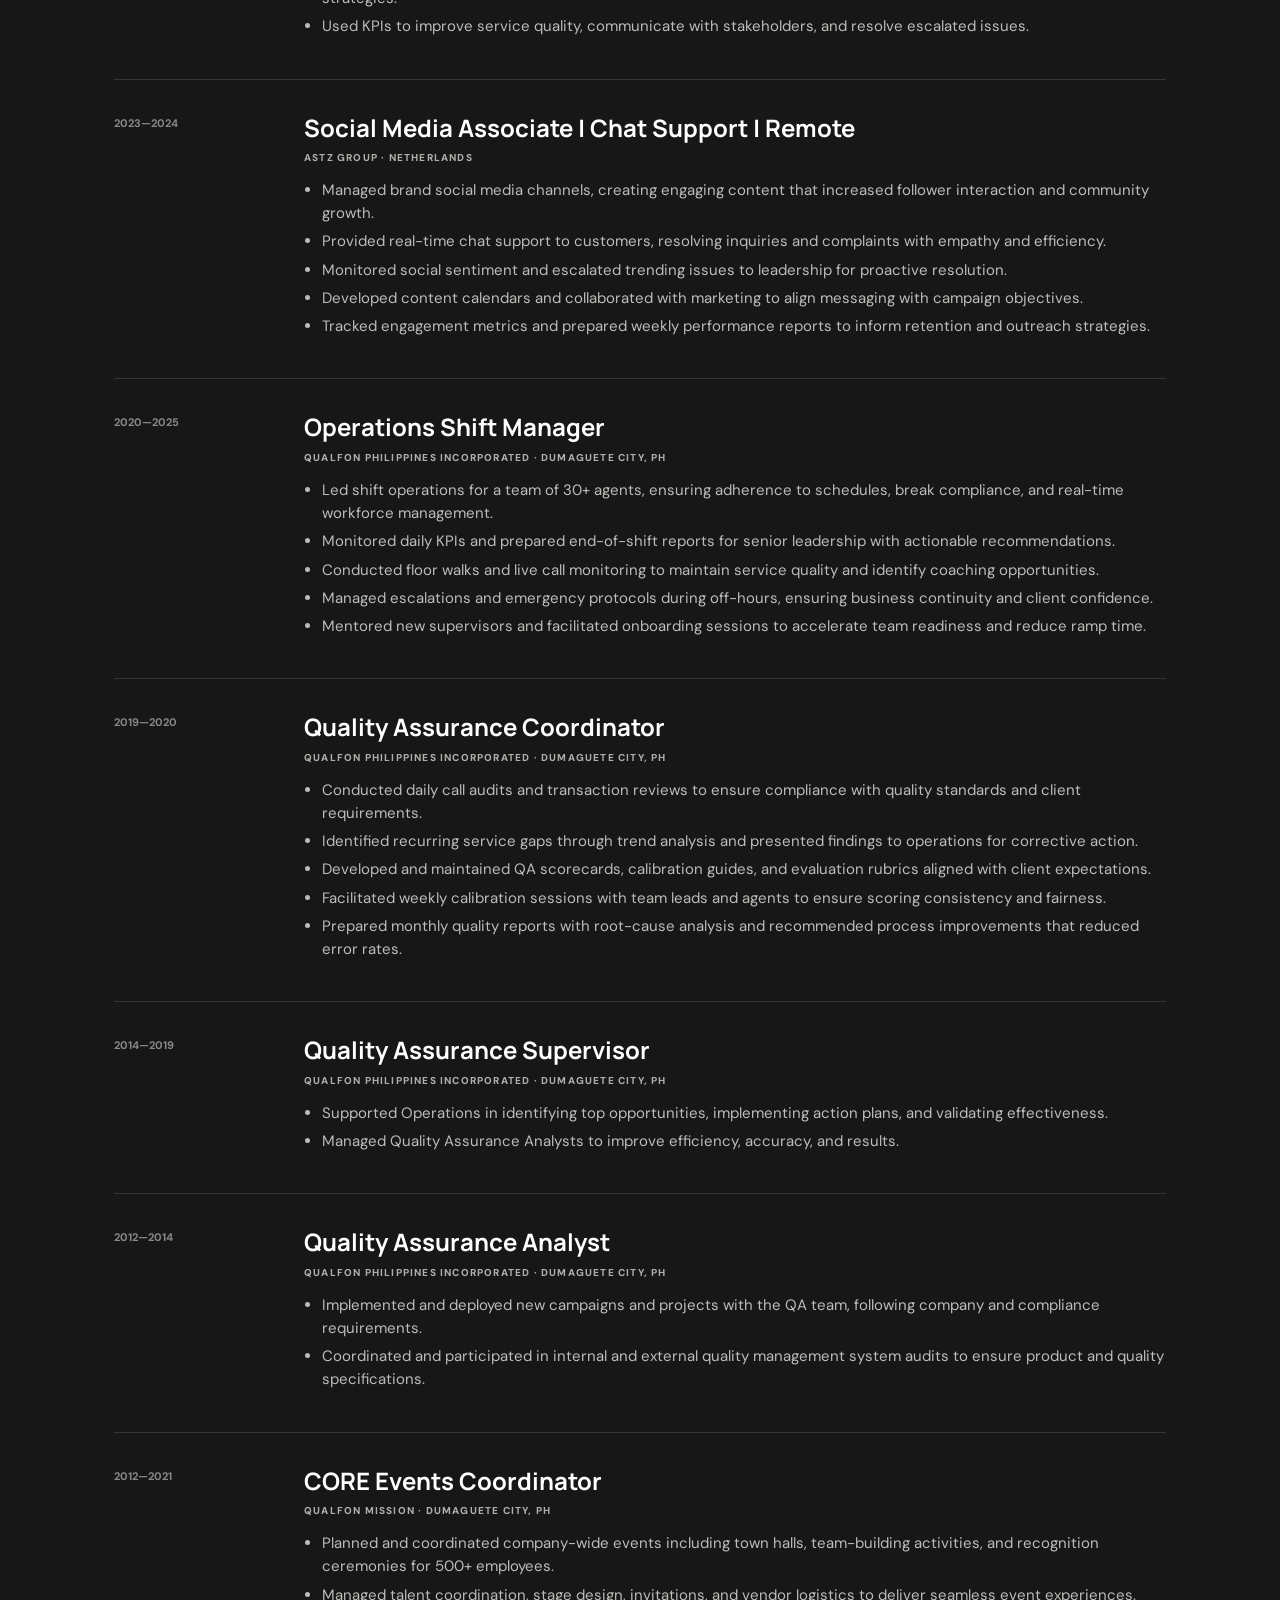
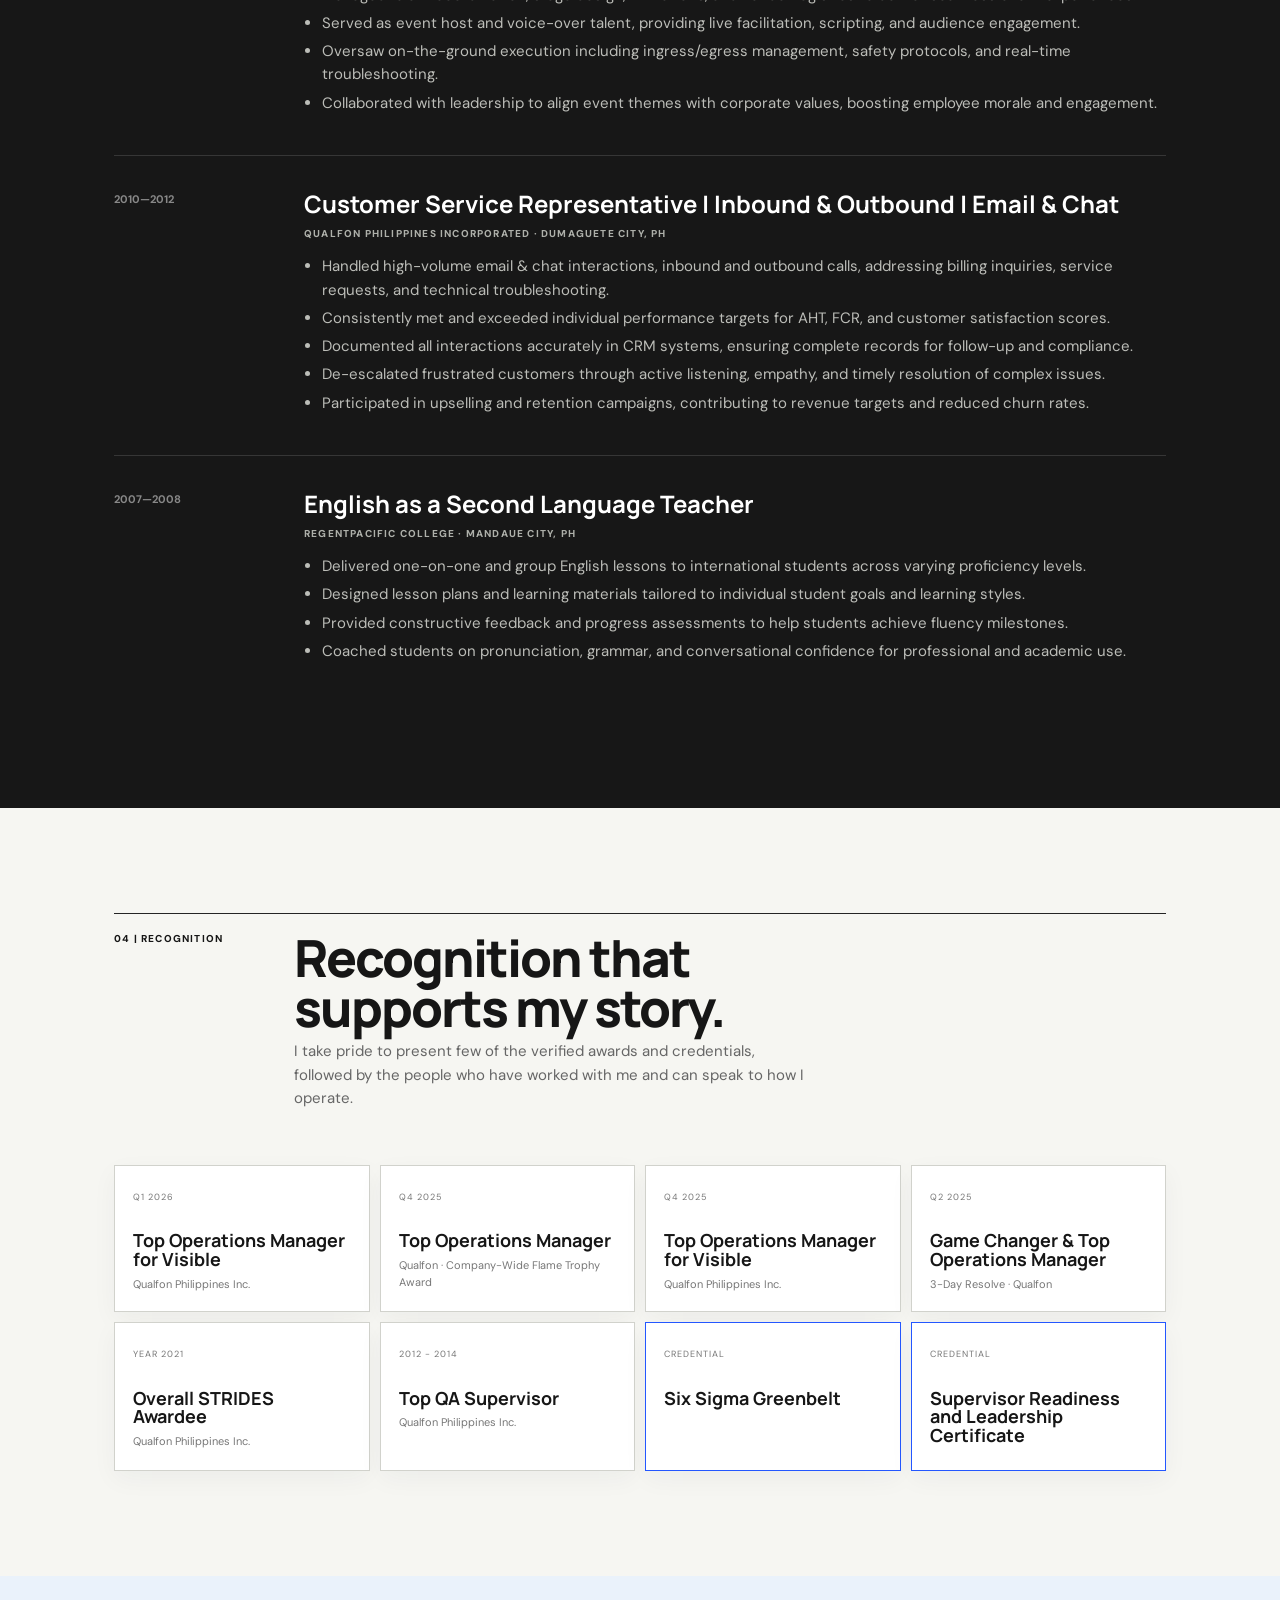
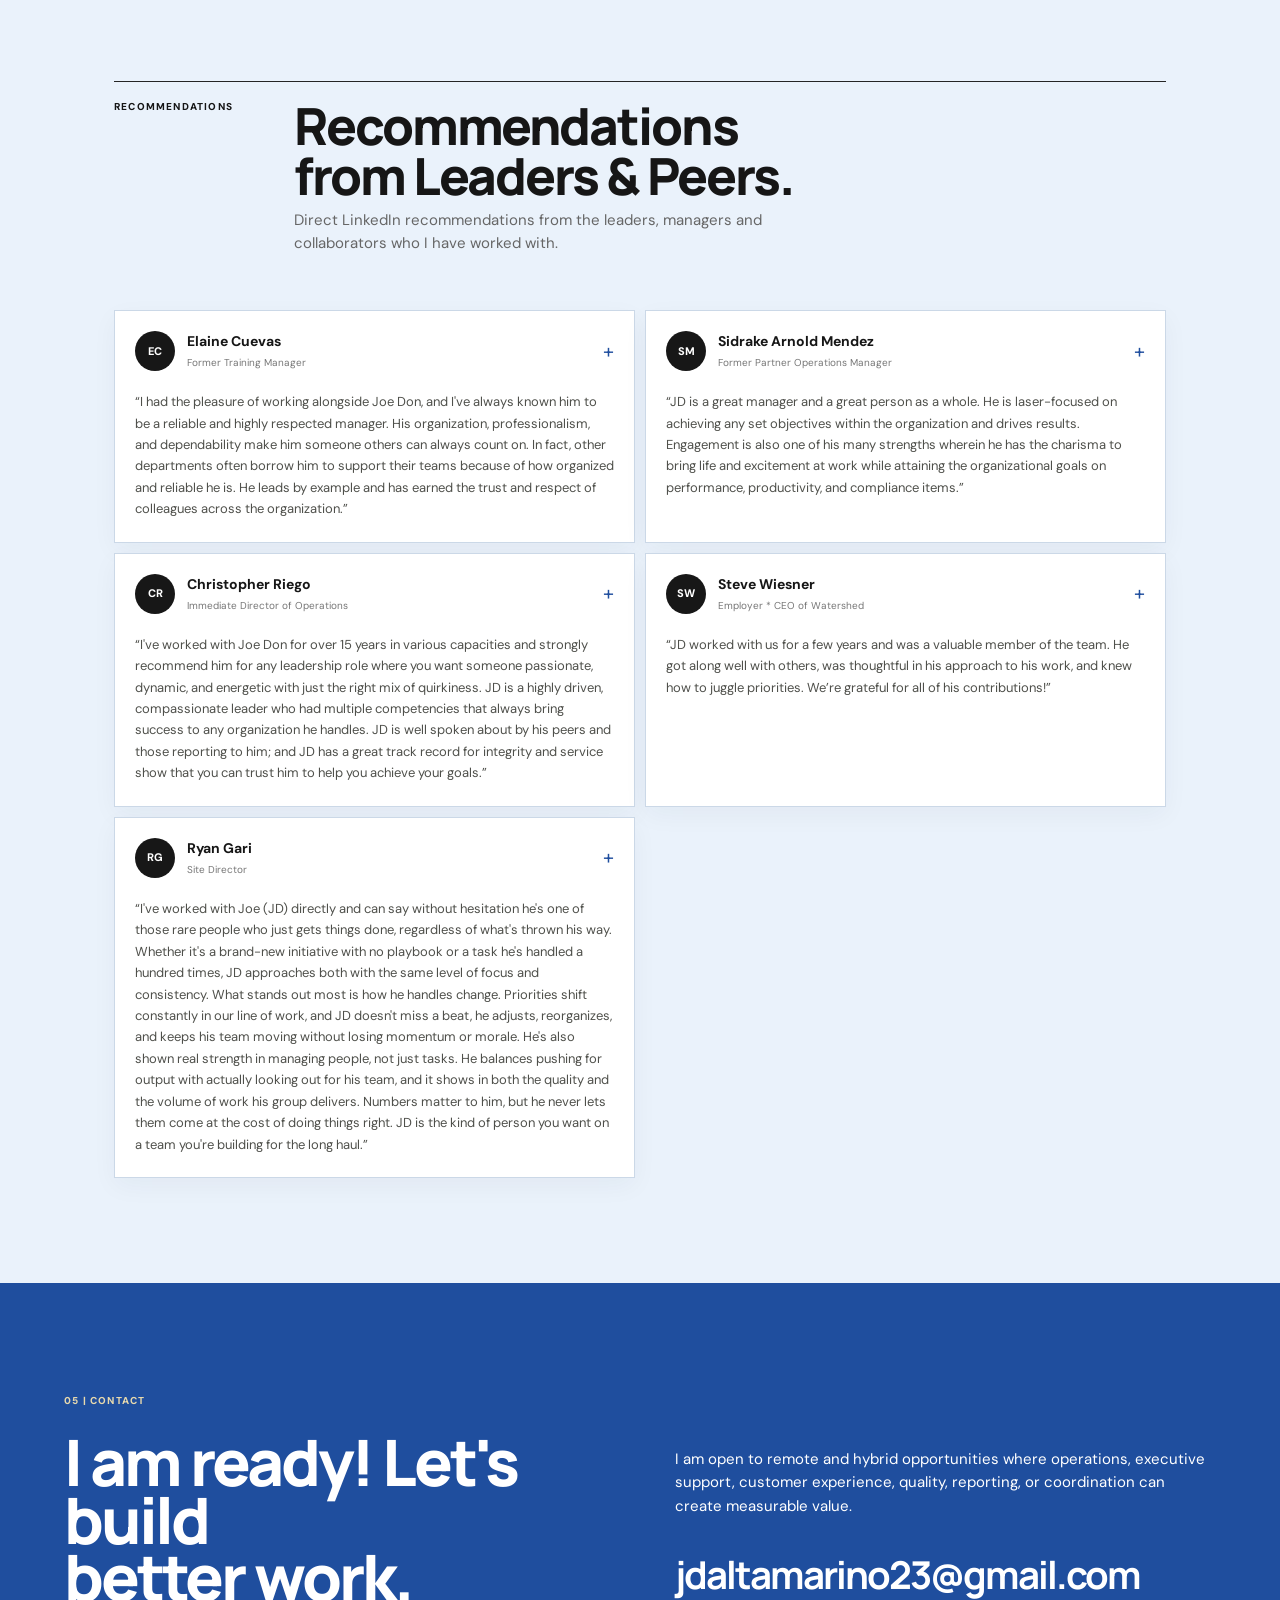
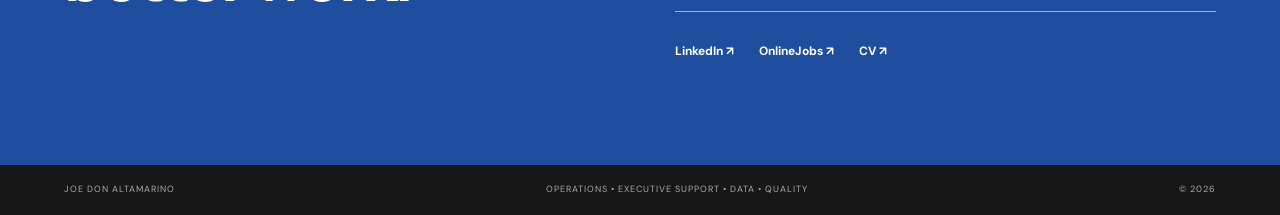
==== commit 1ee0e3af: "Update index.html" ====
--- a/index.html
+++ b/index.html
@@ -233,10 +233,10 @@
         <span><img src="icons/salesforce.jpg">Salesforce</span>
         <span><img src="icons/verint.jpg">Verint</span>
         <span><img src="icons/zoho.jpg">Zoho</span>
-        <span><img src="icons/clio.png">Zoho</span>
-        <span><img src="icons/callrail.png">Zoho</span>
-        <span><img src="icons/market.png">Zoho</span>
-        <span><img src="icons/sales.png">Zoho</span>
+        <span><img src="icons/clio.png">Clio</span>
+        <span><img src="icons/callrail.png">CallRail</span>
+        <span><img src="icons/market.png">Marketspace Communicator</span>
+        <span><img src="icons/sales.png">SalesMSG</span>
       </div>
     </div>
 
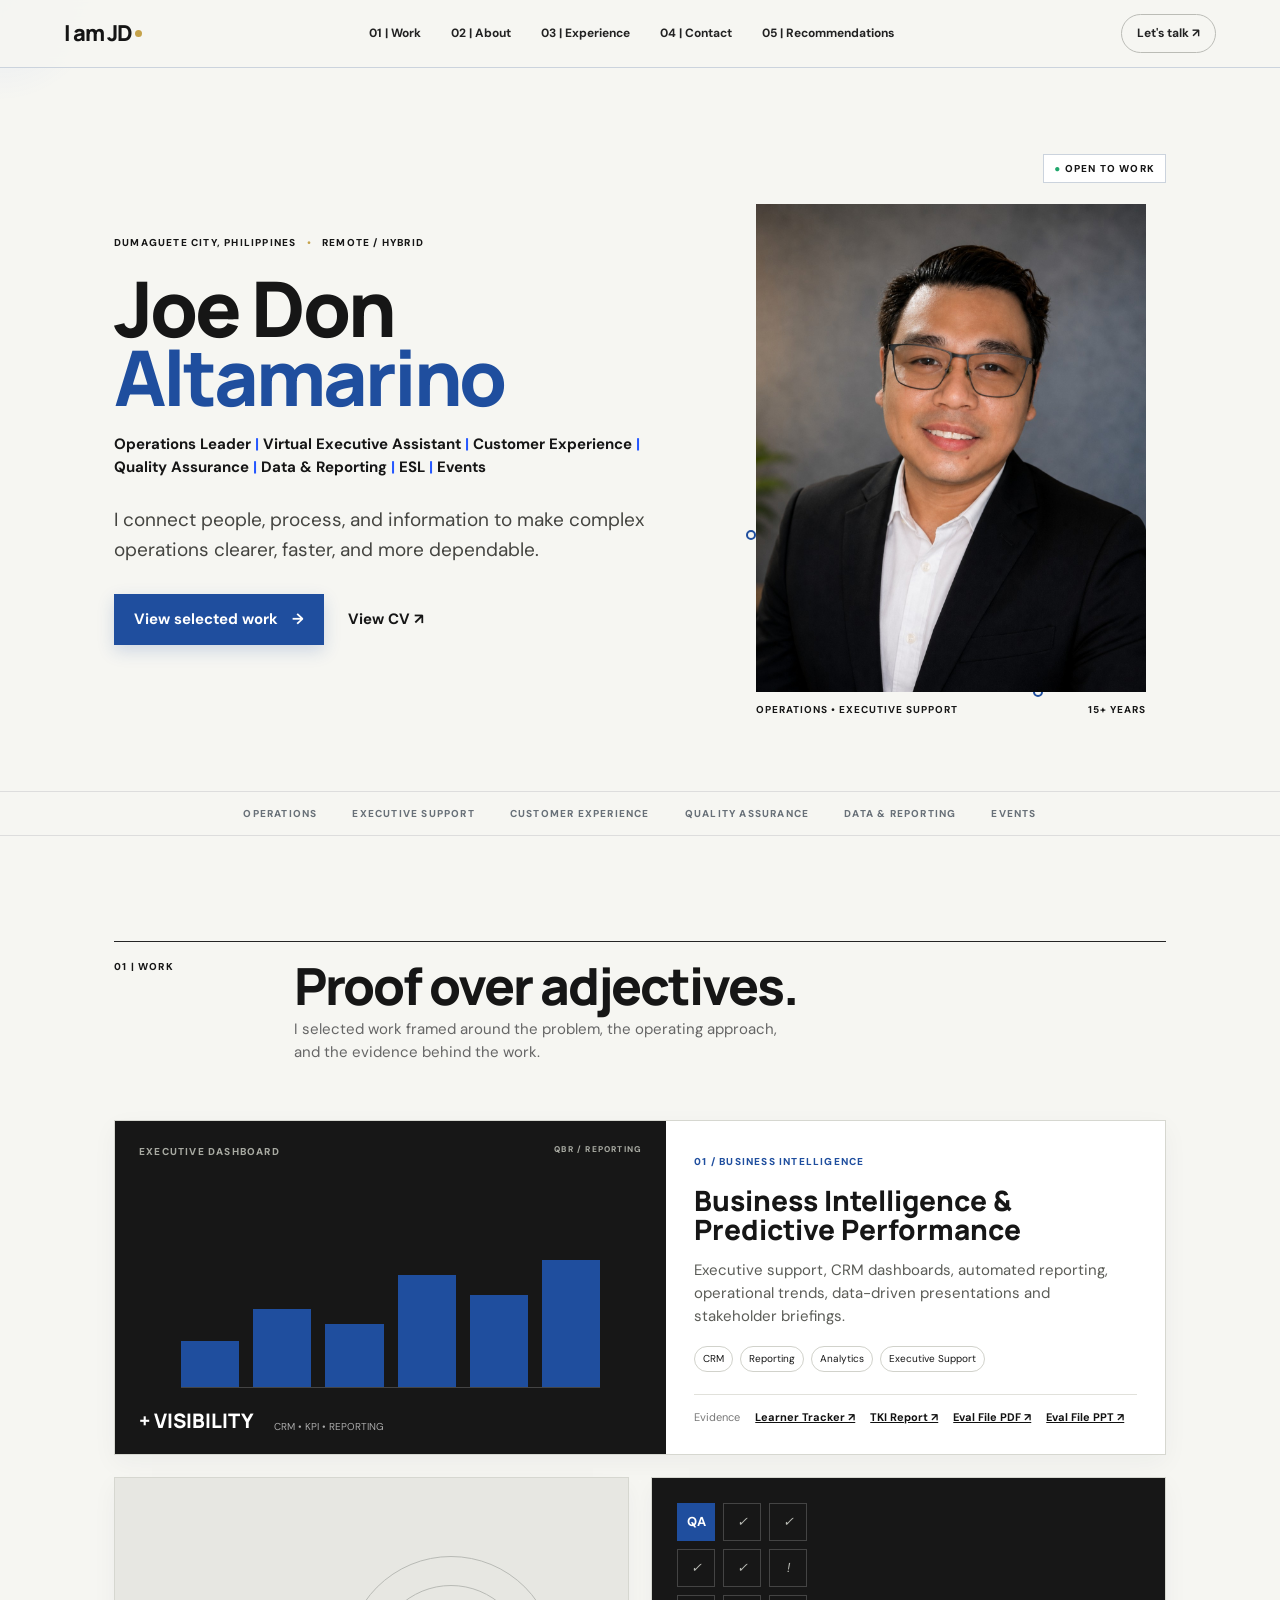
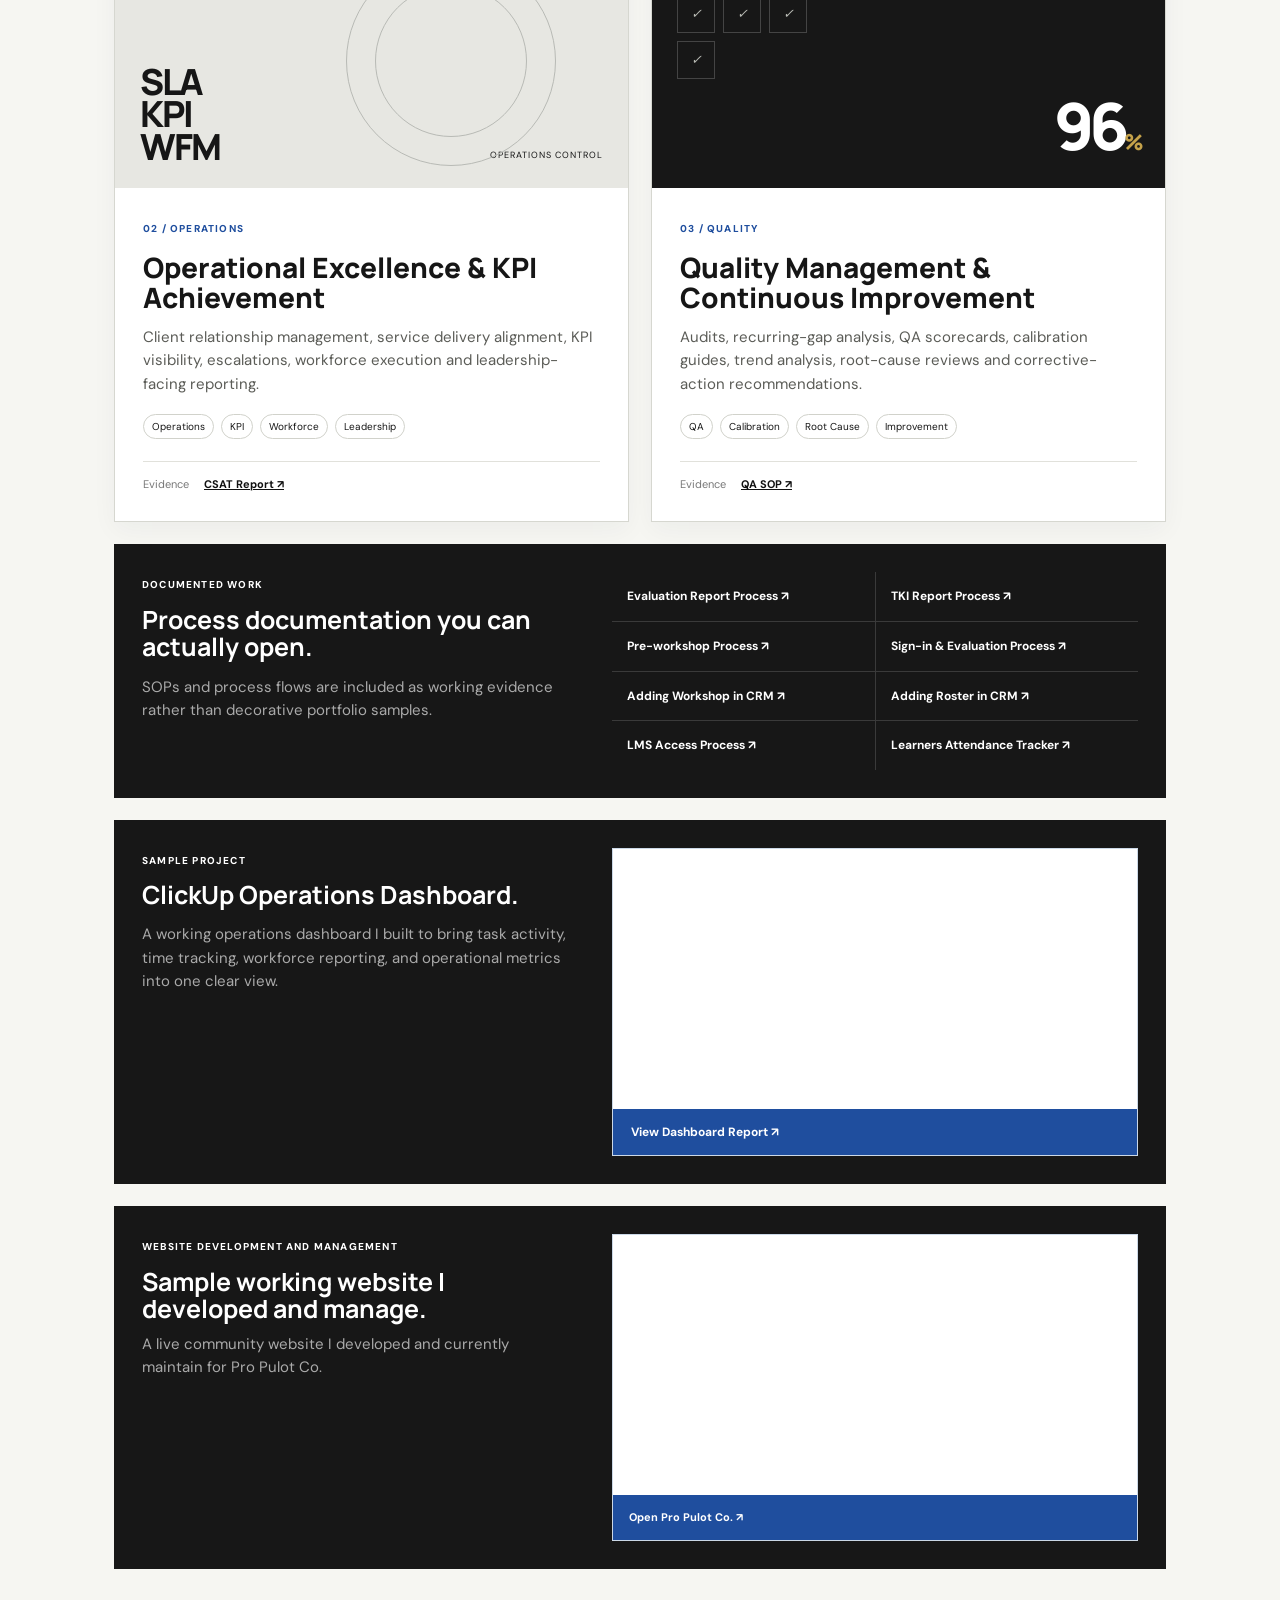
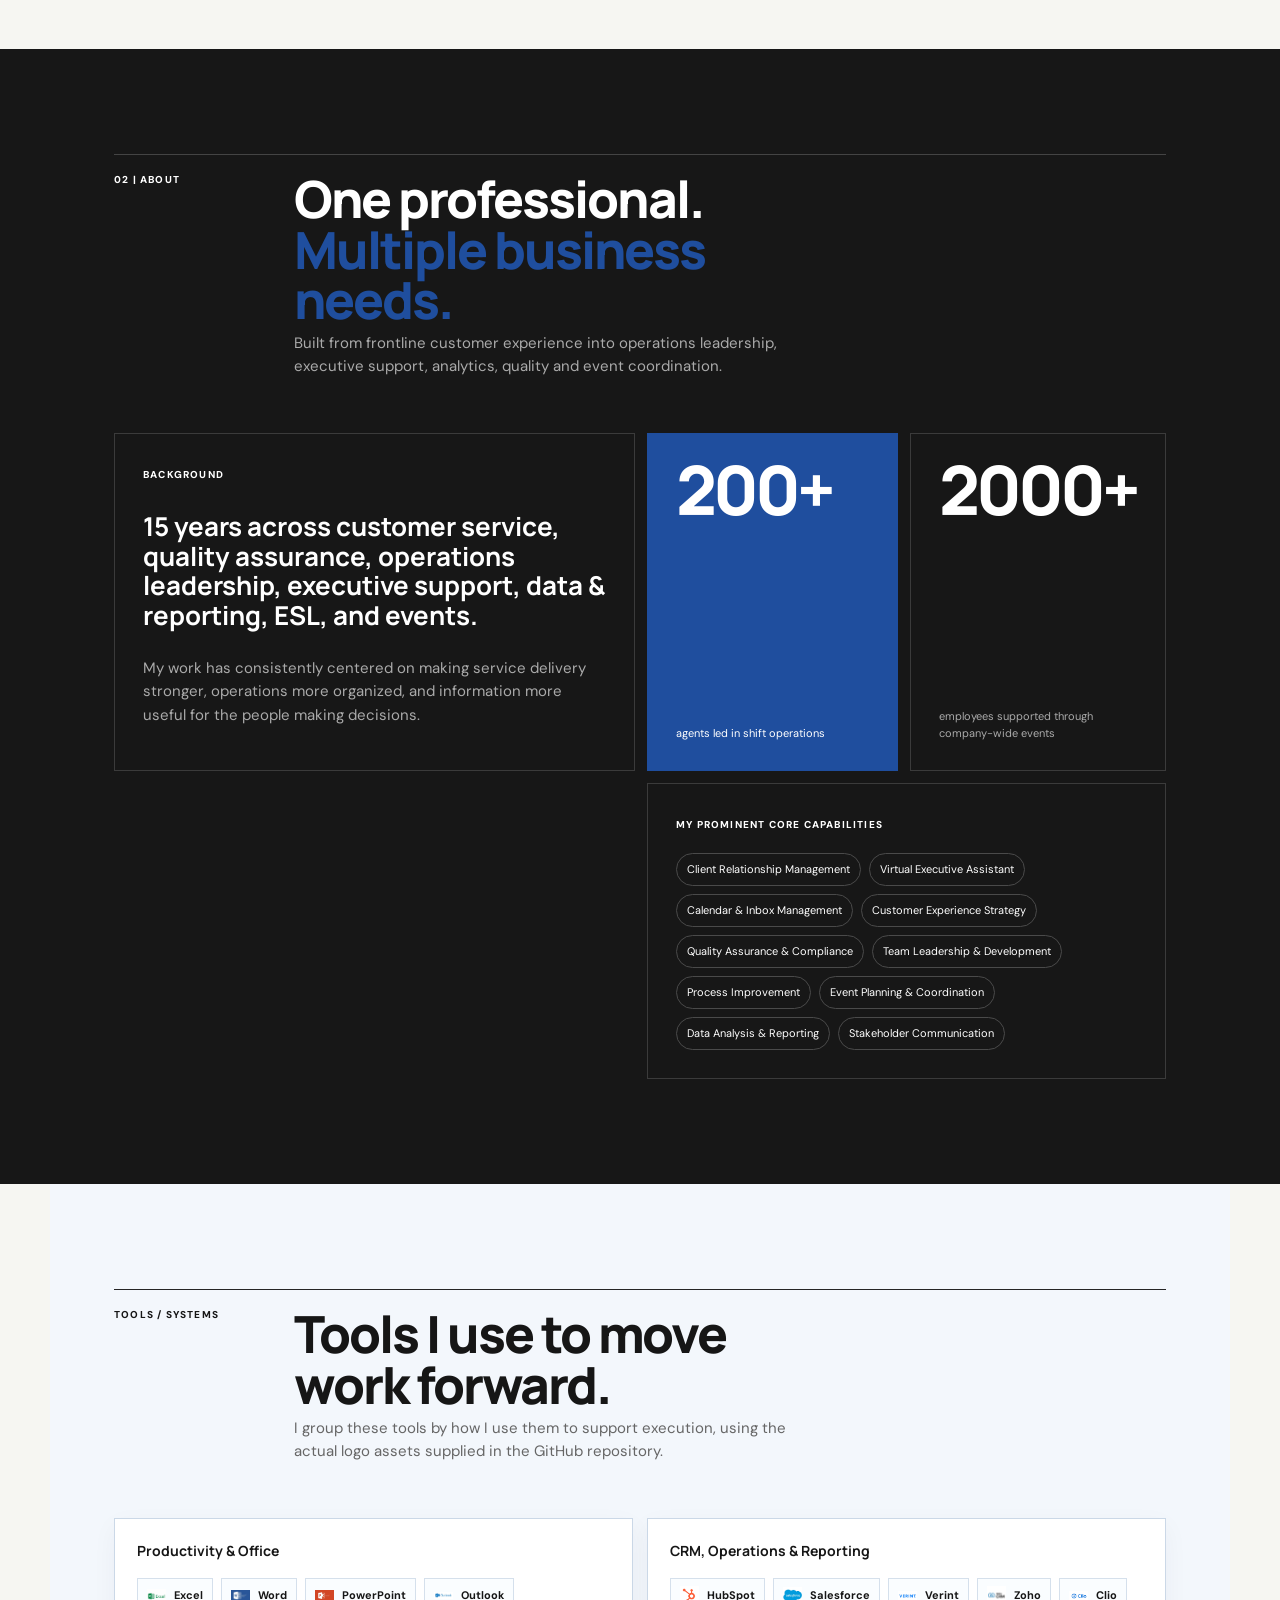
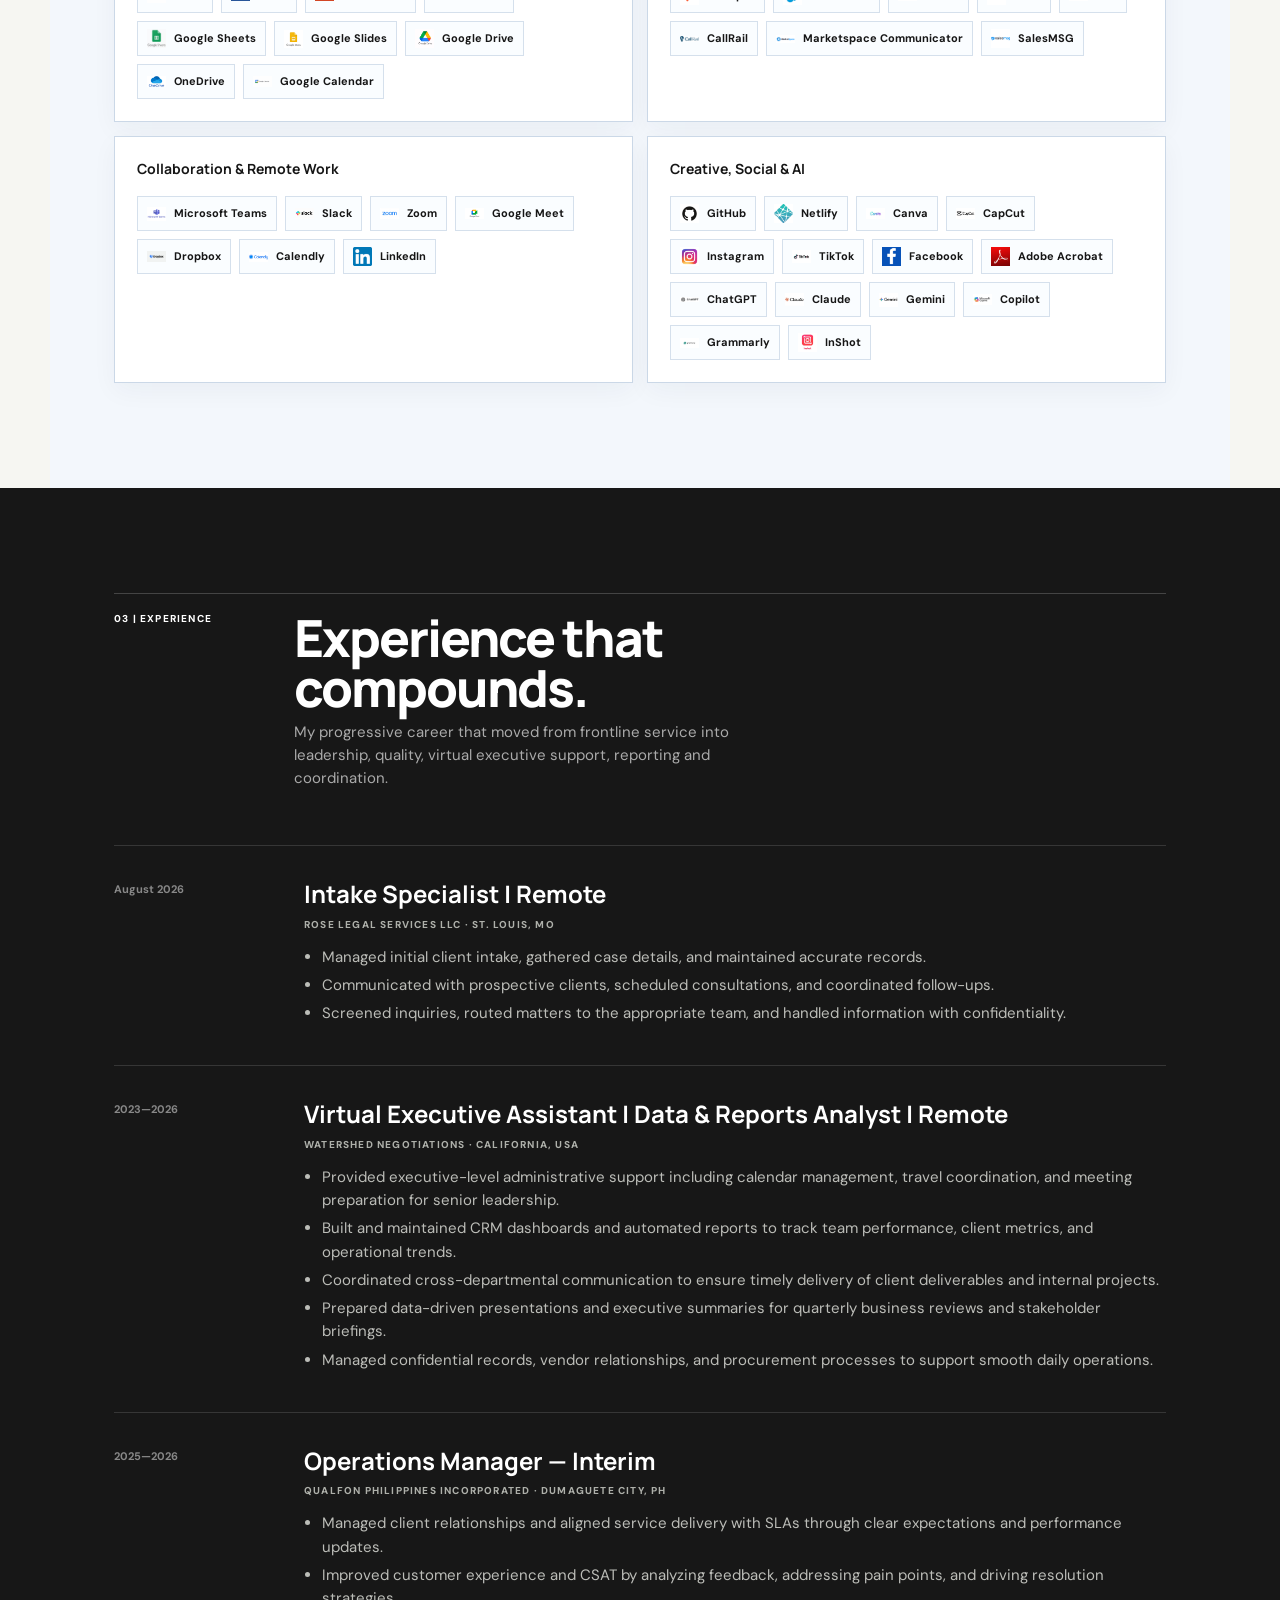
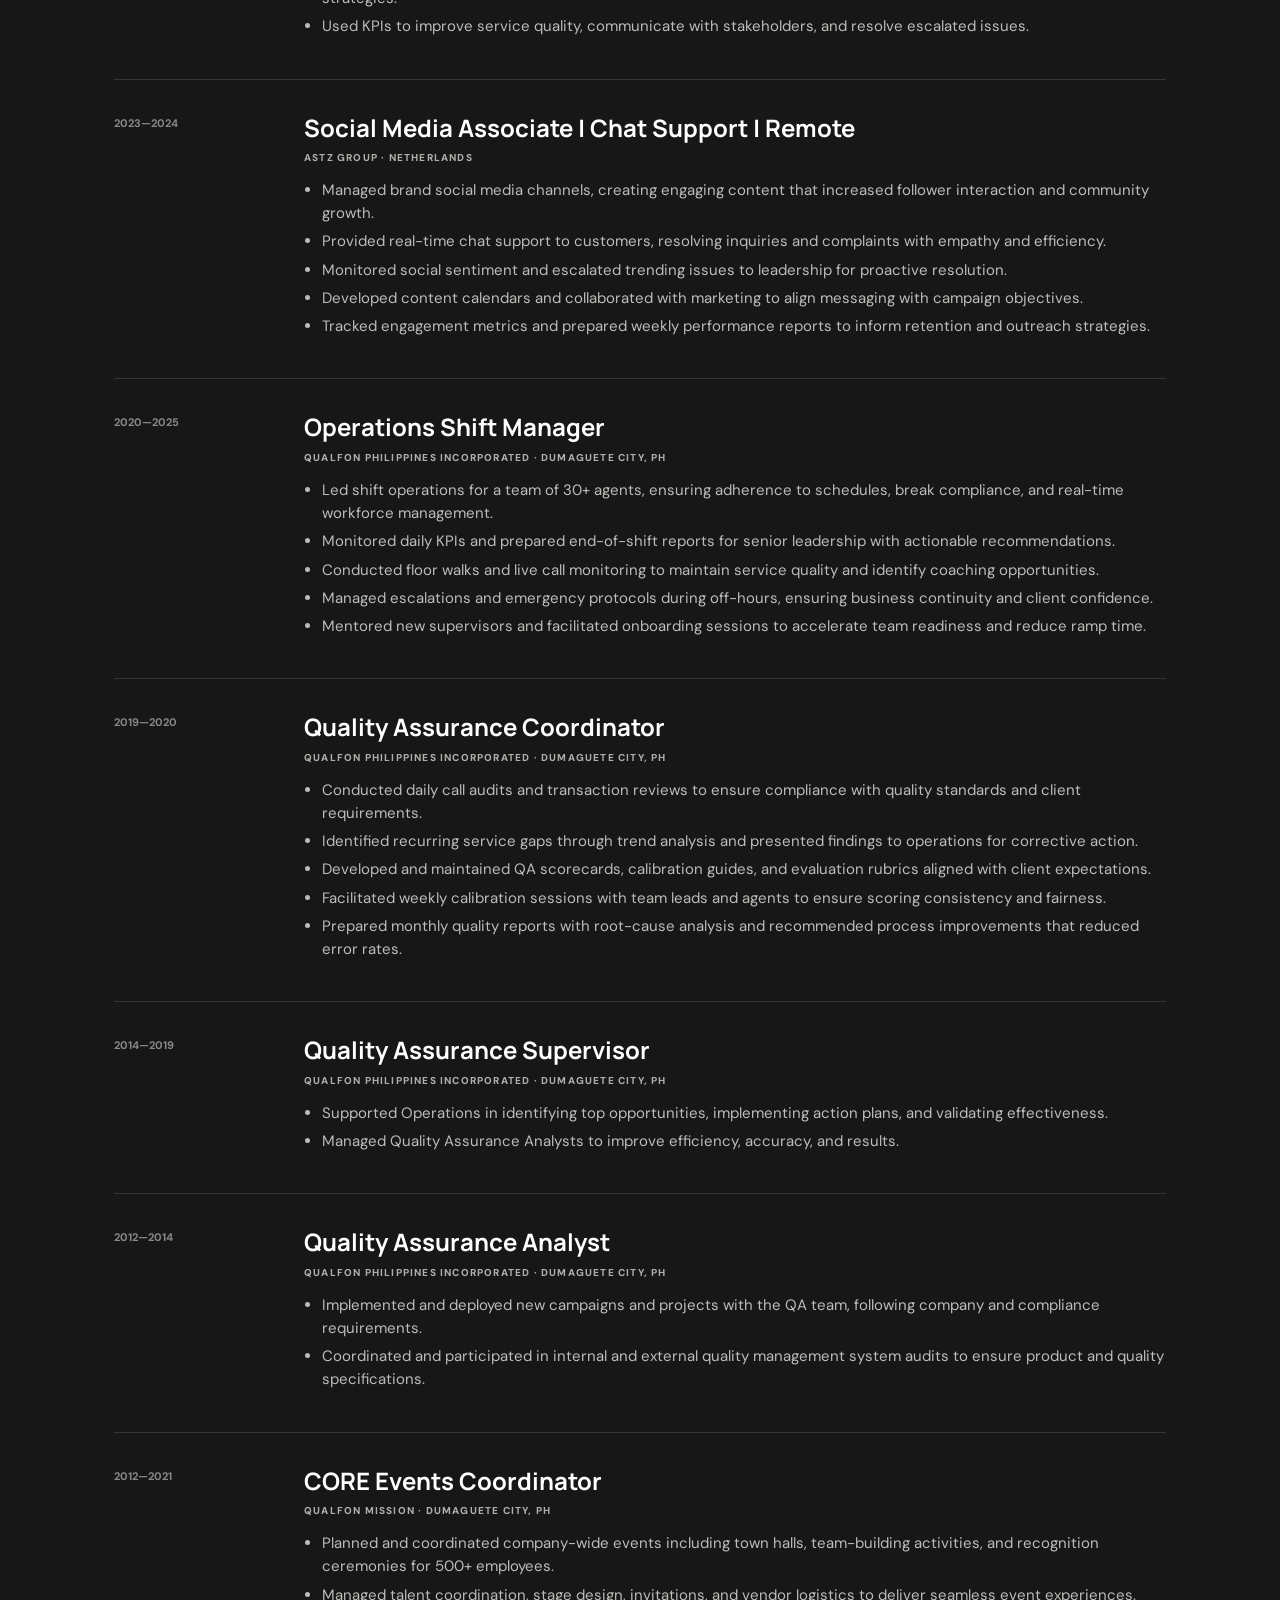
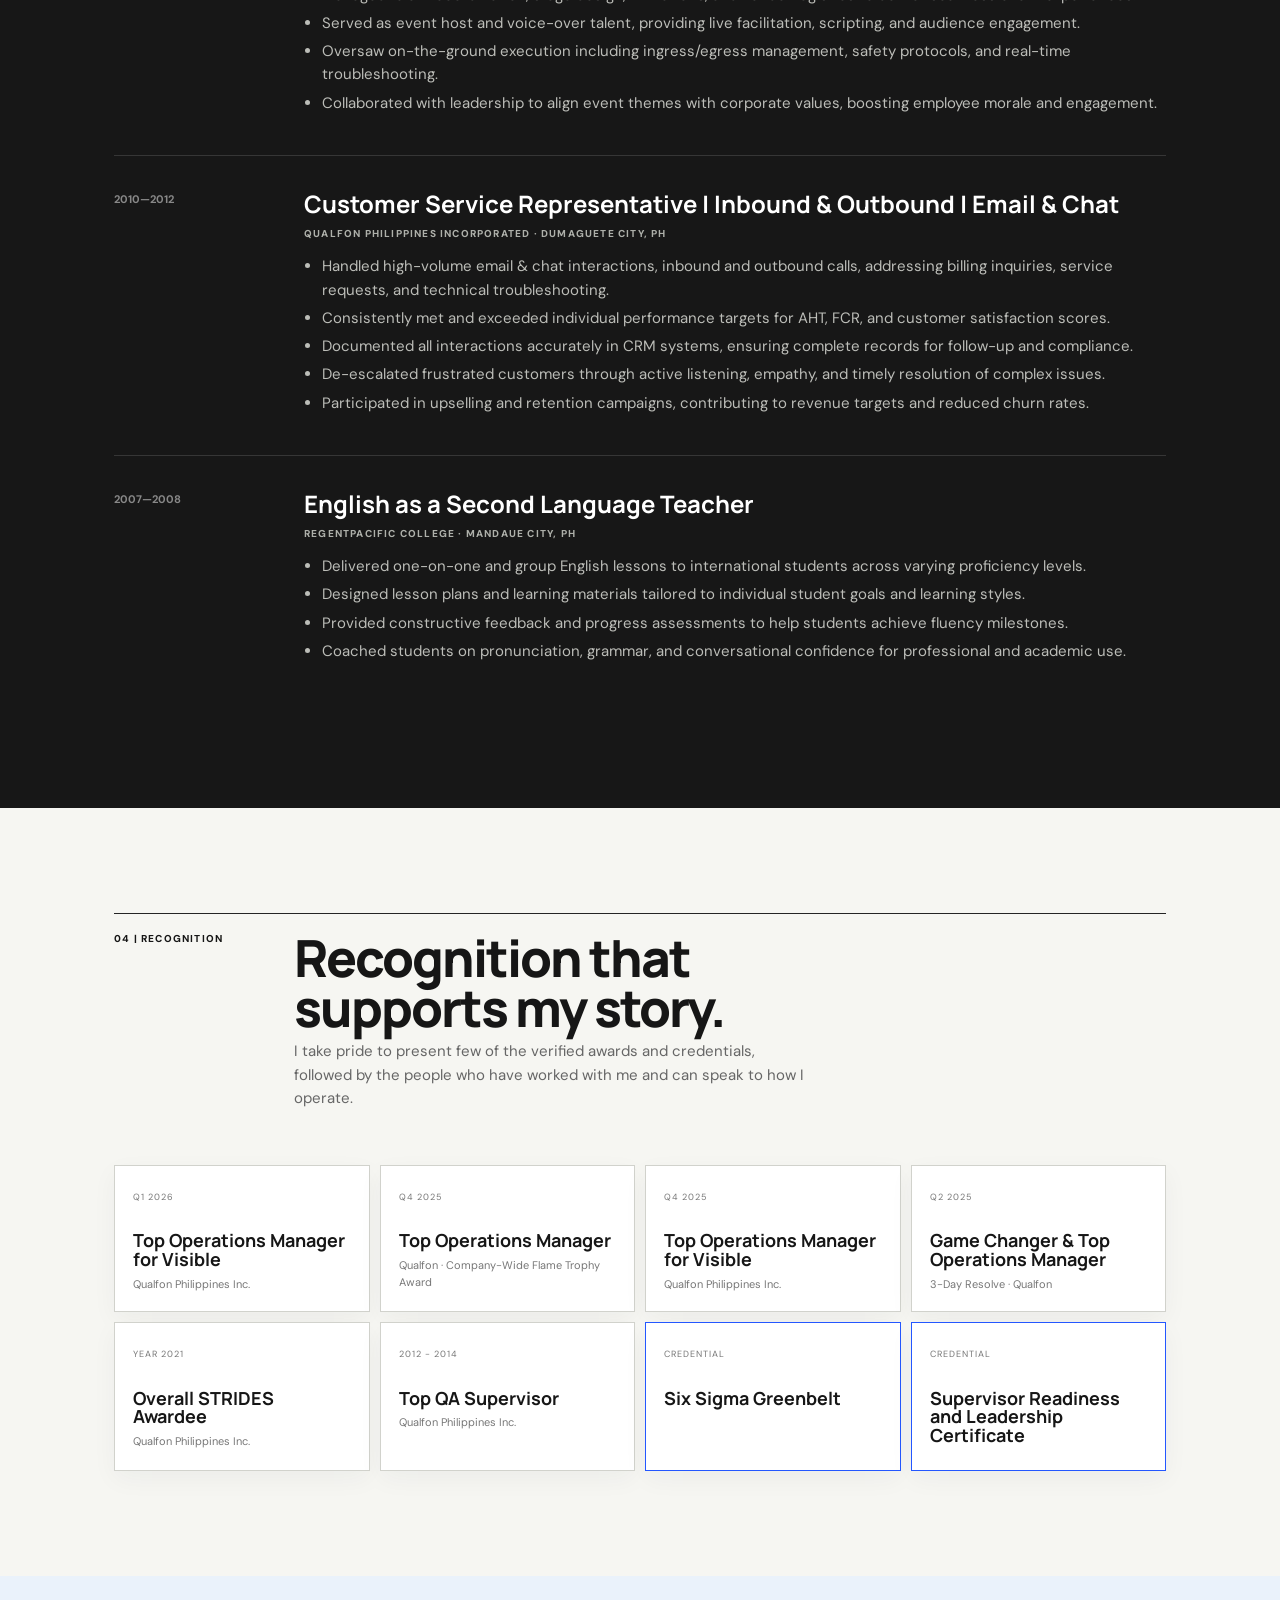
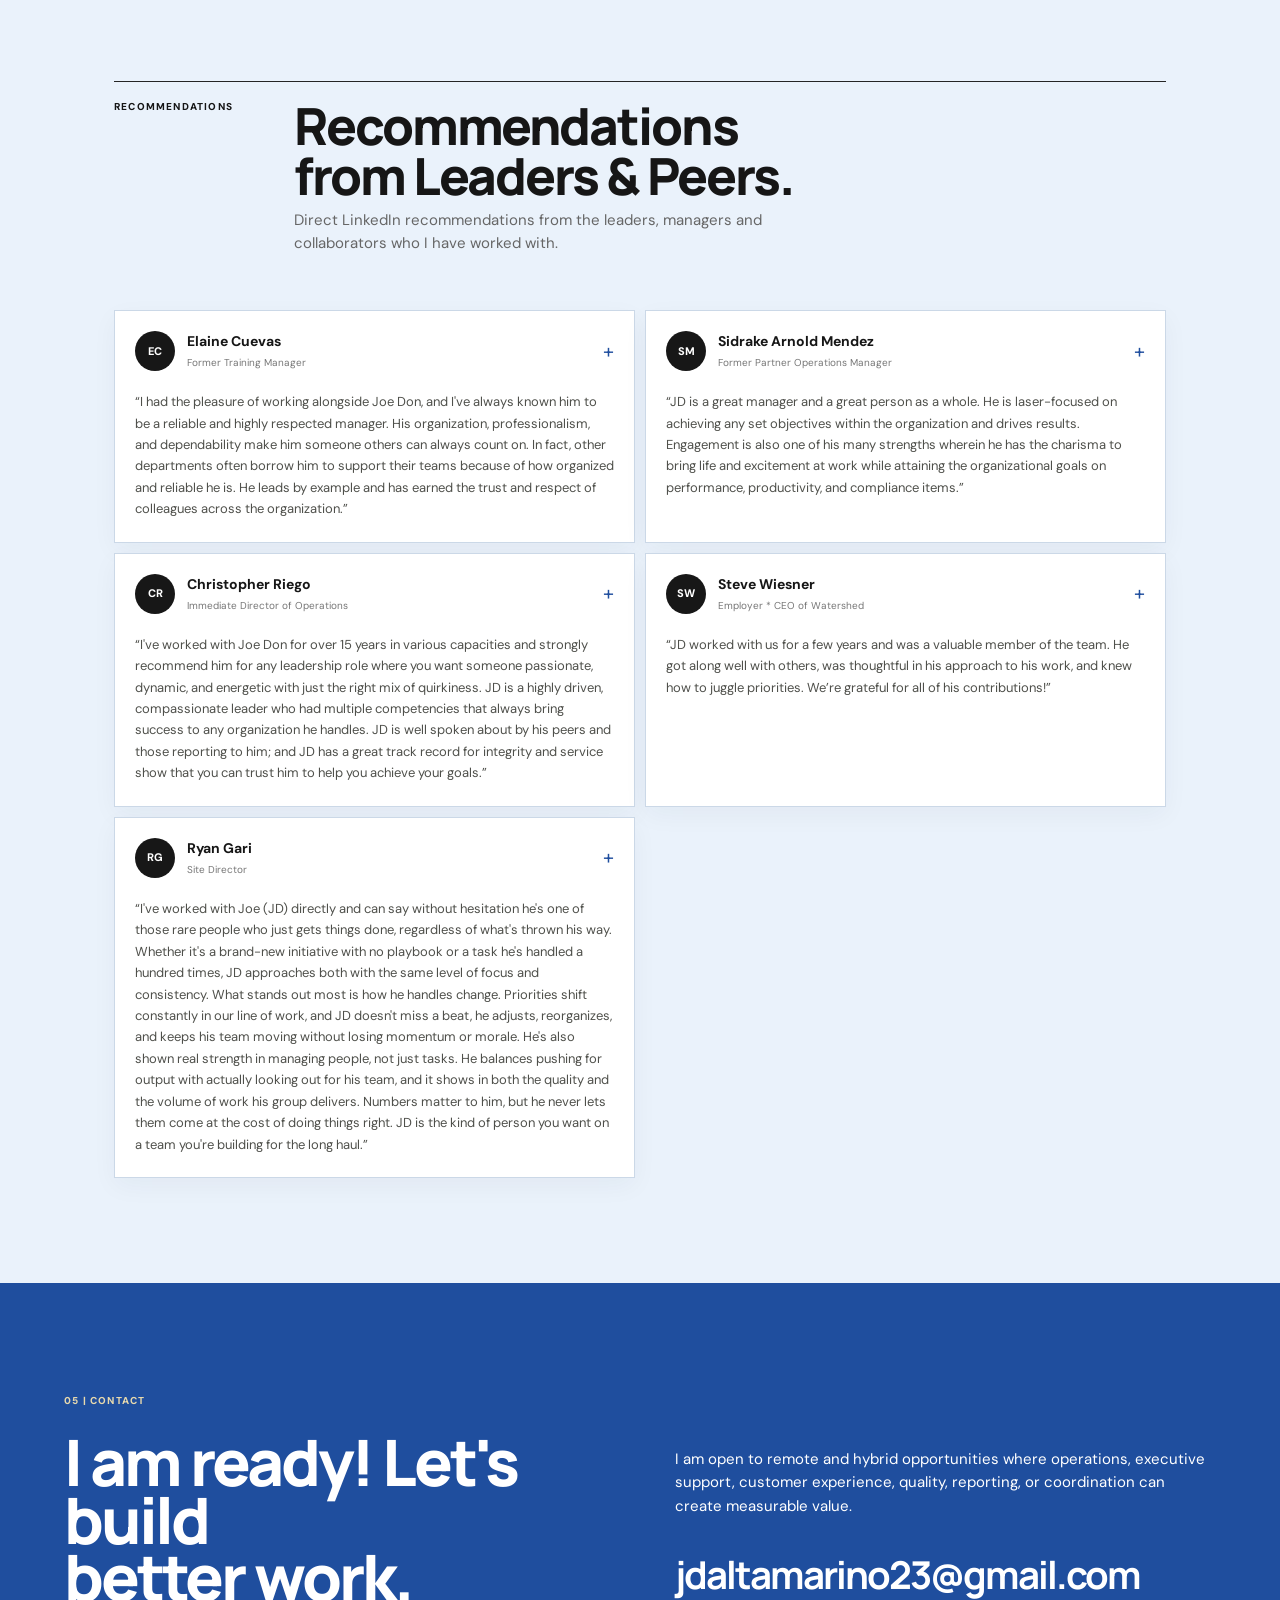
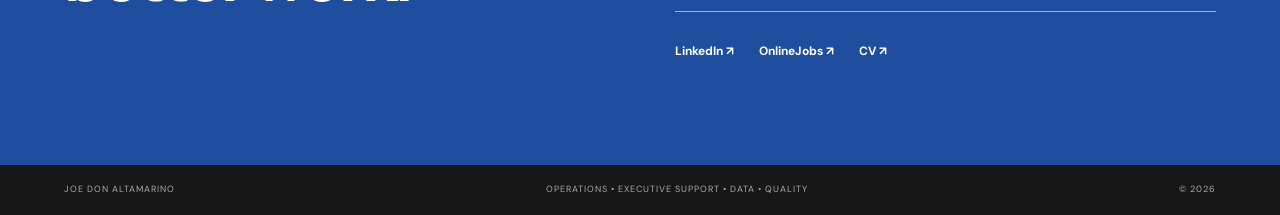
==== commit c54af787: "Update index.html" ====
--- a/index.html
+++ b/index.html
@@ -282,7 +282,7 @@
     <div><h2>Experience that compounds.</h2><p>My progressive career that moved from frontline service into leadership, quality, virtual executive support, reporting and coordination.</p></div>
   </div>
   <div class="experience-list">
-    <article><time>August 2026</time><div><h3>Intake Specialist</h3><p class="company">Rose Legal Services LLC · St. Louis, MO</p><ul><li>Managed initial client intake, gathered case details, and maintained accurate records.</li><li>Communicated with prospective clients, scheduled consultations, and coordinated follow-ups.</li><li>Screened inquiries, routed matters to the appropriate team, and handled information with confidentiality.</li></ul></div></article>
+    <article><time>August 2026</time><div><h3>Intake Specialist | Remote</h3><p class="company">Rose Legal Services LLC · St. Louis, MO</p><ul><li>Managed initial client intake, gathered case details, and maintained accurate records.</li><li>Communicated with prospective clients, scheduled consultations, and coordinated follow-ups.</li><li>Screened inquiries, routed matters to the appropriate team, and handled information with confidentiality.</li></ul></div></article>
     <article><time>2023—2026</time><div><h3>Virtual Executive Assistant | Data & Reports Analyst | Remote</h3><p class="company">Watershed Negotiations · California, USA</p><ul><li>Provided executive-level administrative support including calendar management, travel coordination, and meeting preparation for senior leadership.</li><li>Built and maintained CRM dashboards and automated reports to track team performance, client metrics, and operational trends.</li><li>Coordinated cross-departmental communication to ensure timely delivery of client deliverables and internal projects.</li><li>Prepared data-driven presentations and executive summaries for quarterly business reviews and stakeholder briefings.</li><li>Managed confidential records, vendor relationships, and procurement processes to support smooth daily operations.</li></ul></div></article>
     <article><time>2025—2026</time><div><h3>Operations Manager — Interim</h3><p class="company">Qualfon Philippines Incorporated · Dumaguete City, PH</p><ul><li>Managed client relationships and aligned service delivery with SLAs through clear expectations and performance updates.</li><li>Improved customer experience and CSAT by analyzing feedback, addressing pain points, and driving resolution strategies.</li><li>Used KPIs to improve service quality, communicate with stakeholders, and resolve escalated issues.</li></ul></div></article>
     <article><time>2023—2024</time><div><h3>Social Media Associate | Chat Support | Remote</h3><p class="company">ASTZ Group · Netherlands</p><ul><li>Managed brand social media channels, creating engaging content that increased follower interaction and community growth.</li><li>Provided real-time chat support to customers, resolving inquiries and complaints with empathy and efficiency.</li><li>Monitored social sentiment and escalated trending issues to leadership for proactive resolution.</li><li>Developed content calendars and collaborated with marketing to align messaging with campaign objectives.</li><li>Tracked engagement metrics and prepared weekly performance reports to inform retention and outreach strategies.</li></ul></div></article>
